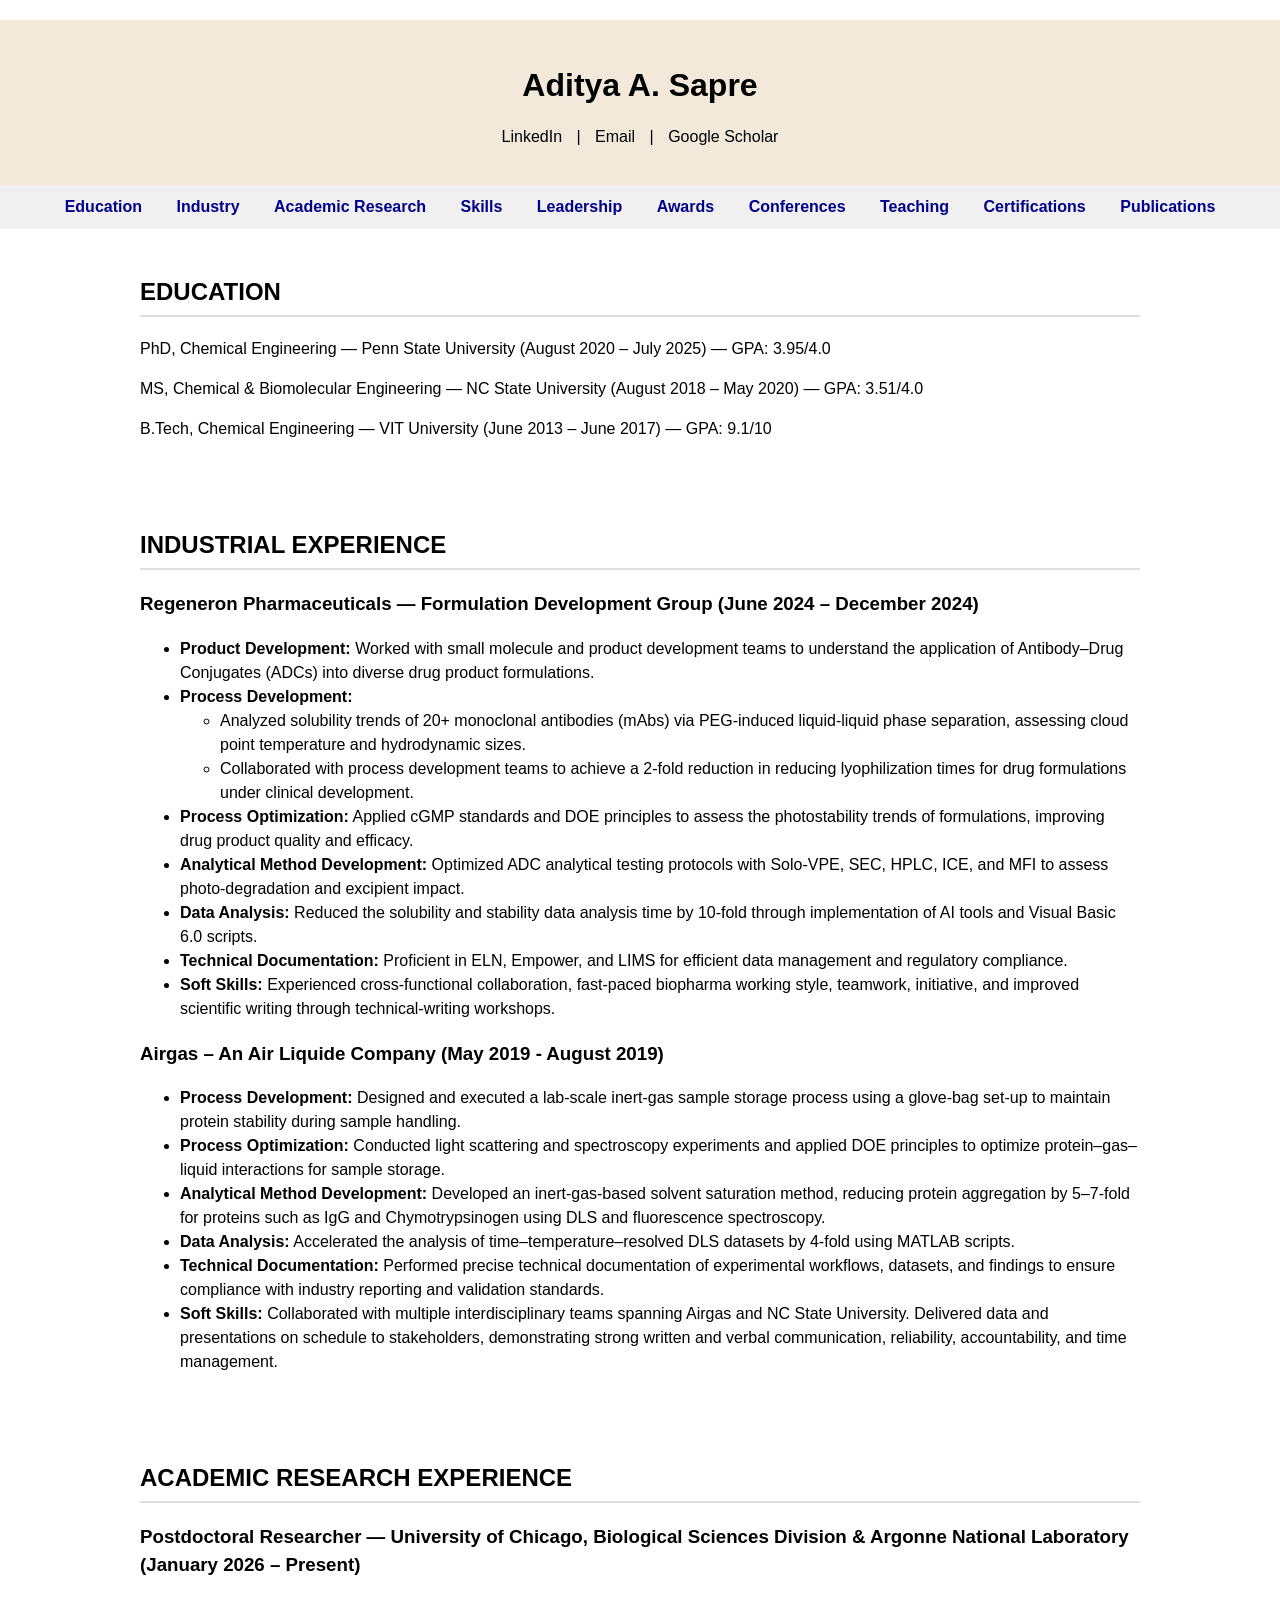
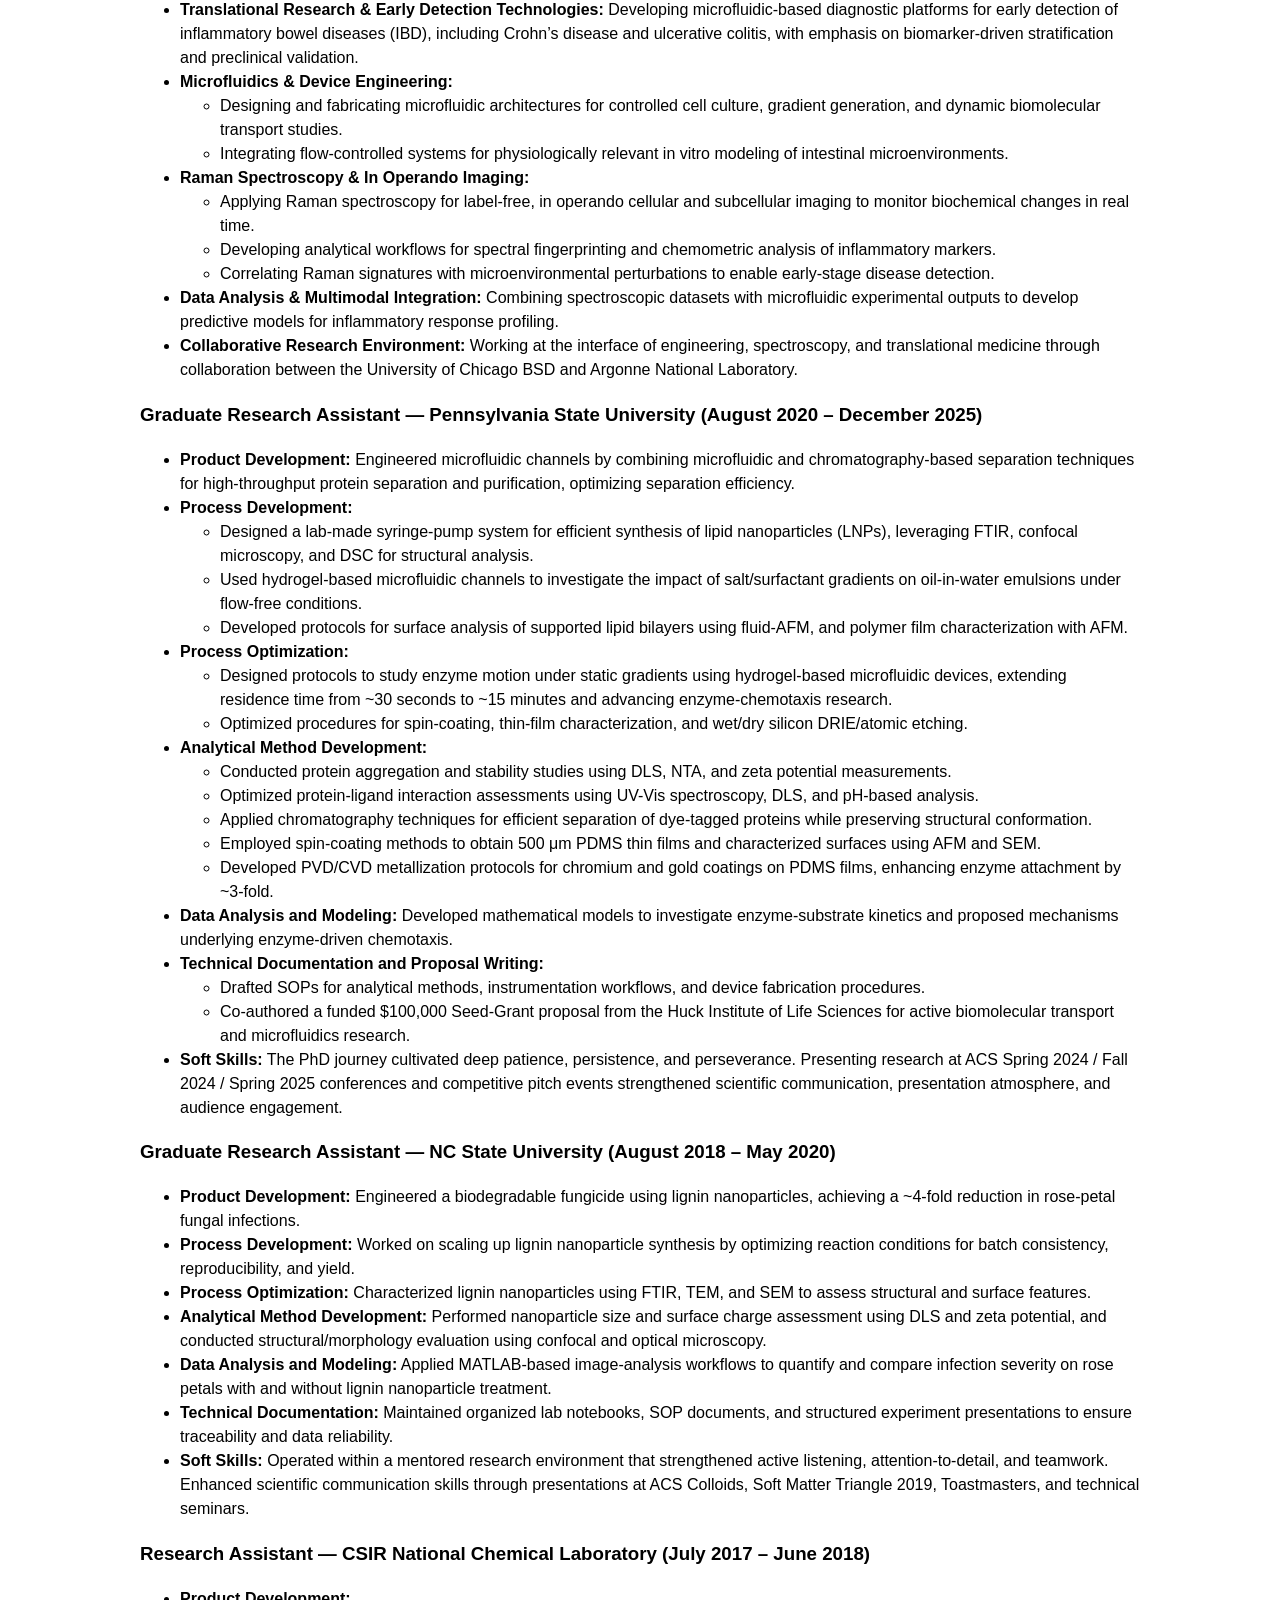
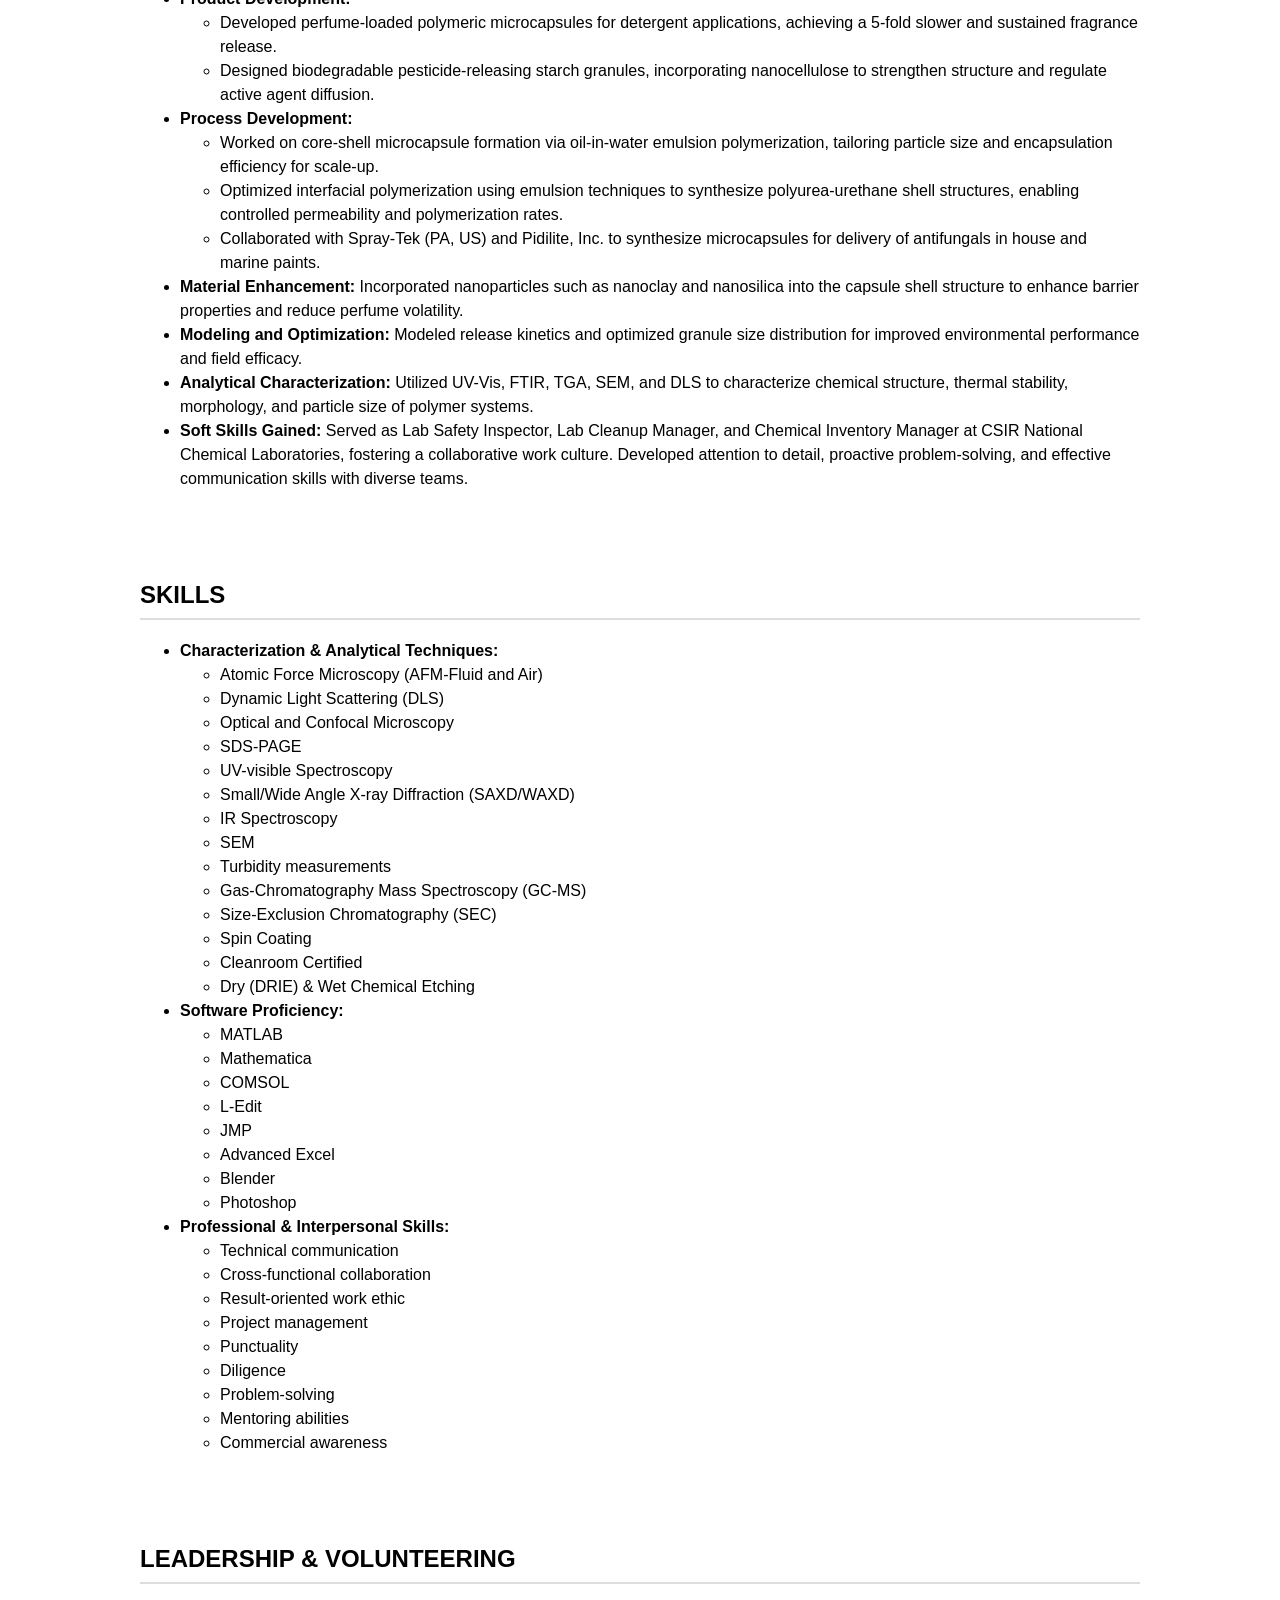
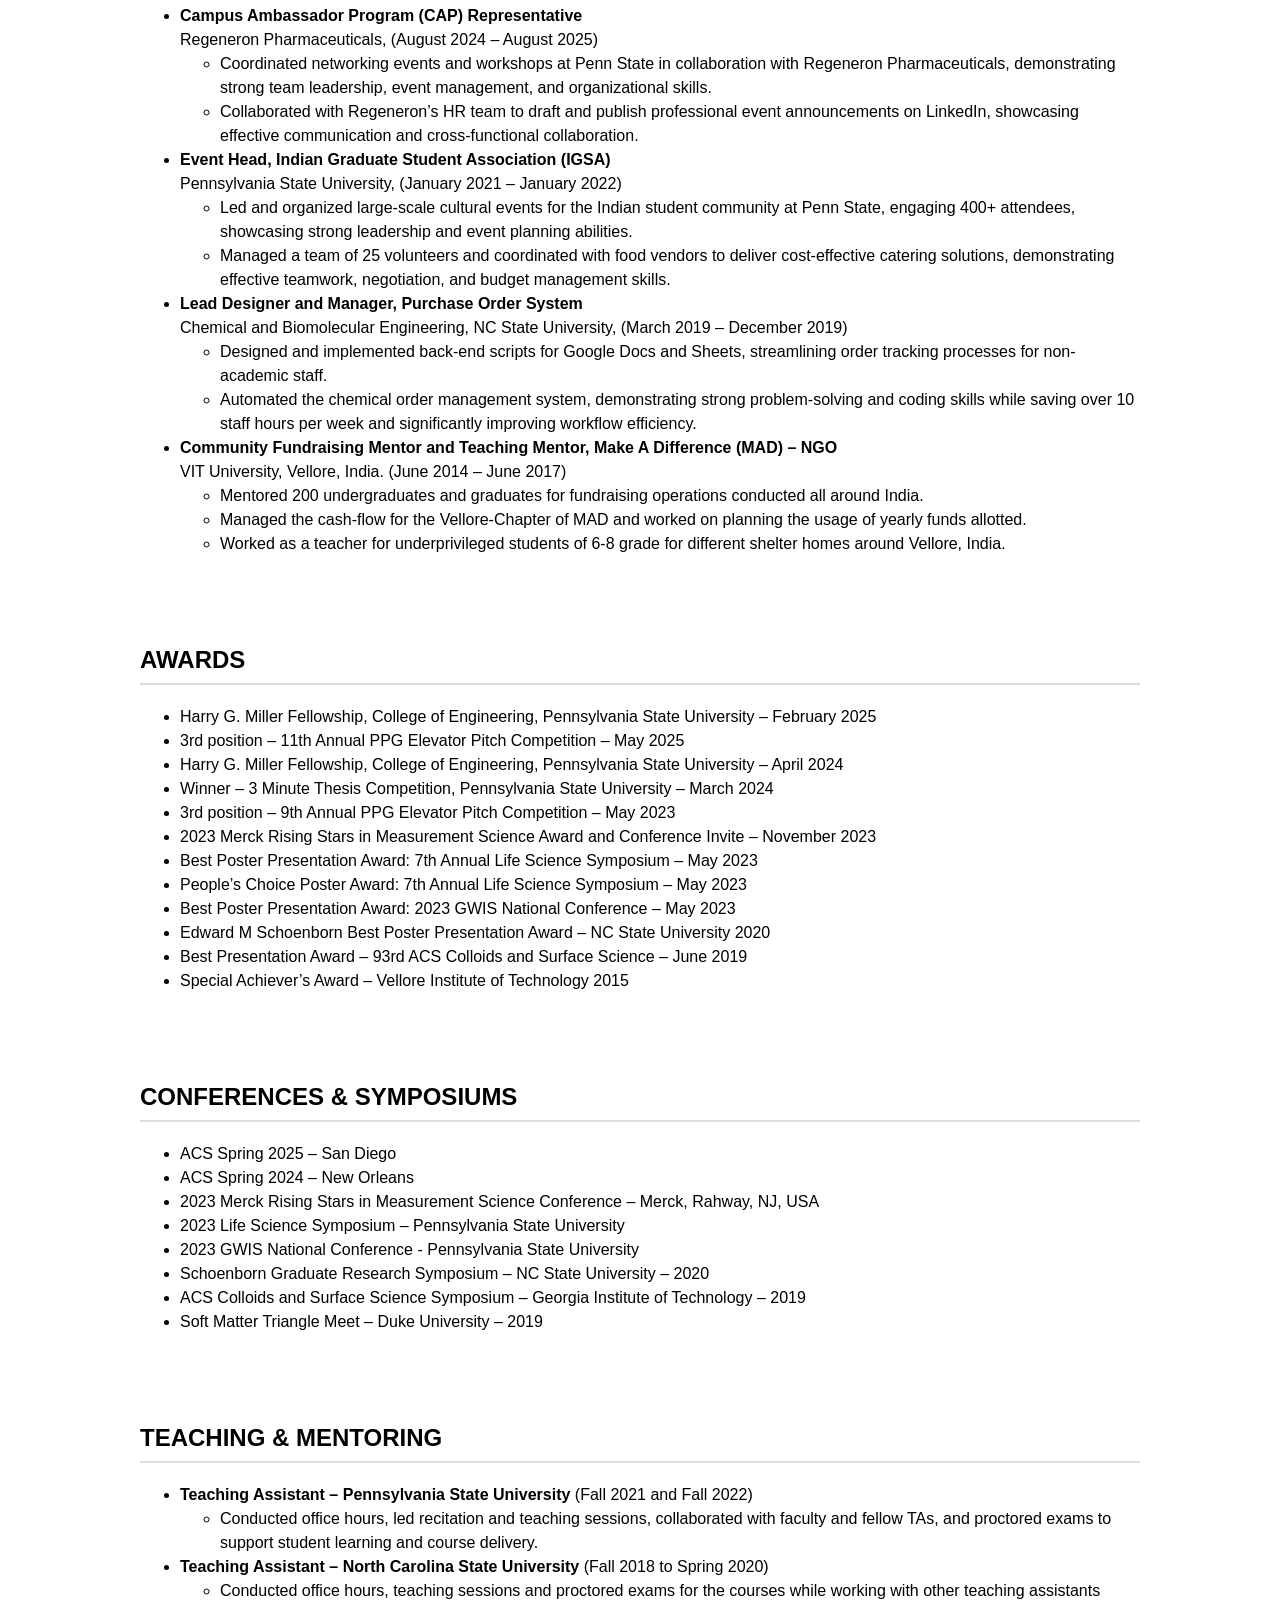
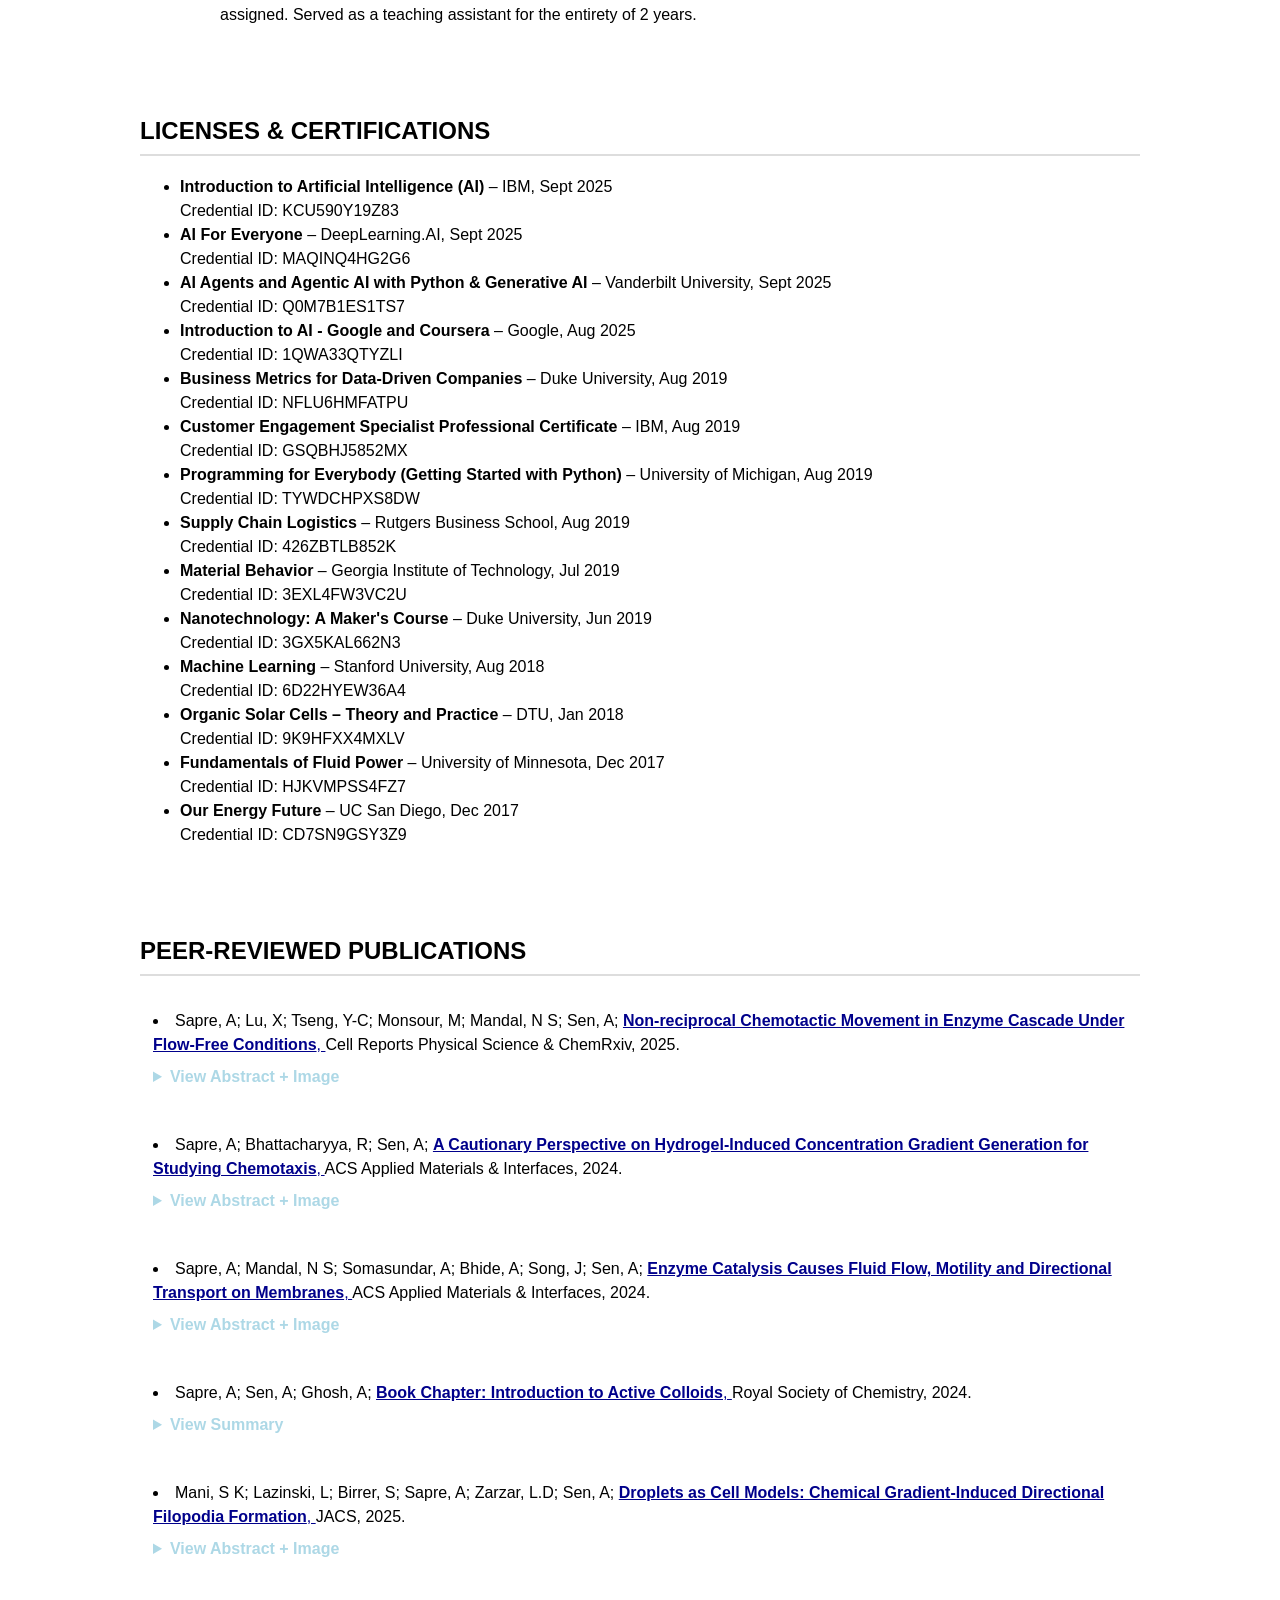
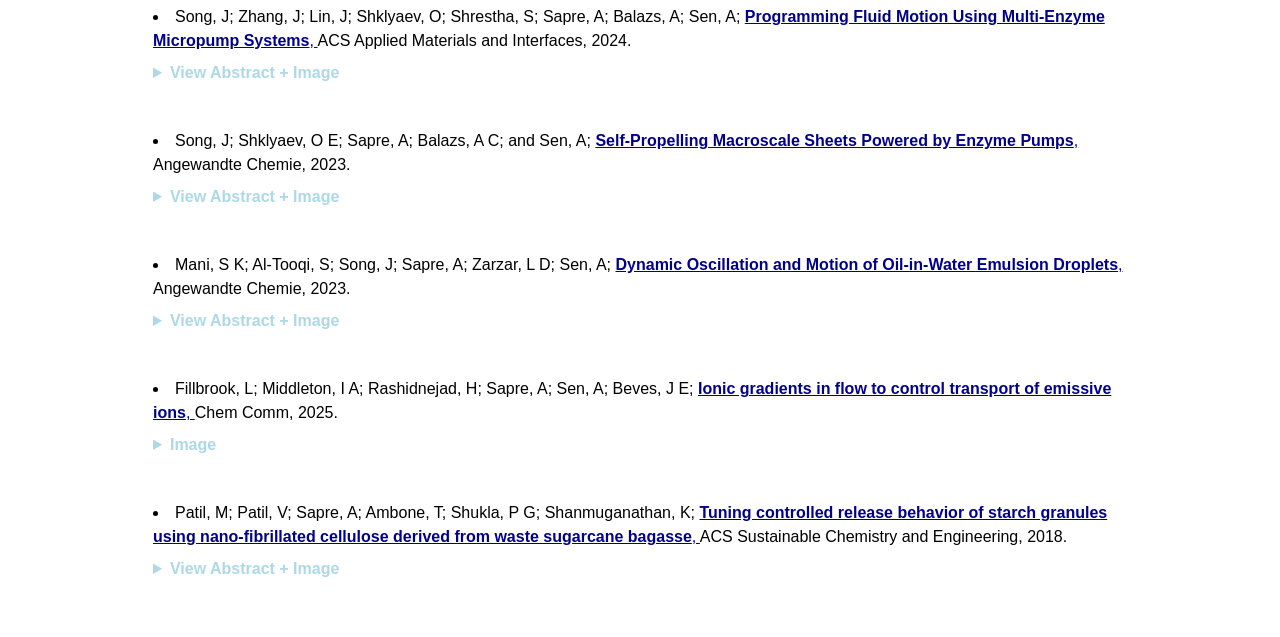
==== index.html @ c484f22e "Update index.html" ====
<!DOCTYPE html>
<html lang="en">
<head>
<meta charset="UTF-8" />
<meta name="viewport" content="width=device-width, initial-scale=1.0" />
<title>Aditya A. Sapre</title>
<style>
body { font-family: Arial, sans-serif; line-height: 1.5; margin: 0; padding: 0; }
header { background: #F3E9DA; color: black; padding: 20px; }
section { padding: 25px; max-width: 1000px; margin: auto; }
h2 { border-bottom: 2px solid #ddd; padding-bottom: 5px; }
a { color: darkblue; }
nav { background: #F0F0F0; padding: 10px; text-align: center; position: sticky; top:0; }
nav a { margin: 15px; text-decoration: none; font-weight: bold; }
</style>
</head>
<body>

<head>
  <style>
    header {
      text-align: center; /* Centers all text inside the header */
      margin-top: 20px; /* Optional: adds space from top */
    }

    header h1 {
      margin-bottom: 5px; /* Optional: spacing between name and links */
    }

    header p a {
      margin: 0 10px; /* Optional: spacing between links */
      text-decoration: none; /* Removes underline */
      color: #000000; /* Adjust link color as needed */
    }
  </style>
</head>
<body>
  <header>
    <h1>Aditya A. Sapre</h1>
    <p>
      <a href="https://www.linkedin.com/in/aditya-sapre-00100/">LinkedIn</a> |
      <a href="aditya.sapre1995@gmail.com">Email</a> |
      <a href="https://scholar.google.com/citations?user=CB2lt_UAAAAJ&hl=en">Google Scholar</a>
    </p>
  </header>
</body>


<nav>
  <a href="#education">Education</a>
  <a href="#industry">Industry</a>
  <a href="#academic">Academic Research</a>
  <a href="#skills">Skills</a>
  <a href="#leadership">Leadership</a>
  <a href="#awards">Awards</a>
  <a href="#conferences">Conferences</a>
  <a href="#teaching">Teaching</a>
  <a href="#certs">Certifications</a>
  <a href="#pubs">Publications</a>
</nav>

<section id="education">
<h2>EDUCATION</h2>
<p>PhD, Chemical Engineering — Penn State University (August 2020 – July 2025) — GPA: 3.95/4.0</p>
<p>MS, Chemical & Biomolecular Engineering — NC State University (August 2018 – May 2020) — GPA: 3.51/4.0</p>
<p>B.Tech, Chemical Engineering — VIT University (June 2013 – June 2017) — GPA: 9.1/10</p>
</section>

<section id="industry">
<h2>INDUSTRIAL EXPERIENCE</h2>
<h3>Regeneron Pharmaceuticals — Formulation Development Group (June 2024 – December 2024)</h3>
<ul>
  <li><strong>Product Development:</strong> Worked with small molecule and product development teams to understand the application of Antibody–Drug Conjugates (ADCs) into diverse drug product formulations.</li>

  <li><strong>Process Development:</strong></li>
  <ul>
    <li>Analyzed solubility trends of 20+ monoclonal antibodies (mAbs) via PEG-induced liquid-liquid phase separation, assessing cloud point temperature and hydrodynamic sizes.</li>
    <li>Collaborated with process development teams to achieve a 2-fold reduction in reducing lyophilization times for drug formulations under clinical development.</li>
  </ul>

  <li><strong>Process Optimization:</strong> Applied cGMP standards and DOE principles to assess the photostability trends of formulations, improving drug product quality and efficacy.</li>

  <li><strong>Analytical Method Development:</strong> Optimized ADC analytical testing protocols with Solo-VPE, SEC, HPLC, ICE, and MFI to assess photo-degradation and excipient impact.</li>

  <li><strong>Data Analysis:</strong> Reduced the solubility and stability data analysis time by 10-fold through implementation of AI tools and Visual Basic 6.0 scripts.</li>

  <li><strong>Technical Documentation:</strong> Proficient in ELN, Empower, and LIMS for efficient data management and regulatory compliance.</li>

  <li><strong>Soft Skills:</strong> Experienced cross-functional collaboration, fast-paced biopharma working style, teamwork, initiative, and improved scientific writing through technical-writing workshops.</li>
</ul>


<h3>Airgas – An Air Liquide Company (May 2019 - August 2019)</h3>
<ul>
  <li><strong>Process Development:</strong> Designed and executed a lab-scale inert-gas sample storage process using a glove-bag set-up to maintain protein stability during sample handling.</li>

  <li><strong>Process Optimization:</strong> Conducted light scattering and spectroscopy experiments and applied DOE principles to optimize protein–gas–liquid interactions for sample storage.</li>

  <li><strong>Analytical Method Development:</strong> Developed an inert-gas-based solvent saturation method, reducing protein aggregation by 5–7-fold for proteins such as IgG and Chymotrypsinogen using DLS and fluorescence spectroscopy.</li>

  <li><strong>Data Analysis:</strong> Accelerated the analysis of time–temperature–resolved DLS datasets by 4-fold using MATLAB scripts.</li>

  <li><strong>Technical Documentation:</strong> Performed precise technical documentation of experimental workflows, datasets, and findings to ensure compliance with industry reporting and validation standards.</li>

  <li><strong>Soft Skills:</strong> Collaborated with multiple interdisciplinary teams spanning Airgas and NC State University. Delivered data and presentations on schedule to stakeholders, demonstrating strong written and verbal communication, reliability, accountability, and time management.</li>
</ul>

</section>

<section id="academic">
<h2>ACADEMIC RESEARCH EXPERIENCE</h2>

  <h3>Postdoctoral Researcher — University of Chicago, Biological Sciences Division & Argonne National Laboratory (January 2026 – Present)</h3>
<ul>
  <li><strong>Translational Research & Early Detection Technologies:</strong> Developing microfluidic-based diagnostic platforms for early detection of inflammatory bowel diseases (IBD), including Crohn’s disease and ulcerative colitis, with emphasis on biomarker-driven stratification and preclinical validation.</li>

  <li><strong>Microfluidics & Device Engineering:</strong>
    <ul>
      <li>Designing and fabricating microfluidic architectures for controlled cell culture, gradient generation, and dynamic biomolecular transport studies.</li>
      <li>Integrating flow-controlled systems for physiologically relevant in vitro modeling of intestinal microenvironments.</li>
    </ul>
  </li>

  <li><strong>Raman Spectroscopy & In Operando Imaging:</strong>
    <ul>
      <li>Applying Raman spectroscopy for label-free, in operando cellular and subcellular imaging to monitor biochemical changes in real time.</li>
      <li>Developing analytical workflows for spectral fingerprinting and chemometric analysis of inflammatory markers.</li>
      <li>Correlating Raman signatures with microenvironmental perturbations to enable early-stage disease detection.</li>
    </ul>
  </li>

  <li><strong>Data Analysis & Multimodal Integration:</strong> Combining spectroscopic datasets with microfluidic experimental outputs to develop predictive models for inflammatory response profiling.</li>

  <li><strong>Collaborative Research Environment:</strong> Working at the interface of engineering, spectroscopy, and translational medicine through collaboration between the University of Chicago BSD and Argonne National Laboratory.</li>
</ul>
  
<h3>Graduate Research Assistant — Pennsylvania State University (August 2020 – December 2025)</h3>
<ul>
  <li><strong>Product Development:</strong> Engineered microfluidic channels by combining microfluidic and chromatography-based separation techniques for high-throughput protein separation and purification, optimizing separation efficiency.</li>

  <li><strong>Process Development:</strong></li>
  <ul>
    <li>Designed a lab-made syringe-pump system for efficient synthesis of lipid nanoparticles (LNPs), leveraging FTIR, confocal microscopy, and DSC for structural analysis.</li>
    <li>Used hydrogel-based microfluidic channels to investigate the impact of salt/surfactant gradients on oil-in-water emulsions under flow-free conditions.</li>
    <li>Developed protocols for surface analysis of supported lipid bilayers using fluid-AFM, and polymer film characterization with AFM.</li>
  </ul>

  <li><strong>Process Optimization:</strong></li>
  <ul>
    <li>Designed protocols to study enzyme motion under static gradients using hydrogel-based microfluidic devices, extending residence time from ~30 seconds to ~15 minutes and advancing enzyme-chemotaxis research.</li>
    <li>Optimized procedures for spin-coating, thin-film characterization, and wet/dry silicon DRIE/atomic etching.</li>
  </ul>

  <li><strong>Analytical Method Development:</strong></li>
  <ul>
    <li>Conducted protein aggregation and stability studies using DLS, NTA, and zeta potential measurements.</li>
    <li>Optimized protein-ligand interaction assessments using UV-Vis spectroscopy, DLS, and pH-based analysis.</li>
    <li>Applied chromatography techniques for efficient separation of dye-tagged proteins while preserving structural conformation.</li>
    <li>Employed spin-coating methods to obtain 500 μm PDMS thin films and characterized surfaces using AFM and SEM.</li>
    <li>Developed PVD/CVD metallization protocols for chromium and gold coatings on PDMS films, enhancing enzyme attachment by ~3-fold.</li>
  </ul>

  <li><strong>Data Analysis and Modeling:</strong> Developed mathematical models to investigate enzyme-substrate kinetics and proposed mechanisms underlying enzyme-driven chemotaxis.</li>

  <li><strong>Technical Documentation and Proposal Writing:</strong></li>
  <ul>
    <li>Drafted SOPs for analytical methods, instrumentation workflows, and device fabrication procedures.</li>
    <li>Co-authored a funded $100,000 Seed-Grant proposal from the Huck Institute of Life Sciences for active biomolecular transport and microfluidics research.</li>
  </ul>

  <li><strong>Soft Skills:</strong> The PhD journey cultivated deep patience, persistence, and perseverance. Presenting research at ACS Spring 2024 / Fall 2024 / Spring 2025 conferences and competitive pitch events strengthened scientific communication, presentation atmosphere, and audience engagement.</li>
</ul>

<h3>Graduate Research Assistant — NC State University (August 2018 – May 2020)</h3>
<ul>
  <li><strong>Product Development:</strong> Engineered a biodegradable fungicide using lignin nanoparticles, achieving a ~4-fold reduction in rose-petal fungal infections.</li>

  <li><strong>Process Development:</strong> Worked on scaling up lignin nanoparticle synthesis by optimizing reaction conditions for batch consistency, reproducibility, and yield.</li>

  <li><strong>Process Optimization:</strong> Characterized lignin nanoparticles using FTIR, TEM, and SEM to assess structural and surface features.</li>

  <li><strong>Analytical Method Development:</strong> Performed nanoparticle size and surface charge assessment using DLS and zeta potential, and conducted structural/morphology evaluation using confocal and optical microscopy.</li>

  <li><strong>Data Analysis and Modeling:</strong> Applied MATLAB-based image-analysis workflows to quantify and compare infection severity on rose petals with and without lignin nanoparticle treatment.</li>

  <li><strong>Technical Documentation:</strong> Maintained organized lab notebooks, SOP documents, and structured experiment presentations to ensure traceability and data reliability.</li>

  <li><strong>Soft Skills:</strong> Operated within a mentored research environment that strengthened active listening, attention-to-detail, and teamwork. Enhanced scientific communication skills through presentations at ACS Colloids, Soft Matter Triangle 2019, Toastmasters, and technical seminars.</li>
</ul>

<h3>Research Assistant — CSIR National Chemical Laboratory (July 2017 – June 2018)</h3>
<ul>
  <li><strong>Product Development:</strong>
    <ul>
      <li>Developed perfume-loaded polymeric microcapsules for detergent applications, achieving a 5-fold slower and sustained fragrance release.</li>
      <li>Designed biodegradable pesticide-releasing starch granules, incorporating nanocellulose to strengthen structure and regulate active agent diffusion.</li>
    </ul>
  </li>

  <li><strong>Process Development:</strong>
    <ul>
      <li>Worked on core-shell microcapsule formation via oil-in-water emulsion polymerization, tailoring particle size and encapsulation efficiency for scale-up.</li>
      <li>Optimized interfacial polymerization using emulsion techniques to synthesize polyurea-urethane shell structures, enabling controlled permeability and polymerization rates.</li>
      <li>Collaborated with Spray-Tek (PA, US) and Pidilite, Inc. to synthesize microcapsules for delivery of antifungals in house and marine paints.</li>
    </ul>
  </li>

  <li><strong>Material Enhancement:</strong> Incorporated nanoparticles such as nanoclay and nanosilica into the capsule shell structure to enhance barrier properties and reduce perfume volatility.</li>

  <li><strong>Modeling and Optimization:</strong> Modeled release kinetics and optimized granule size distribution for improved environmental performance and field efficacy.</li>

  <li><strong>Analytical Characterization:</strong> Utilized UV-Vis, FTIR, TGA, SEM, and DLS to characterize chemical structure, thermal stability, morphology, and particle size of polymer systems.</li>

  <li><strong>Soft Skills Gained:</strong> Served as Lab Safety Inspector, Lab Cleanup Manager, and Chemical Inventory Manager at CSIR National Chemical Laboratories, fostering a collaborative work culture. Developed attention to detail, proactive problem-solving, and effective communication skills with diverse teams.</li>
</ul>

</section>

<section id="skills">
<h2>SKILLS</h2>
<ul>
  <li><strong>Characterization & Analytical Techniques:</strong>
    <ul>
      <li>Atomic Force Microscopy (AFM-Fluid and Air)</li>
      <li>Dynamic Light Scattering (DLS)</li>
      <li>Optical and Confocal Microscopy</li>
      <li>SDS-PAGE</li>
      <li>UV-visible Spectroscopy</li>
      <li>Small/Wide Angle X-ray Diffraction (SAXD/WAXD)</li>
      <li>IR Spectroscopy</li>
      <li>SEM</li>
      <li>Turbidity measurements</li>
      <li>Gas-Chromatography Mass Spectroscopy (GC-MS)</li>
      <li>Size-Exclusion Chromatography (SEC)</li>
      <li>Spin Coating</li>
      <li>Cleanroom Certified</li>
      <li>Dry (DRIE) & Wet Chemical Etching</li>
    </ul>
  </li>

  <li><strong>Software Proficiency:</strong>
    <ul>
      <li>MATLAB</li>
      <li>Mathematica</li>
      <li>COMSOL</li>
      <li>L-Edit</li>
      <li>JMP</li>
      <li>Advanced Excel</li>
      <li>Blender</li>
      <li>Photoshop</li>
    </ul>
  </li>

  <li><strong>Professional & Interpersonal Skills:</strong>
    <ul>
      <li>Technical communication</li>
      <li>Cross-functional collaboration</li>
      <li>Result-oriented work ethic</li>
      <li>Project management</li>
      <li>Punctuality</li>
      <li>Diligence</li>
      <li>Problem-solving</li>
      <li>Mentoring abilities</li>
      <li>Commercial awareness</li>
    </ul>
  </li>
</ul>

</section>

<section id="leadership">
<h2>LEADERSHIP & VOLUNTEERING</h2>
<ul>
  <li><strong>Campus Ambassador Program (CAP) Representative</strong><br>
      Regeneron Pharmaceuticals, (August 2024 – August 2025)
    <ul>
      <li>Coordinated networking events and workshops at Penn State in collaboration with Regeneron Pharmaceuticals, demonstrating strong team leadership, event management, and organizational skills.</li>
      <li>Collaborated with Regeneron’s HR team to draft and publish professional event announcements on LinkedIn, showcasing effective communication and cross-functional collaboration.</li>
    </ul>
  </li>

  <li><strong>Event Head, Indian Graduate Student Association (IGSA)</strong><br>
      Pennsylvania State University, (January 2021 – January 2022)
    <ul>
      <li>Led and organized large-scale cultural events for the Indian student community at Penn State, engaging 400+ attendees, showcasing strong leadership and event planning abilities.</li>
      <li>Managed a team of 25 volunteers and coordinated with food vendors to deliver cost-effective catering solutions, demonstrating effective teamwork, negotiation, and budget management skills.</li>
    </ul>
  </li>

  <li><strong>Lead Designer and Manager, Purchase Order System</strong><br>
      Chemical and Biomolecular Engineering, NC State University, (March 2019 – December 2019)
    <ul>
      <li>Designed and implemented back-end scripts for Google Docs and Sheets, streamlining order tracking processes for non-academic staff.</li>
      <li>Automated the chemical order management system, demonstrating strong problem-solving and coding skills while saving over 10 staff hours per week and significantly improving workflow efficiency.</li>
    </ul>
  </li>

  <li><strong>Community Fundraising Mentor and Teaching Mentor, Make A Difference (MAD) – NGO</strong><br>
      VIT University, Vellore, India. (June 2014 – June 2017)
    <ul>
      <li>Mentored 200 undergraduates and graduates for fundraising operations conducted all around India.</li>
      <li>Managed the cash-flow for the Vellore-Chapter of MAD and worked on planning the usage of yearly funds allotted.</li>
      <li>Worked as a teacher for underprivileged students of 6-8 grade for different shelter homes around Vellore, India.</li>
    </ul>
  </li>
</ul>

</section>

<section id="awards">
<h2>AWARDS</h2>
<ul>
  <li>Harry G. Miller Fellowship, College of Engineering, Pennsylvania State University – February 2025</li>
  <li>3rd position – 11th Annual PPG Elevator Pitch Competition – May 2025</li>
  <li>Harry G. Miller Fellowship, College of Engineering, Pennsylvania State University – April 2024</li>
  <li>Winner – 3 Minute Thesis Competition, Pennsylvania State University – March 2024</li>
  <li>3rd position – 9th Annual PPG Elevator Pitch Competition – May 2023</li>
  <li>2023 Merck Rising Stars in Measurement Science Award and Conference Invite – November 2023</li>
  <li>Best Poster Presentation Award: 7th Annual Life Science Symposium – May 2023</li>
  <li>People’s Choice Poster Award: 7th Annual Life Science Symposium – May 2023</li>
  <li>Best Poster Presentation Award: 2023 GWIS National Conference – May 2023</li>
  <li>Edward M Schoenborn Best Poster Presentation Award – NC State University 2020</li>
  <li>Best Presentation Award – 93rd ACS Colloids and Surface Science – June 2019</li>
  <li>Special Achiever’s Award – Vellore Institute of Technology 2015</li>
</ul>
</section>

<section id="conferences">
<h2>CONFERENCES & SYMPOSIUMS</h2>
<ul>
  <li>ACS Spring 2025 – San Diego</li>
  <li>ACS Spring 2024 – New Orleans</li>
  <li>2023 Merck Rising Stars in Measurement Science Conference – Merck, Rahway, NJ, USA</li>
  <li>2023 Life Science Symposium – Pennsylvania State University</li>
  <li>2023 GWIS National Conference - Pennsylvania State University</li>
  <li>Schoenborn Graduate Research Symposium – NC State University – 2020</li>
  <li>ACS Colloids and Surface Science Symposium – Georgia Institute of Technology – 2019</li>
  <li>Soft Matter Triangle Meet – Duke University – 2019</li>
</ul>
</section>

<section id="teaching">
<h2>TEACHING & MENTORING</h2>
<ul>
  <li><strong>Teaching Assistant – Pennsylvania State University</strong> (Fall 2021 and Fall 2022)
    <ul>
      <li>Conducted office hours, led recitation and teaching sessions, collaborated with faculty and fellow TAs, and proctored exams to support student learning and course delivery.</li>
    </ul>
  </li>
  <li><strong>Teaching Assistant – North Carolina State University</strong> (Fall 2018 to Spring 2020)
    <ul>
      <li>Conducted office hours, teaching sessions and proctored exams for the courses while working with other teaching assistants assigned. Served as a teaching assistant for the entirety of 2 years.</li>
    </ul>
  </li>
</ul>
</section>

<section id="certs">
<h2>LICENSES & CERTIFICATIONS</h2>
<ul>

  <li>
    <b>Introduction to Artificial Intelligence (AI)</b> – IBM, Sept 2025<br>
    <span class="cred-id">Credential ID: KCU590Y19Z83</span>
  </li>

  <li>
    <b>AI For Everyone</b> – DeepLearning.AI, Sept 2025<br>
    <span class="cred-id">Credential ID: MAQINQ4HG2G6</span>
  </li>

  <li>
    <b>AI Agents and Agentic AI with Python & Generative AI</b> – Vanderbilt University, Sept 2025<br>
    <span class="cred-id">Credential ID: Q0M7B1ES1TS7</span>
  </li>

  <li>
    <b>Introduction to AI - Google and Coursera</b> – Google, Aug 2025<br>
    <span class="cred-id">Credential ID: 1QWA33QTYZLI</span>
  </li>

  <li>
    <b>Business Metrics for Data-Driven Companies</b> – Duke University, Aug 2019<br>
    <span class="cred-id">Credential ID: NFLU6HMFATPU</span>
  </li>

  <li>
    <b>Customer Engagement Specialist Professional Certificate</b> – IBM, Aug 2019<br>
    <span class="cred-id">Credential ID: GSQBHJ5852MX</span>
  </li>

  <li>
    <b>Programming for Everybody (Getting Started with Python)</b> – University of Michigan, Aug 2019<br>
    <span class="cred-id">Credential ID: TYWDCHPXS8DW</span>
  </li>

  <li>
    <b>Supply Chain Logistics</b> – Rutgers Business School, Aug 2019<br>
    <span class="cred-id">Credential ID: 426ZBTLB852K</span>
  </li>

  <li>
    <b>Material Behavior</b> – Georgia Institute of Technology, Jul 2019<br>
    <span class="cred-id">Credential ID: 3EXL4FW3VC2U</span>
  </li>

  <li>
    <b>Nanotechnology: A Maker's Course</b> – Duke University, Jun 2019<br>
    <span class="cred-id">Credential ID: 3GX5KAL662N3</span>
  </li>

  <li>
    <b>Machine Learning</b> – Stanford University, Aug 2018<br>
    <span class="cred-id">Credential ID: 6D22HYEW36A4</span>
  </li>

  <li>
    <b>Organic Solar Cells – Theory and Practice</b> – DTU, Jan 2018<br>
    <span class="cred-id">Credential ID: 9K9HFXX4MXLV</span>
  </li>

  <li>
    <b>Fundamentals of Fluid Power</b> – University of Minnesota, Dec 2017<br>
    <span class="cred-id">Credential ID: HJKVMPSS4FZ7</span>
  </li>

  <li>
    <b>Our Energy Future</b> – UC San Diego, Dec 2017<br>
    <span class="cred-id">Credential ID: CD7SN9GSY3Z9</span>
  </li>

</ul>
</section>


<section id="pubs">
<h2>PEER-REVIEWED PUBLICATIONS</h2>

<style>
  .pub-box {
    margin-bottom: 18px;
    padding: 12px;
    background: rgba(255,255,255,0.05);
    border-radius: 8px;
    border: 1px solid rgba(255,255,255,0.1);
  }
  details {
    margin-top: 8px;
  }
  summary {
    cursor: pointer;
    font-weight: bold;
    color: #ADD8E6; /* light blue */
  }
  .pub-image {
    max-width: 100%;
    margin-top: 10px;
    border-radius: 8px;
  }
</style>

<div class="pub-box">
  <li>
    Sapre, A; Lu, X; Tseng, Y-C; Monsour, M; Mandal, N S; Sen, A;
    <a href="https://www.cell.com/cell-reports-physical-science/fulltext/S2666-3864(25)00265-6" target="_blank">
    <b>Non-reciprocal Chemotactic Movement in Enzyme Cascade Under Flow-Free Conditions</b>, 
    </a>
    Cell Reports Physical Science & ChemRxiv, 2025.
  </li>
  <details>
    <summary>View Abstract + Image</summary>
    <p><b>Abstract</b>: Chemotactic guiding by chemical gradients is important because of possible applications in targeted delivery. In addition, the experimental demonstration of microscale non-reciprocal interactions in active systems is fundamentally important. 
      We developed a microchannel architecture that allows reactive particles to be exposed to imposed chemical gradients for a long time under flow-free conditions. Using this setup, we show that particles functionalized with different enzymes show positive 
      chemotactic mobility in response to their respective substrate gradients. Most significantly, when combined, both acid phosphatase- and glucose oxidase-functionalized particles exhibit chemotaxis in response to a gradient of glucose-6-phosphate, which 
      acid phosphatase converts to glucose, the substrate for glucose oxidase. These findings underscore the significance of chemical gradients in directing particle movement, offering insights crucial for understanding swarming and signaling in living systems. 
      The work also constitutes the first step in designing populations of particles with distinct functions that coordinate their behavior.</p>
    <img src="Image1_p1.jpg" 
     alt="Figure for Publication 1" 
     class="pub-image"
     style="max-width: 300px; height: auto;">
  </details>
</div>

<div class="pub-box">
  <li>
    Sapre, A; Bhattacharyya, R; Sen, A;
     <a href="https://pubs.acs.org/doi/10.1021/acsami.4c04930" target="_blank">
    <b>A Cautionary Perspective on Hydrogel-Induced Concentration Gradient Generation for Studying Chemotaxis</b>, 
     </a>  
    ACS Applied Materials & Interfaces, 2024.
  </li>
  <details>
    <summary>View Abstract + Image</summary>
    <p><b>Abstract</b>: The achievement of consistent and static chemical gradients is critically important in the study of diffusion and chemotaxis at the micro- and nanoscales. In this context, a number of groups have reported on hydrogel-based systems 
      for generating concentration gradients. Here, we analyze the behavior of agarose and gelatin-based hydrogels in hybridization chambers of different heights. Our focus is on the issues that are caused by the presence of robust bulk fluid flows in such 
      systems due to the solutes present in the hydrogel and/or the surrounding fluid. We describe the key insights derived from these experiments, offering practical guidelines for establishing gradients using hydrogel-based systems and make the community 
      aware of different variables that can make the experiments nonreproducible and prone to misinterpretations.</p>
    <img src="image2_p2.jpeg" 
     alt="Figure for Publication 1" 
     class="pub-image"
     style="max-width: 300px; height: auto;">
  </details>
</div>

<div class="pub-box">
  <li>
    Sapre, A; Mandal, N S; Somasundar, A; Bhide, A; Song, J; Sen, A;
    <a href="https://pubs.acs.org/doi/10.1021/acsami.3c15383" target="_blank">
    <b>Enzyme Catalysis Causes Fluid Flow, Motility and Directional Transport on Membranes</b>,
    </a> 
    ACS Applied Materials & Interfaces, 2024.
  </li>
  <details>
    <summary>View Abstract + Image</summary>
    <p><b>Abstract</b>: The dynamic interplay between the composition of lipid membranes and the behavior of membrane-bound enzymes is critical to the understanding of cellular function and viability, and the design of membrane-based biosensing platforms. 
      While there is a significant body of knowledge about how lipid composition and dynamics affect membrane-bound enzymes, little is known about how enzyme catalysis influences the motility and lateral transport on lipid membranes. Using enzyme-attached lipids 
      in supported bilayers (SLBs), we provide direct evidence of catalysis-induced fluid flow that underlies the observed motility on SLBs. Additionally, by using active enzyme patches, we demonstrate the directional transport of tracer particles on SLBs. 
      As expected, enhancing the membrane viscosity by incorporating cholesterol into the bilayer suppresses the overall movement. These are the first steps in understanding diffusion and transport on lipid membranes due to active, out-of-equilibrium processes 
      that are the hallmark of living systems. In general, our study demonstrates how active enzymes can be used to control diffusion and transport in confined 2-D environments.</p>
    <img src="Image3_p3.jpeg" 
     alt="Figure for Publication 1" 
     class="pub-image"
     style="max-width: 300px; height: auto;">
  </details>
</div>

<div class="pub-box">
  <li>
    Sapre, A; Sen, A; Ghosh, A; 
    <a href="https://books.rsc.org/books/edited-volume/2254/chapter-abstract/8270992/Introduction-to-Active-Colloids?redirectedFrom=fulltext" target="_blank">
    <b>Book Chapter: Introduction to Active Colloids</b>,
    </a>
    Royal Society of Chemistry, 2024.
  </li>
  <details>
    <summary>View Summary</summary>
    <p><b>Summary</b>: This chapter provides an overview of the entire research field of active colloids ranging from molecules to microparticles, spanning their types, propulsion mechanisms, collective behavior, applications, 
      and key research frontiers. The goal is to give readers a general understanding of this research field and its important concepts.</p>
  </details>
</div>

<div class="pub-box">
  <li>
    Mani, S K; Lazinski, L; Birrer, S; Sapre, A; Zarzar, L.D; Sen, A;
    <a href="https://pubs.acs.org/doi/10.1021/jacs.5c11719" target="_blank">
    <b>Droplets as Cell Models: Chemical Gradient-Induced Directional Filopodia Formation</b>,
    </a>
    JACS, 2025.
  </li>
  <details>
    <summary>View Abstract + Image</summary>
    <p><b>Abstract</b>: Cells are complex chemical systems capable of sensing and responding to environmental cues by dynamically reshaping themselves, e.g., by forming arm-like protrusions such as filopodia. 
      Recapitulating cellular behavior in artificial systems is a long-standing goal in understanding the matter-to-life transition and designing responsive soft materials. Here, we use oil-in-water emulsions that mimic cellular 
      environmental sensing and form directional arm-like filopodia in response to external chemical cues. Our work analyzes the step-by-step process involved in the formation of artificial filopodia, and we engineer ways to direct 
      filopodia growth through different chemical gradients. The process is driven by asymmetric surfactant partitioning across the oil–water interface, followed by ordering at the interface to form lamellar structures, which are 
      projected out as filopodia. We observe filopodia growing away from the source of kosmotropic anions and toward the source of chaotropic anions from the Hofmeister series. Significantly, these systems also respond to amino acid gradients, 
      similar to cells: tryptophan gradients favor growth toward the source, while lysine and arginine gradients cause growth away from the amino acid source. Our findings open new avenues for fabricating life-like materials that sense and grow 
      in response to external signals.</p>
    <img src="Image4_p4.jpeg" 
     alt="Figure for Publication 1" 
     class="pub-image"
     style="max-width: 300px; height: auto;">
  </details>
</div>  

<div class="pub-box">
  <li>
    Song, J; Zhang, J; Lin, J; Shklyaev, O; Shrestha, S; Sapre, A; Balazs, A; Sen, A;
    <a href="https://pubs.acs.org/doi/10.1021/acsami.4c07865" target="_blank">
    <b>Programming Fluid Motion Using Multi-Enzyme Micropump Systems</b>,
    </a>
    ACS Applied Materials and Interfaces, 2024.
  </li>
  <details>
    <summary>View Abstract + Image</summary>
    <p><b>Abstract</b>: In the presence of appropriate substrates, surface-anchored enzymes can act as pumps and propel fluid through microchambers. Understanding the dynamic interplay between catalytic reactions and fluid flow is vital to enhancing 
      the accuracy and utility of flow technology. Through a combination of experimental observations and numerical modeling, we show that coupled enzyme pumps can exhibit flow enhancement, flow suppression, and changes in the directionality (reversal) 
      of the fluid motion. The pumps’ ability to regulate the flow path is due to the reaction selectivity of the enzymes; the resultant fluid motion is only triggered by the presence of certain reactants. Hence, the reactants and the sequence in which 
      they are present in the solution and the layout of the enzyme-attached patches form an “instruction set” that guides the flowing solution to specific sites in the system. Such systems can operate as sensors that indicate concentrations of reactants 
      through measurement of the trajectory along which the flow demonstrates a maximal speed. The performed simulations suggest that the solutal buoyancy mechanism causes fluid motion and is responsible for all of the observed effects. More broadly, our 
      studies provide a new route for forming self-organizing flow systems that can yield fundamental insight into nonequilibrium, dynamical systems.</p>
    <img src="Image5_p5.jpeg" 
     alt="Figure for Publication 1" 
     class="pub-image"
     style="max-width: 300px; height: auto;">
  </details>
</div>   

<div class="pub-box">
  <li>
    Song, J; Shklyaev, O E; Sapre, A; Balazs, A C; and Sen, A;  
    <a href="https://onlinelibrary.wiley.com/doi/full/10.1002/anie.202311556" target="_blank">
    <b>Self-Propelling Macroscale Sheets Powered by Enzyme Pumps</b>,
    </a>  
    Angewandte Chemie, 2023.
  </li>
  <details>
    <summary>View Abstract + Image</summary>
    <p><b>Abstract</b>: Nanoscale enzymes anchored to surfaces act as chemical pumps by converting chemical energy released from enzymatic reactions into spontaneous fluid flow that propels entrained nano- and microparticles. Enzymatic pumps are biocompatible, 
      highly selective, and display unique substrate specificity. Utilizing these pumps to trigger self-propelled motion on the macroscale has, however, constituted a significant challenge and thus prevented their adaptation in macroscopic fluidic devices and 
      soft robotics. Using experiments and simulations, we herein show that enzymatic pumps can drive centimeter-scale polymer sheets along directed linear paths and rotational trajectories. In these studies, the sheets are confined to the air/water interface. 
      With the addition of appropriate substrate, the asymmetric enzymatic coating on the sheets induces chemically driven, buoyancy flows that controllably propel the sheet's motion on the air/water interface. The directionality and speed of the motion can be 
      tailored by changing the pattern of the enzymatic coating, type of enzyme, and nature and concentration of the substrate. This work highlights the utility of biocompatible enzymes for generating motion in macroscale fluidic devices and robotics and indicates 
      their potential utility for in vivo applications.</p>
    <img src="Image6_p6.jpg" 
     alt="Figure for Publication 1" 
     class="pub-image"
     style="max-width: 300px; height: auto;">
  </details>
</div>

<div class="pub-box">
  <li>
    Mani, S K; Al-Tooqi, S; Song, J; Sapre, A; Zarzar, L D; Sen, A;
    <a href="https://onlinelibrary.wiley.com/doi/abs/10.1002/anie.202316242" target="_blank">
    <b>Dynamic Oscillation and Motion of Oil-in-Water Emulsion Droplets</b>,
    </a>  
    Angewandte Chemie, 2023.
  </li>
  <details>
    <summary>View Abstract + Image</summary>
    <p><b>Abstract</b>: The interplay of interfacial tensions on droplets results in a range of self-powered motions that mimic those of living systems and serve as a tunable model to understand their complex non-equilibrium behavior. Spontaneous shape deformations 
      and oscillations are crucial features observed in nature but difficult to incorporate in synthetic artificial systems. Here, we report sessile oil-in-water emulsions that exhibit rapid oscillating behavior. The oscillations depend on the nature and concentration 
      of the surfactant, the chemical composition of the oil, and the wettability of the solid substrate. The rapid changes in the contact angle per oscillation are observed using side-view optical microscopy. We propose that the changes in the interfacial tension 
      of the oil droplets is due to the partitioning of the surfactant into the oil phase and the movement of self-emulsified oil out of the parent droplets giving rise to the rhythmic variation in droplet contact-line. The ability to control and understand droplet 
      oscillation can help model similar oscillations in out-of-equilibrium systems in nature and reproduce biomimetic behavior in artificial systems for various applications, such as microfluidic lab-on-a-chip and adaptive materials.</p>
    <img src="Image7_p7.jpg" 
     alt="Figure for Publication 1" 
     class="pub-image"
     style="max-width: 300px; height: auto;">
  </details>
</div>

<div class="pub-box">
  <li>
   Fillbrook, L; Middleton, I A; Rashidnejad, H; Sapre, A; Sen, A; Beves, J E;
    <a href="https://pubs.rsc.org/en/content/articlelanding/2025/cc/d4cc06182a" target="_blank">
    <b>Ionic gradients in flow to control transport of emissive ions</b>,
    </a>  
    Chem Comm, 2025.
  </li>
  <details>
    <summary>Image</summary>
    <img src="Image8_p8.jpg" 
     alt="Figure for Publication 1" 
     class="pub-image"
     style="max-width: 300px; height: auto;">
  </details>
</div>

<div class="pub-box">
  <li>
   Patil, M; Patil, V; Sapre, A; Ambone, T; Shukla, P G; Shanmuganathan, K;
    <a href="https://pubs.acs.org/doi/10.1021/acssuschemeng.8b01545" target="_blank">
    <b>Tuning controlled release behavior of starch granules using nano-fibrillated cellulose derived from waste sugarcane bagasse</b>,
    </a>  
   ACS Sustainable Chemistry and Engineering, 2018.
  </li>
  <details>
    <summary>View Abstract + Image</summary>
    <p><b>Abstract</b>: Controlled release formulations help to encapsulate agrochemicals and deliver at a sustained rate. Growing environmental challenges have increased the need for controlled release systems based on sustainable feed-stocks. 
      To this end, we report here the preparation and properties of a monolith-type controlled release granular formulation based on two ubiquitous biopolymers, starch and cellulose. Cellulose nanofibers (CNFs) derived from waste sugarcane bagasse 
      were mixed with gelatinized maize starch and urea formaldehyde to yield nanocomposite granular formulation. Dimethyl phthalate (DMP) was used as model encapsulant. The morphology of CNFs and CNF-reinforced starch granules was characterized by 
      transmission electron microscopy, scanning electron microscopy, BET porosimetry, and X-ray tomography. Incorporation of only 2–4 wt % CNFs led to a significant reduction in porosity as compared to that for neat starch granules, while the water 
      uptake was enhanced by 20–30%. Reinforcing starch with CNFs led to a significant reduction in initial release rate and yet higher overall release of DMP, thereby allowing effective utilization of entrapped chemicals. This interesting release behavior 
      could be attributed to two competing factors, water uptake-induced diffusion and barrier effects rendered by nanocellulose network.</p>
    <img src="Image9_p9.jpeg" 
     alt="Figure for Publication 1" 
     class="pub-image"
     style="max-width: 300px; height: auto;">
  </details>
</div>
  
  
  
</section>

</body>
</html>
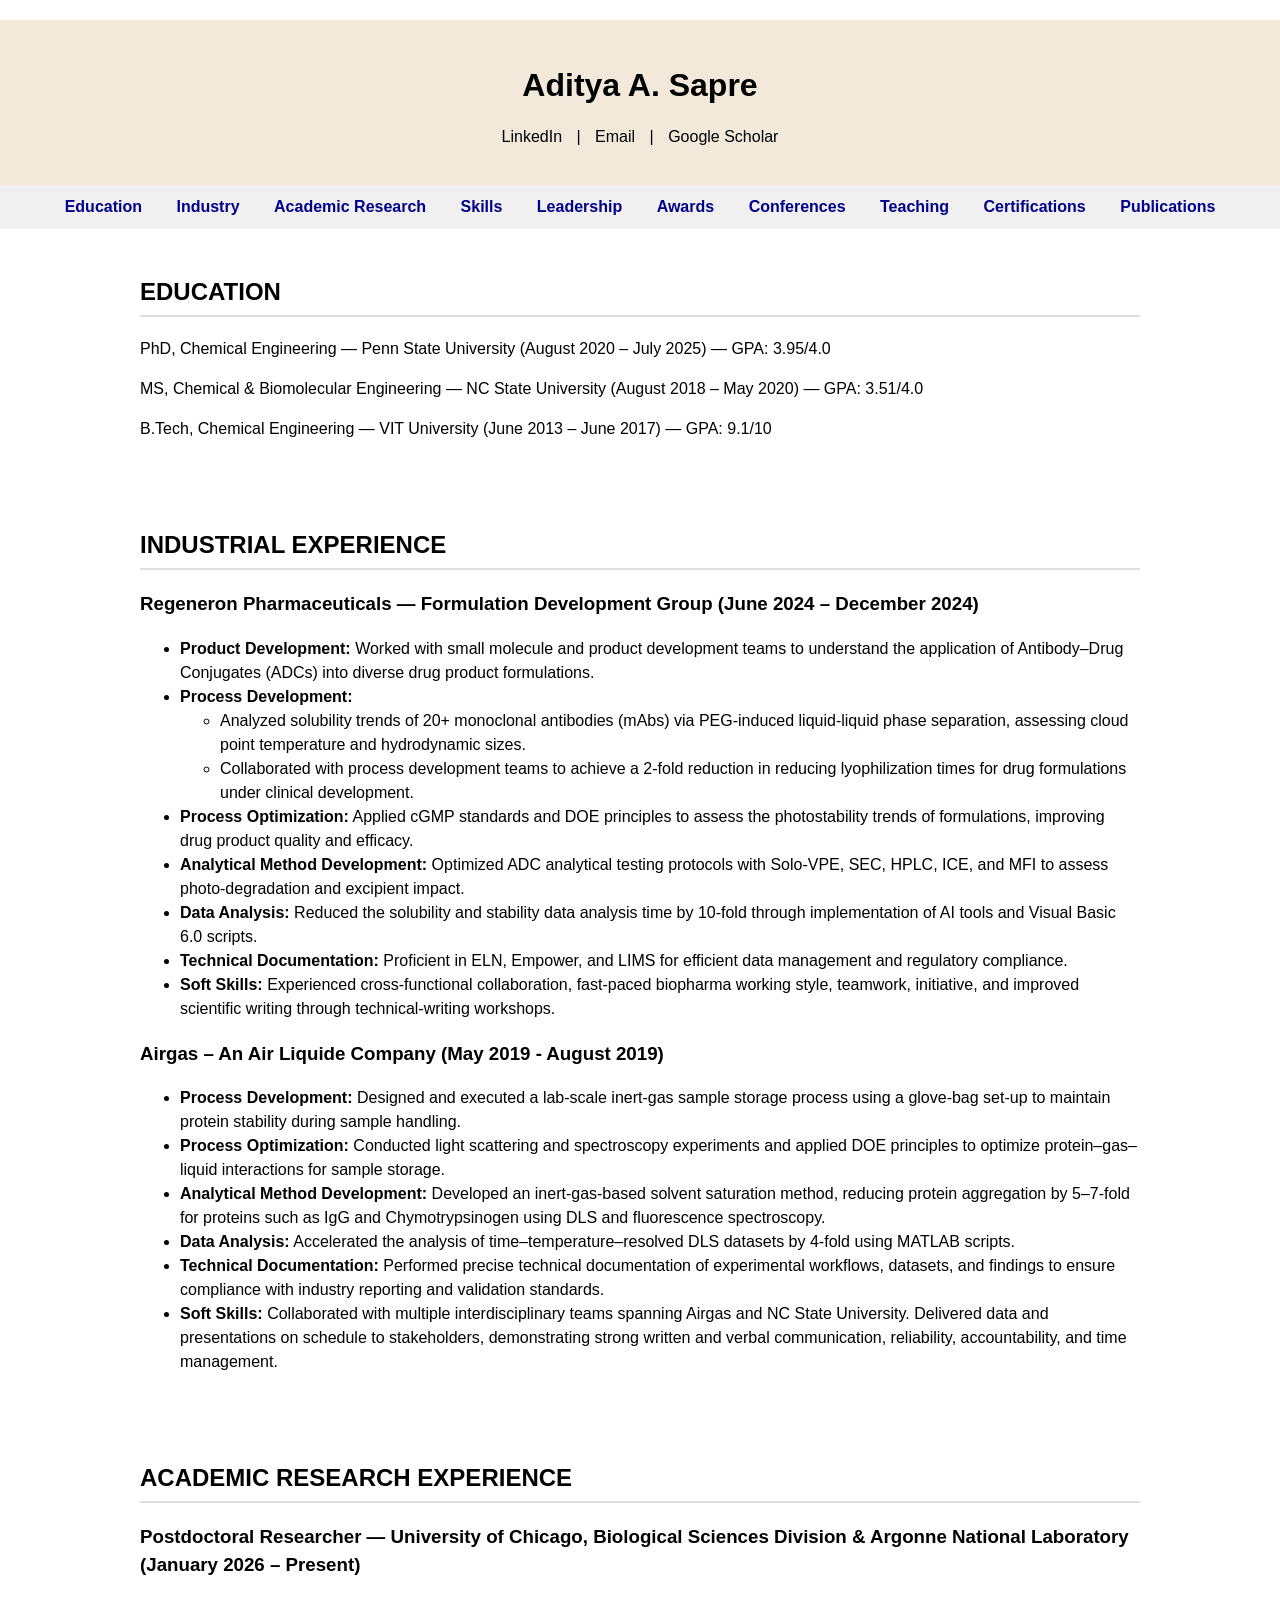
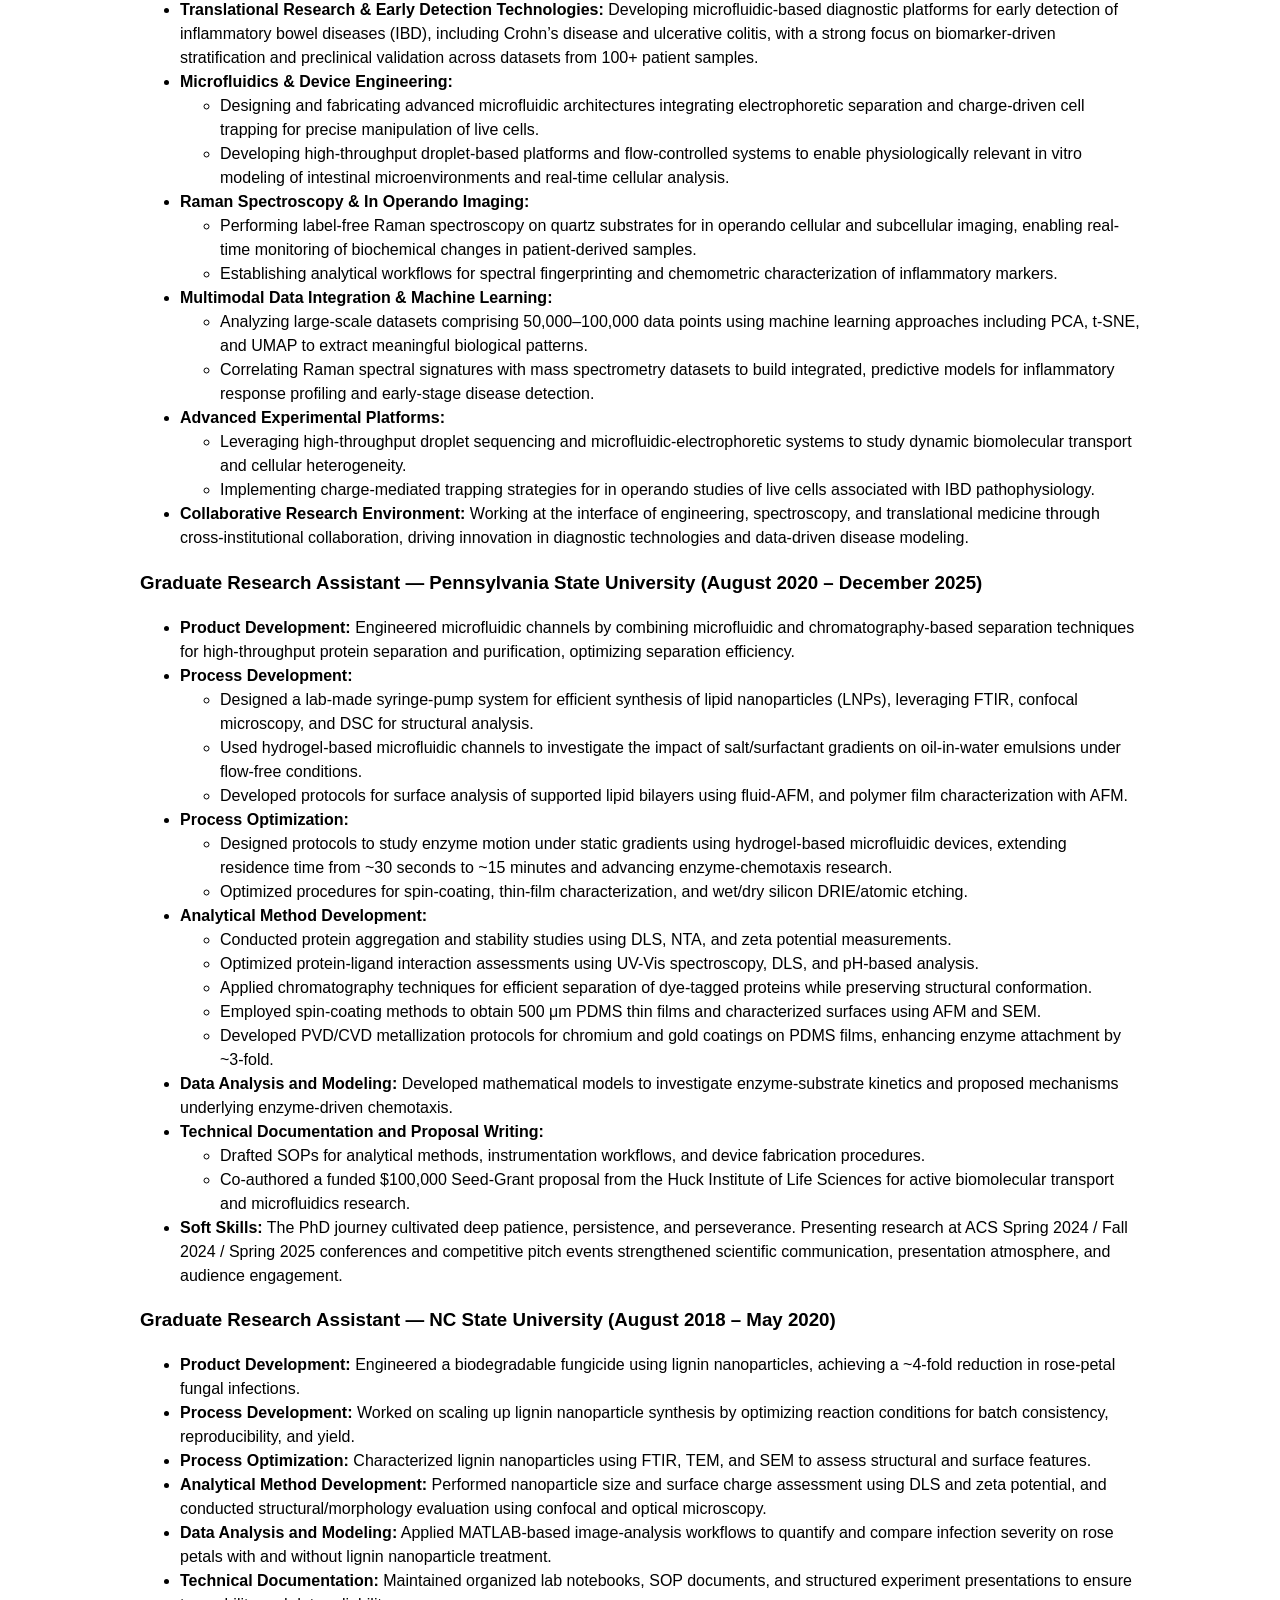
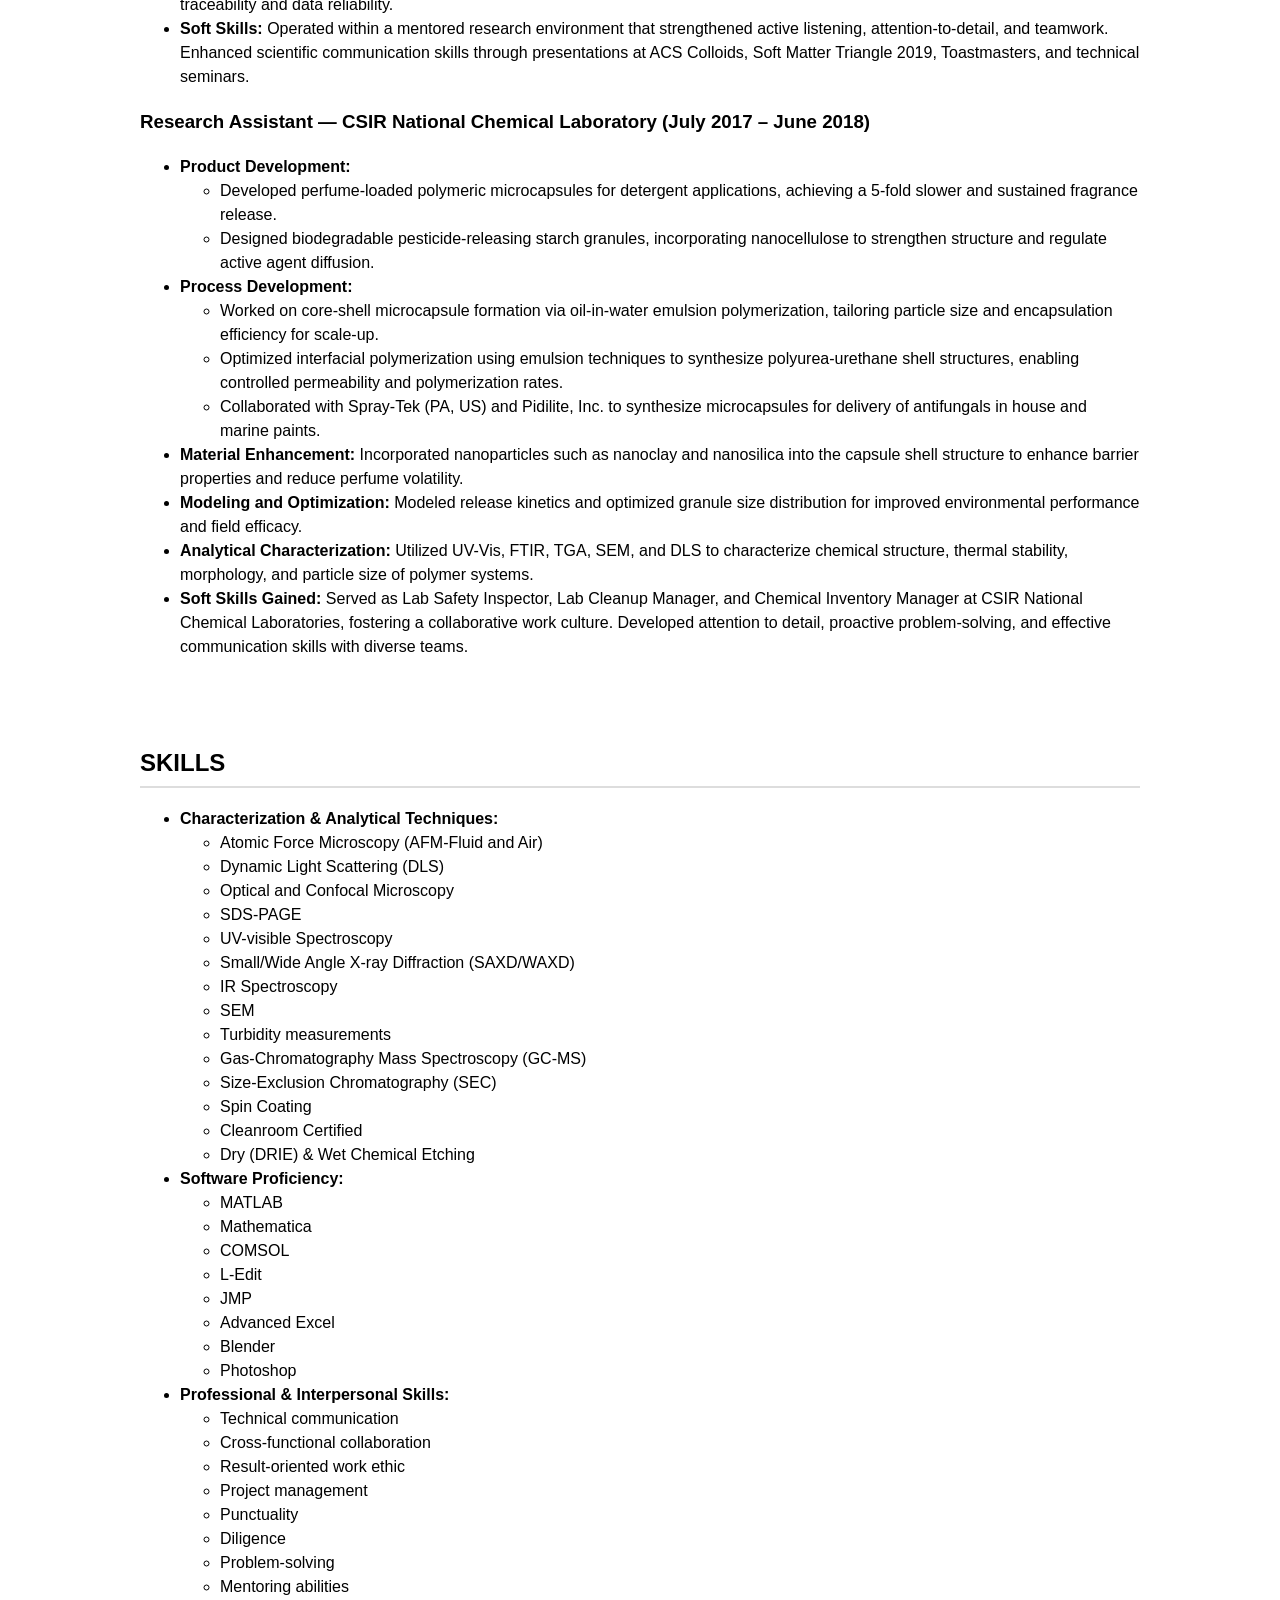
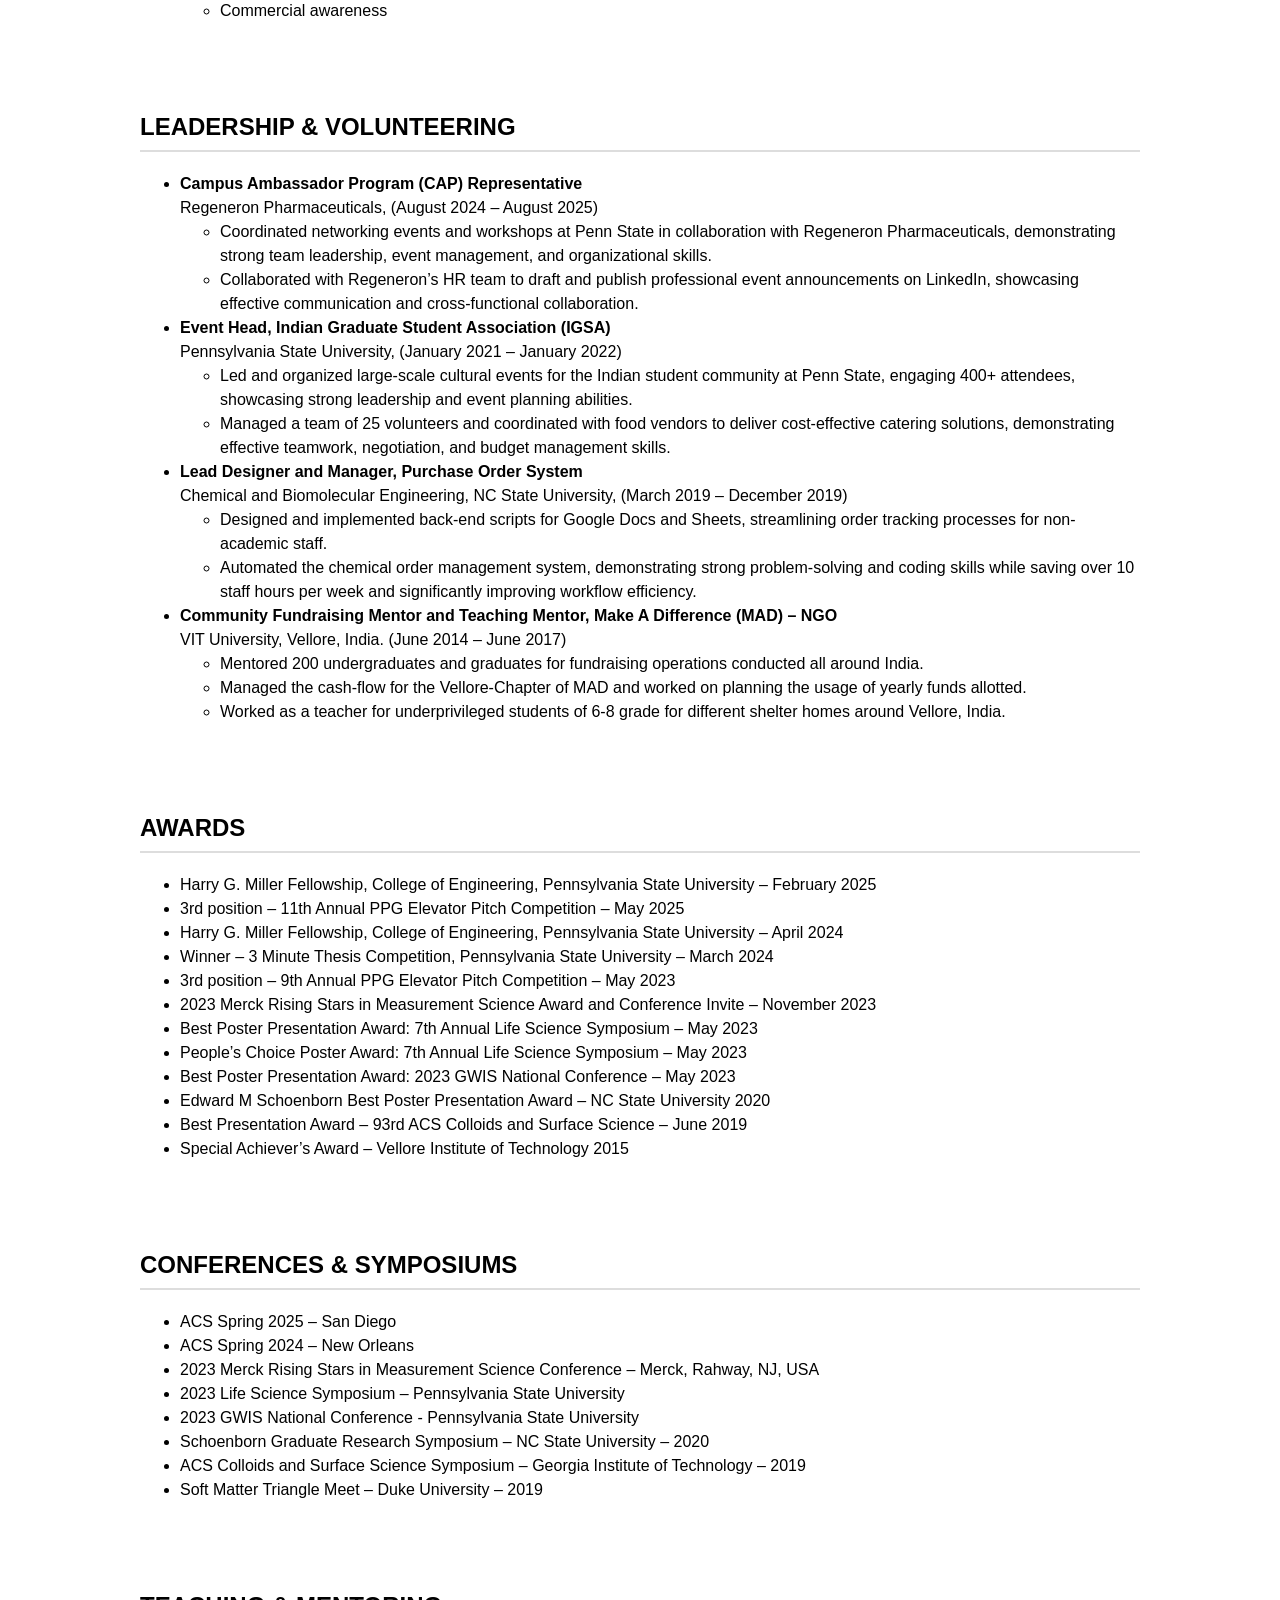
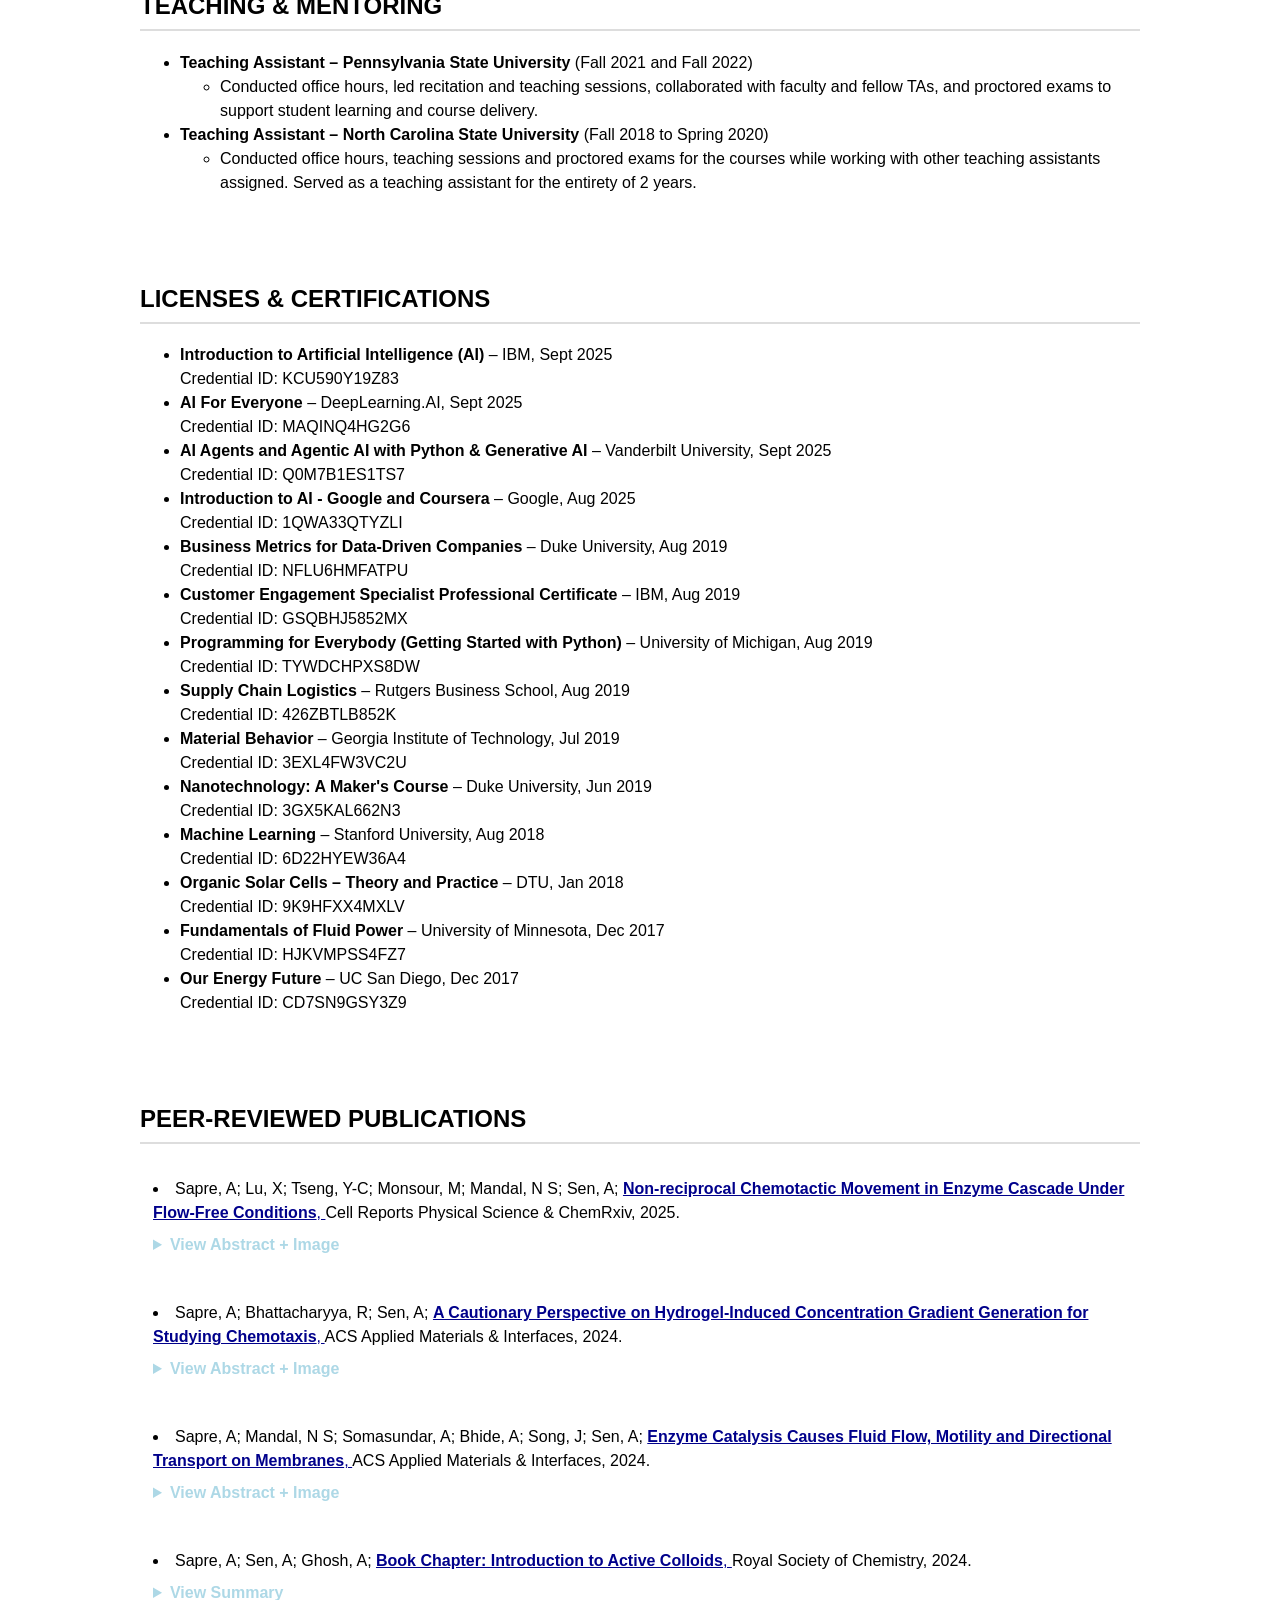
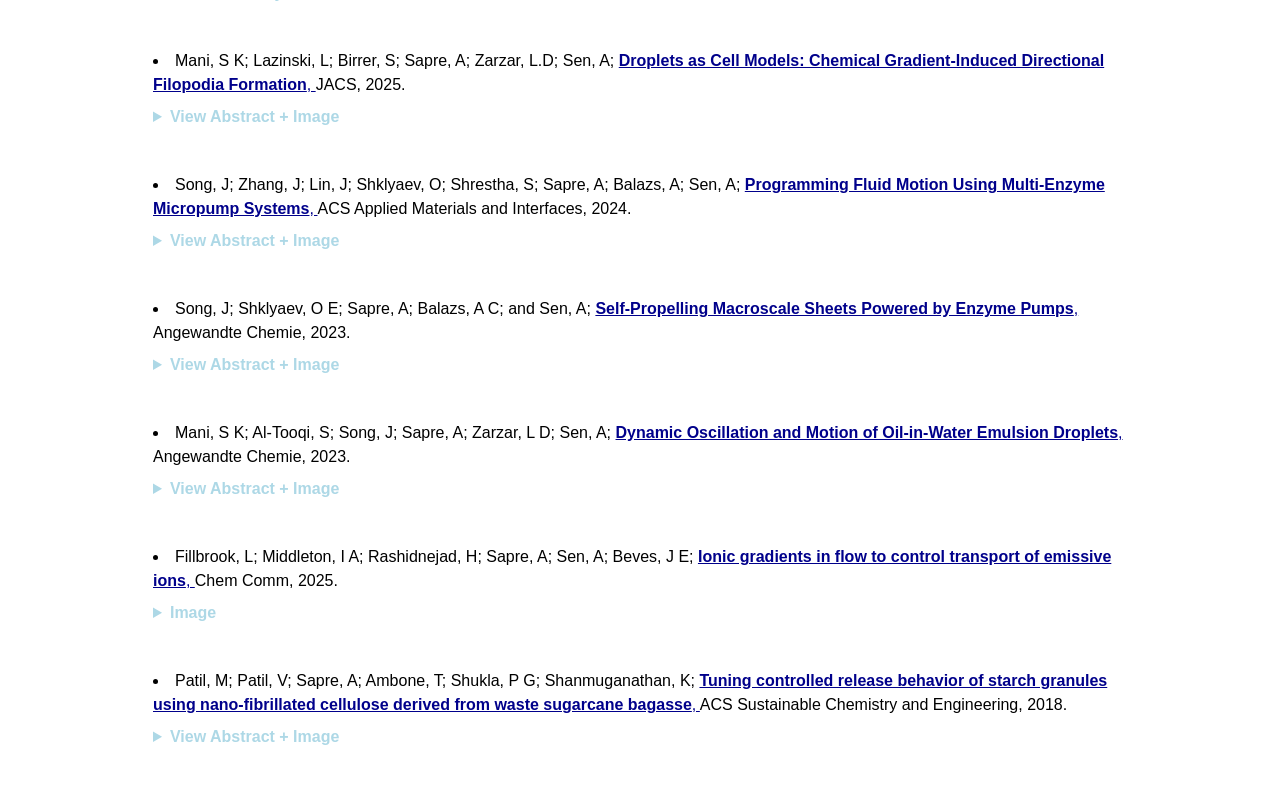
==== commit 16557ee8: "Update index.html" ====
--- a/index.html
+++ b/index.html
@@ -110,28 +110,39 @@
 <section id="academic">
 <h2>ACADEMIC RESEARCH EXPERIENCE</h2>
 
-  <h3>Postdoctoral Researcher — University of Chicago, Biological Sciences Division & Argonne National Laboratory (January 2026 – Present)</h3>
-<ul>
-  <li><strong>Translational Research & Early Detection Technologies:</strong> Developing microfluidic-based diagnostic platforms for early detection of inflammatory bowel diseases (IBD), including Crohn’s disease and ulcerative colitis, with emphasis on biomarker-driven stratification and preclinical validation.</li>
+<h3>Postdoctoral Researcher — University of Chicago, Biological Sciences Division & Argonne National Laboratory (January 2026 – Present)</h3>
+<ul>
+  <li><strong>Translational Research & Early Detection Technologies:</strong> Developing microfluidic-based diagnostic platforms for early detection of inflammatory bowel diseases (IBD), including Crohn’s disease and ulcerative colitis, with a strong focus on biomarker-driven stratification and preclinical validation across datasets from 100+ patient samples.</li>
 
   <li><strong>Microfluidics & Device Engineering:</strong>
     <ul>
-      <li>Designing and fabricating microfluidic architectures for controlled cell culture, gradient generation, and dynamic biomolecular transport studies.</li>
-      <li>Integrating flow-controlled systems for physiologically relevant in vitro modeling of intestinal microenvironments.</li>
+      <li>Designing and fabricating advanced microfluidic architectures integrating electrophoretic separation and charge-driven cell trapping for precise manipulation of live cells.</li>
+      <li>Developing high-throughput droplet-based platforms and flow-controlled systems to enable physiologically relevant in vitro modeling of intestinal microenvironments and real-time cellular analysis.</li>
     </ul>
   </li>
 
   <li><strong>Raman Spectroscopy & In Operando Imaging:</strong>
     <ul>
-      <li>Applying Raman spectroscopy for label-free, in operando cellular and subcellular imaging to monitor biochemical changes in real time.</li>
-      <li>Developing analytical workflows for spectral fingerprinting and chemometric analysis of inflammatory markers.</li>
-      <li>Correlating Raman signatures with microenvironmental perturbations to enable early-stage disease detection.</li>
-    </ul>
-  </li>
-
-  <li><strong>Data Analysis & Multimodal Integration:</strong> Combining spectroscopic datasets with microfluidic experimental outputs to develop predictive models for inflammatory response profiling.</li>
-
-  <li><strong>Collaborative Research Environment:</strong> Working at the interface of engineering, spectroscopy, and translational medicine through collaboration between the University of Chicago BSD and Argonne National Laboratory.</li>
+      <li>Performing label-free Raman spectroscopy on quartz substrates for in operando cellular and subcellular imaging, enabling real-time monitoring of biochemical changes in patient-derived samples.</li>
+      <li>Establishing analytical workflows for spectral fingerprinting and chemometric characterization of inflammatory markers.</li>
+    </ul>
+  </li>
+
+  <li><strong>Multimodal Data Integration & Machine Learning:</strong>
+    <ul>
+      <li>Analyzing large-scale datasets comprising 50,000–100,000 data points using machine learning approaches including PCA, t-SNE, and UMAP to extract meaningful biological patterns.</li>
+      <li>Correlating Raman spectral signatures with mass spectrometry datasets to build integrated, predictive models for inflammatory response profiling and early-stage disease detection.</li>
+    </ul>
+  </li>
+
+  <li><strong>Advanced Experimental Platforms:</strong>
+    <ul>
+      <li>Leveraging high-throughput droplet sequencing and microfluidic-electrophoretic systems to study dynamic biomolecular transport and cellular heterogeneity.</li>
+      <li>Implementing charge-mediated trapping strategies for in operando studies of live cells associated with IBD pathophysiology.</li>
+    </ul>
+  </li>
+
+  <li><strong>Collaborative Research Environment:</strong> Working at the interface of engineering, spectroscopy, and translational medicine through cross-institutional collaboration, driving innovation in diagnostic technologies and data-driven disease modeling.</li>
 </ul>
   
 <h3>Graduate Research Assistant — Pennsylvania State University (August 2020 – December 2025)</h3>
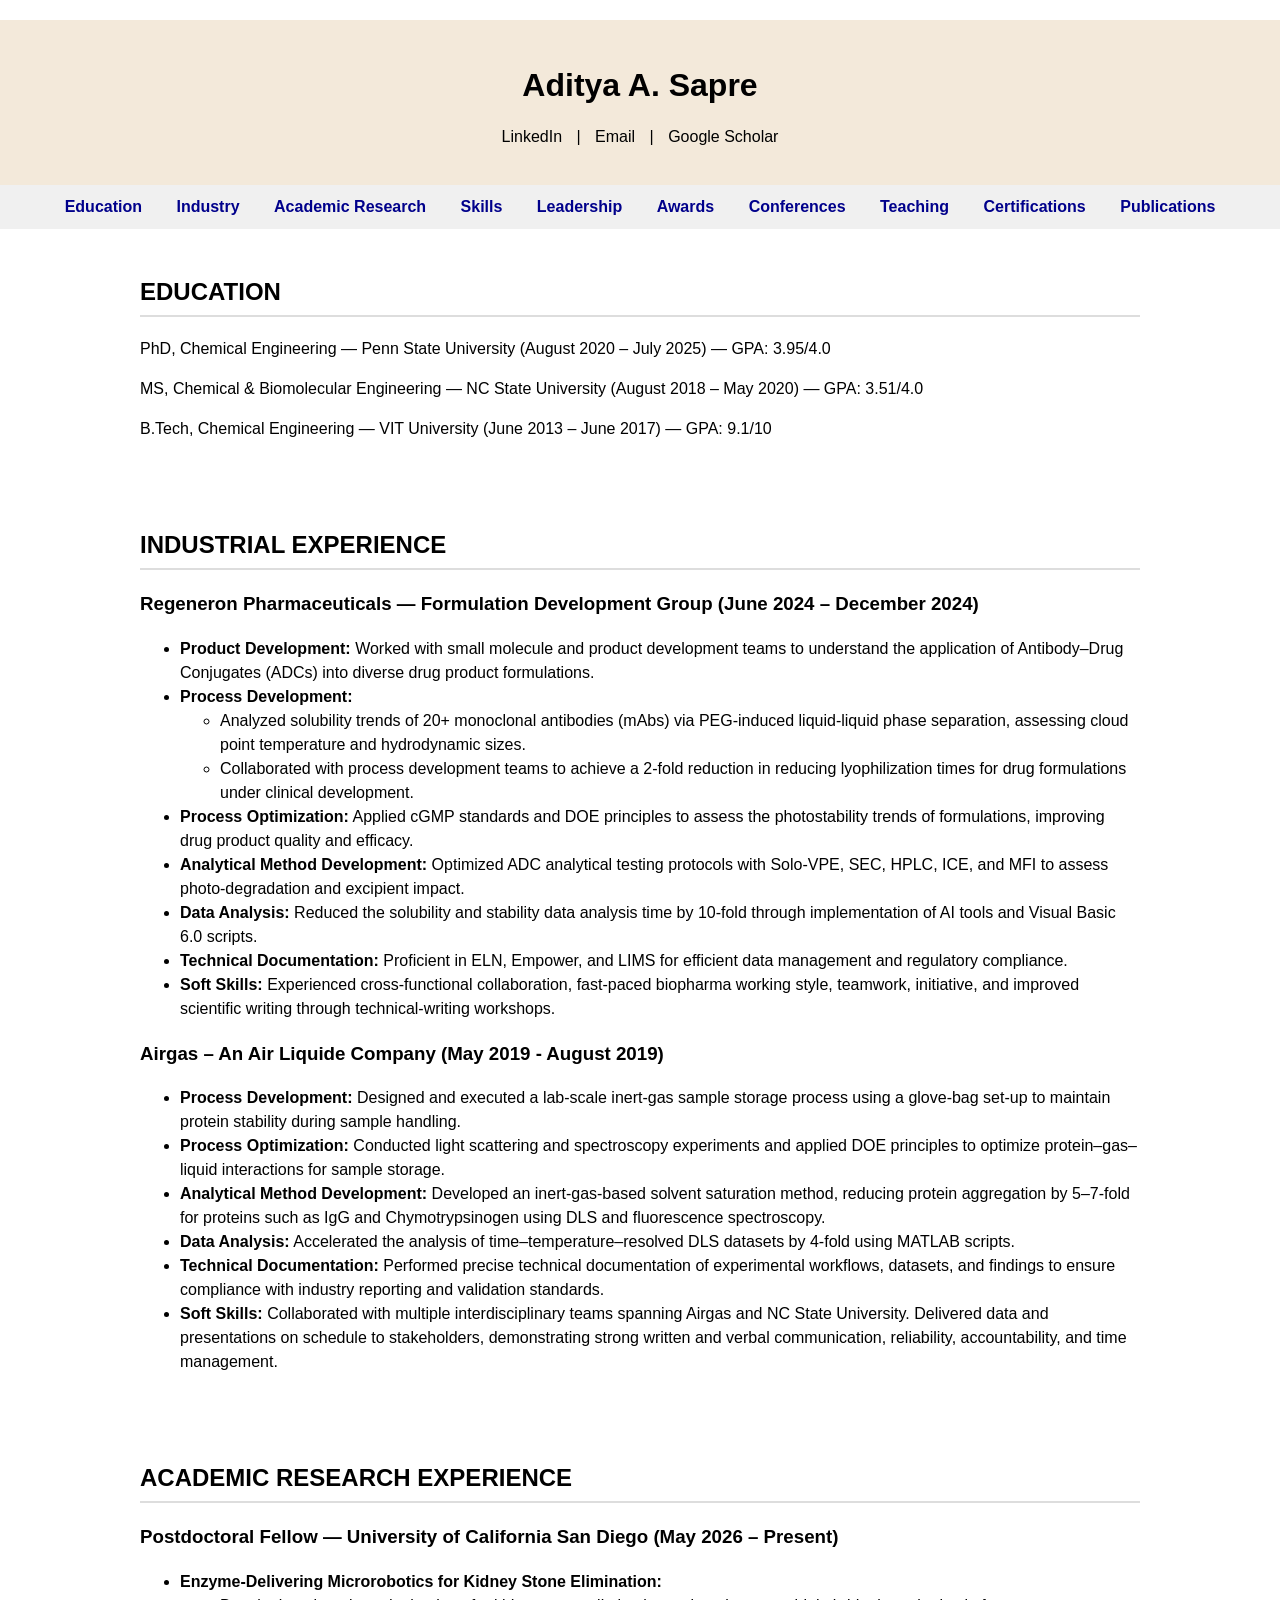
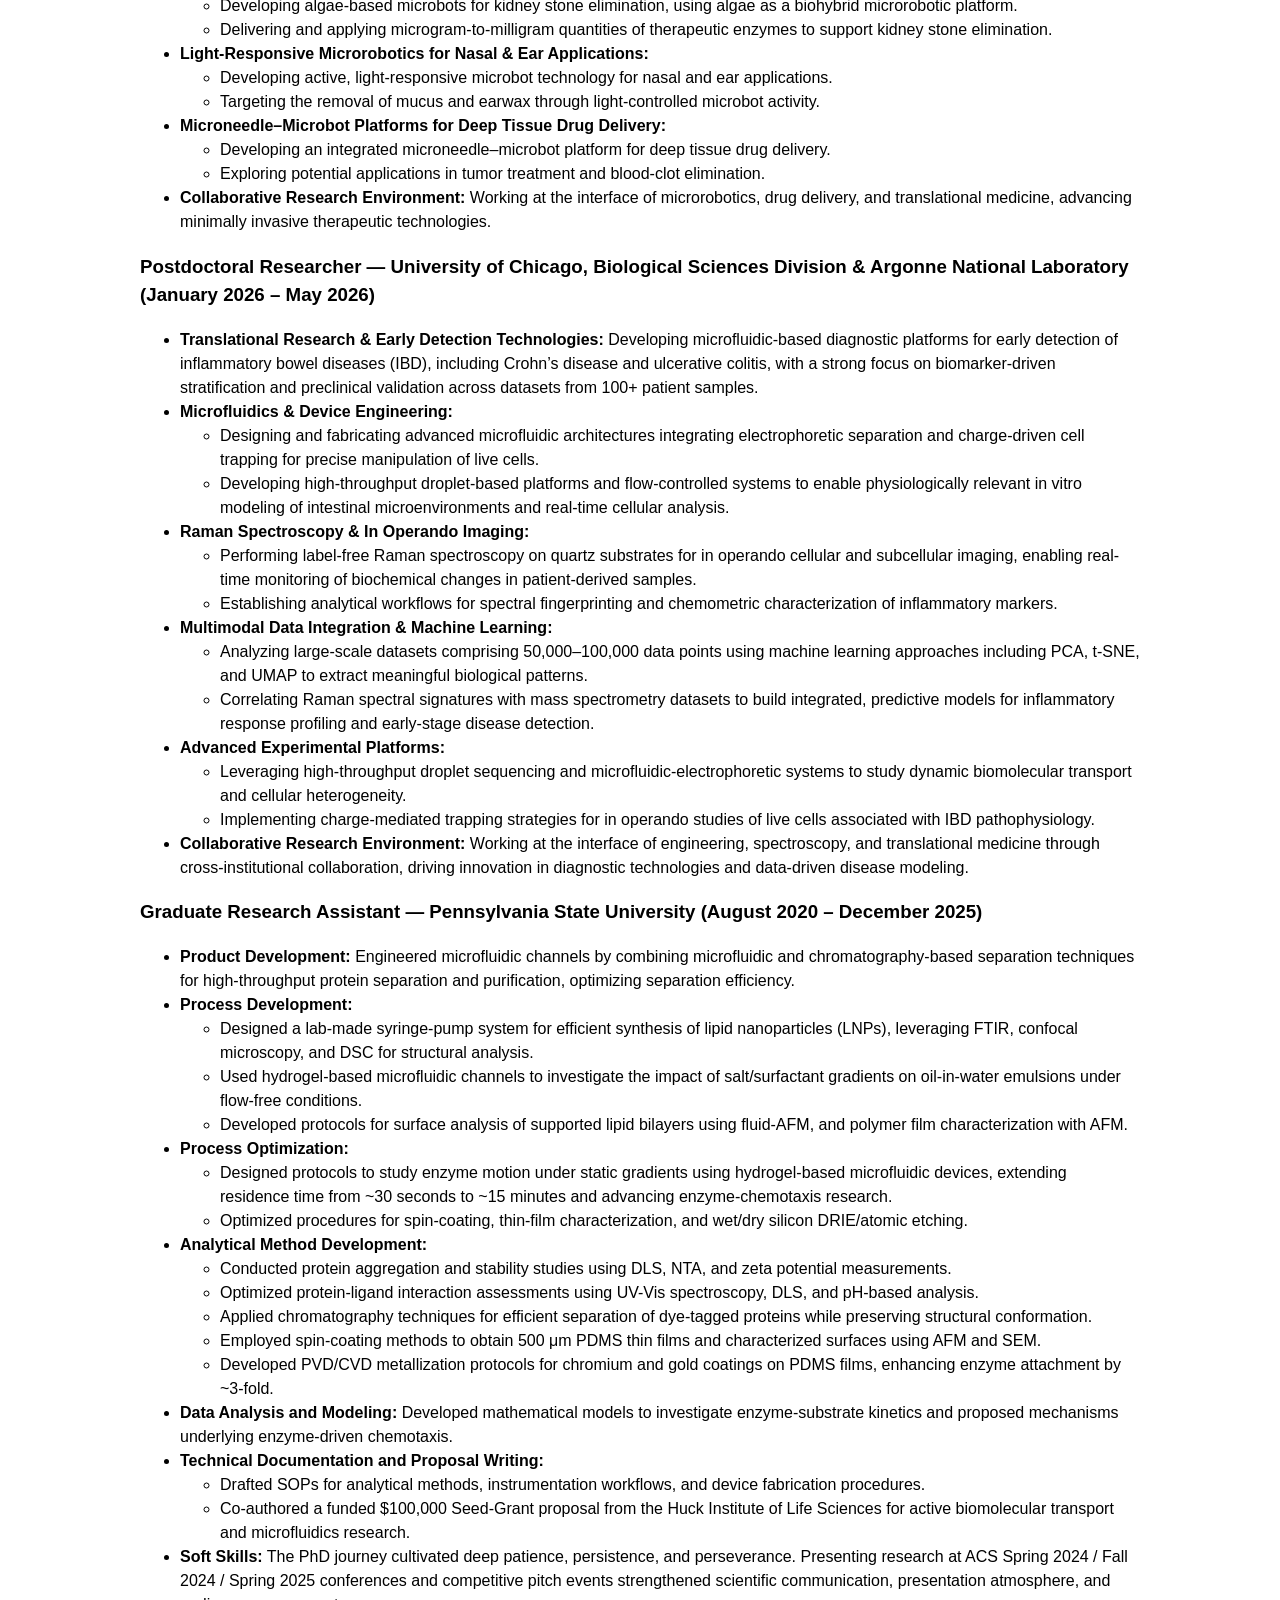
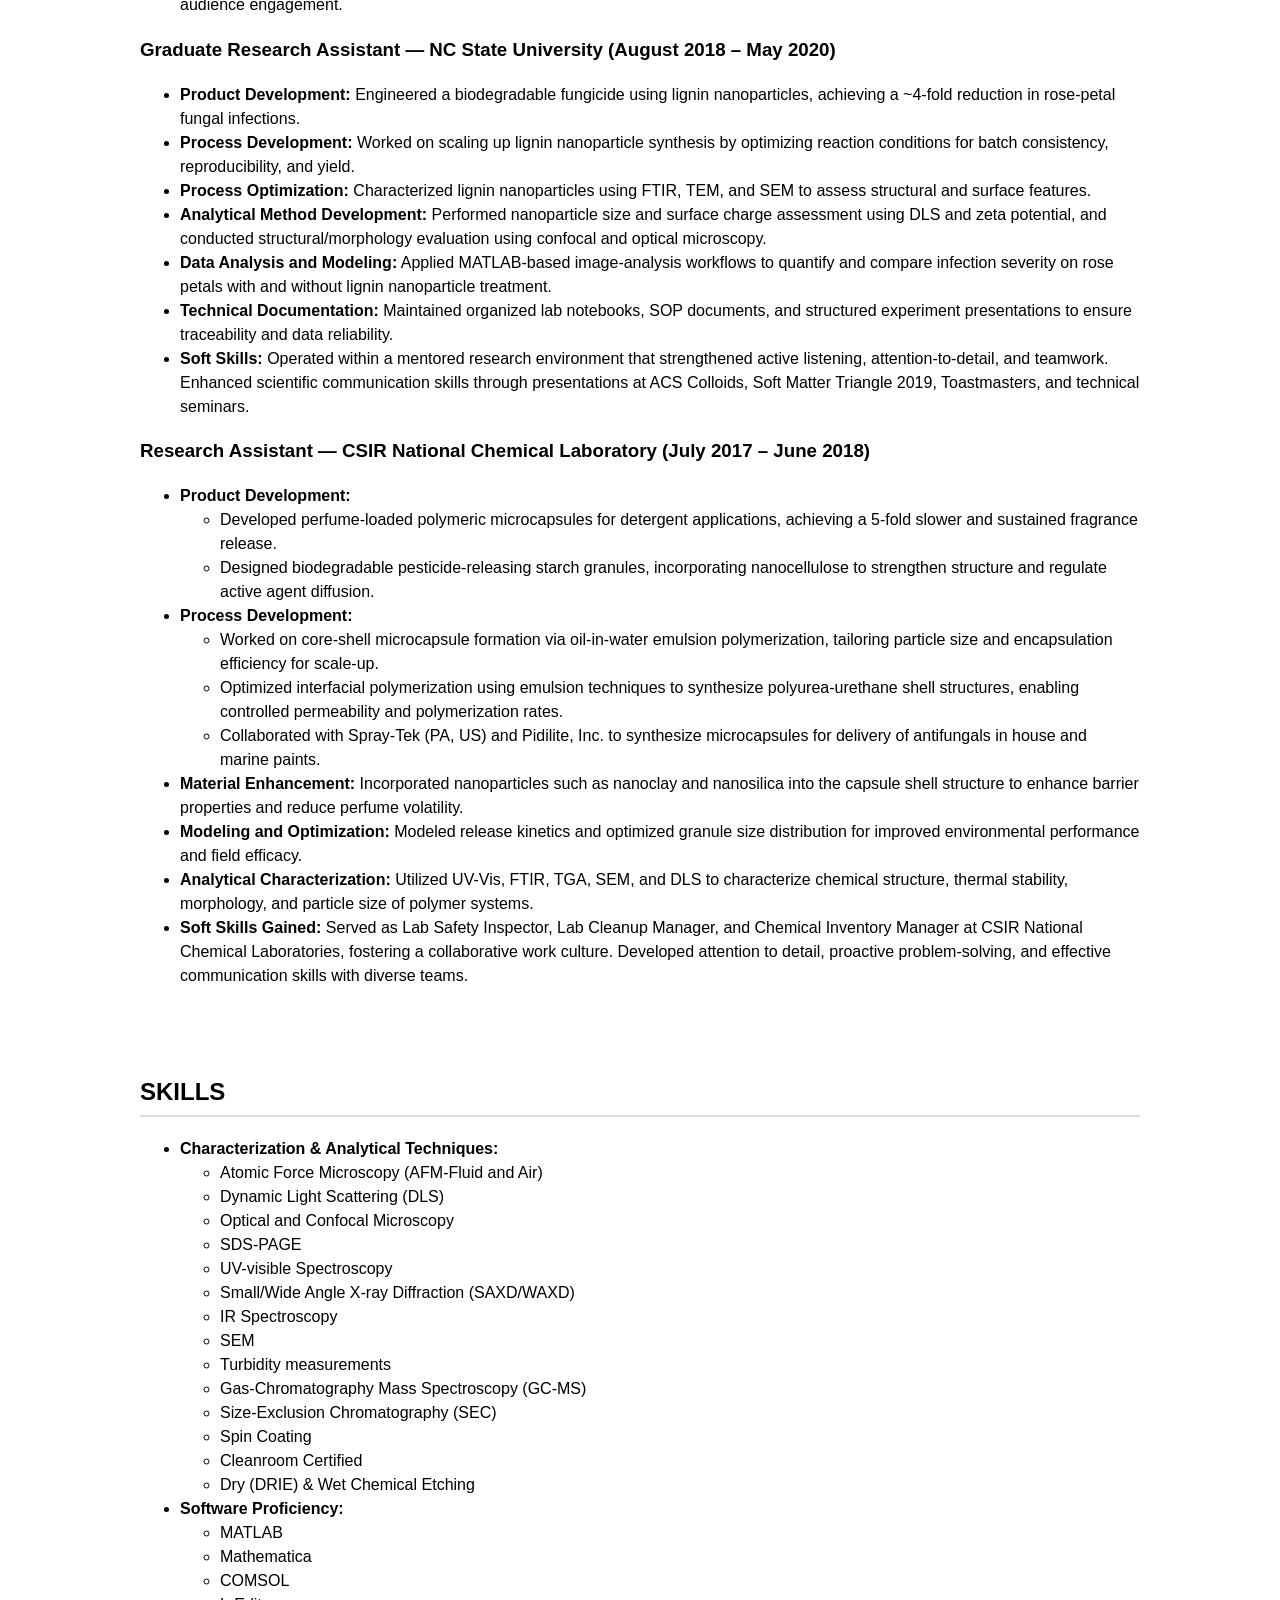
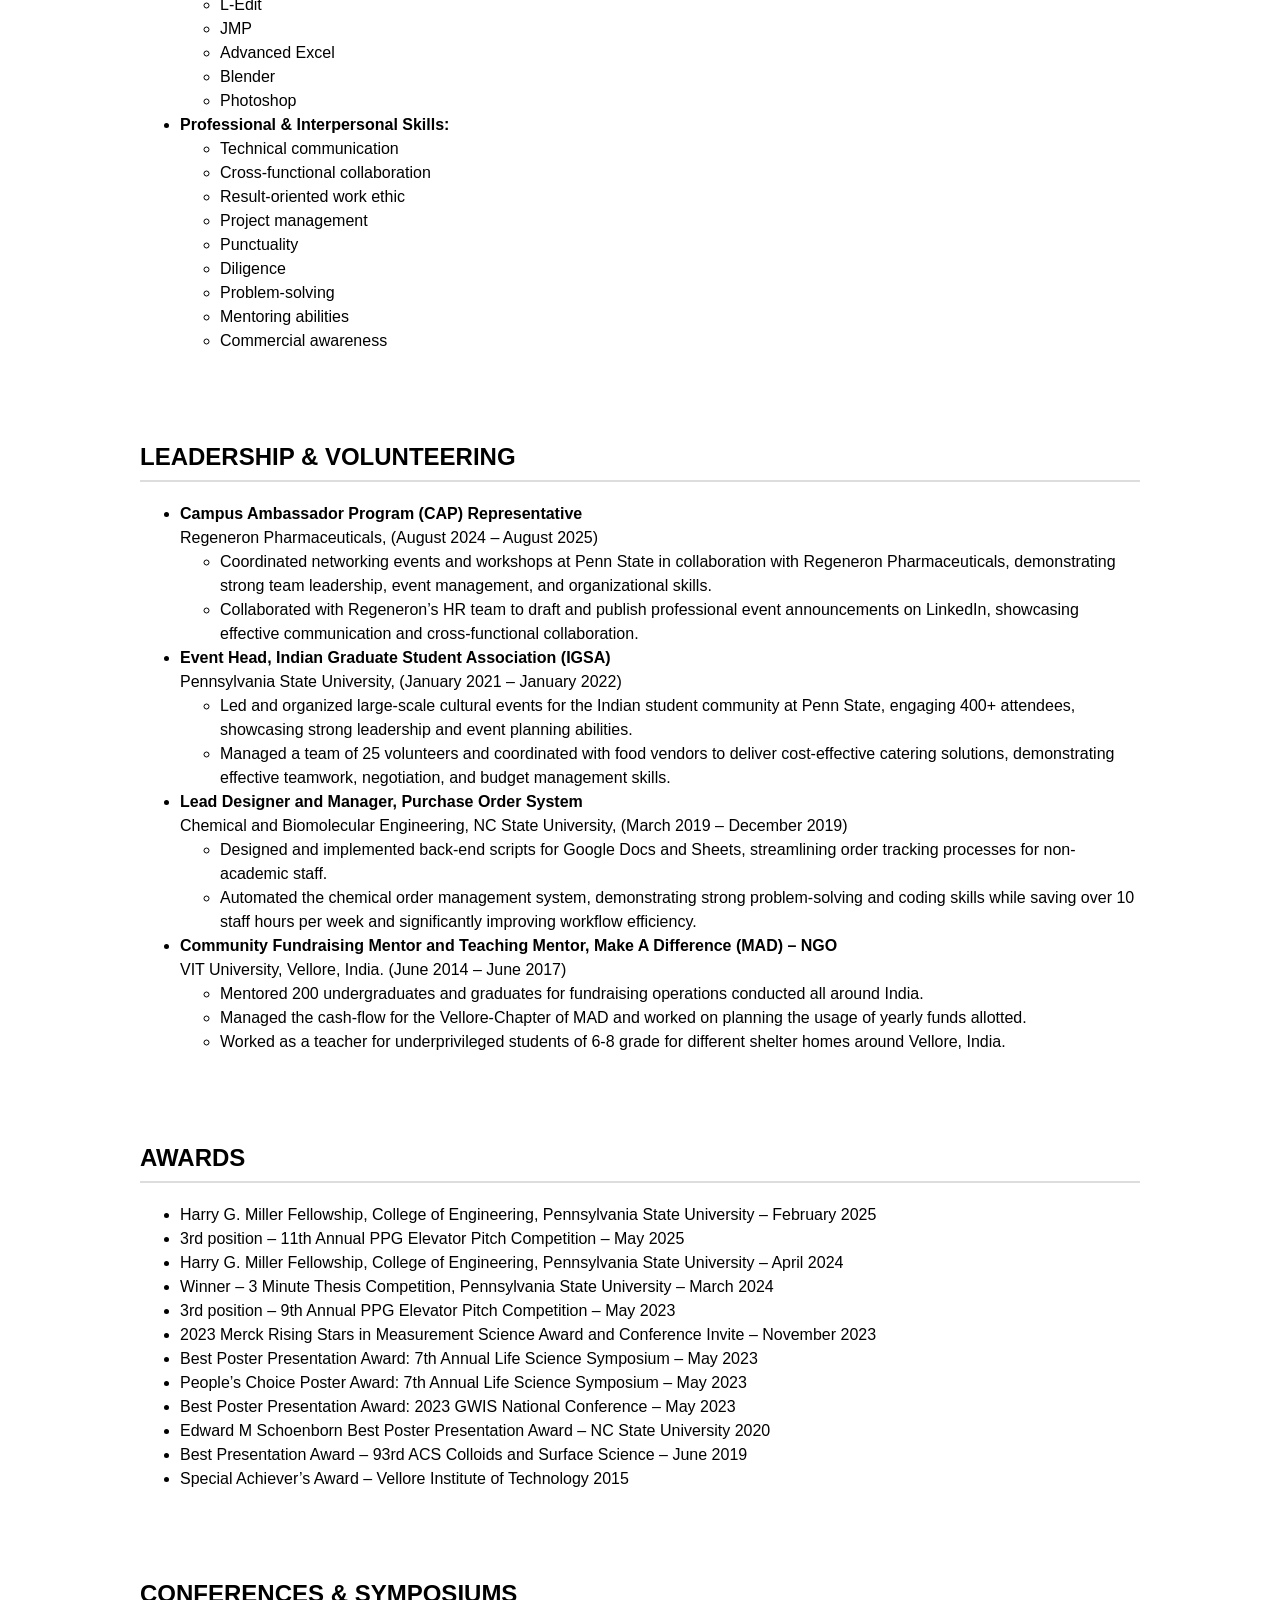
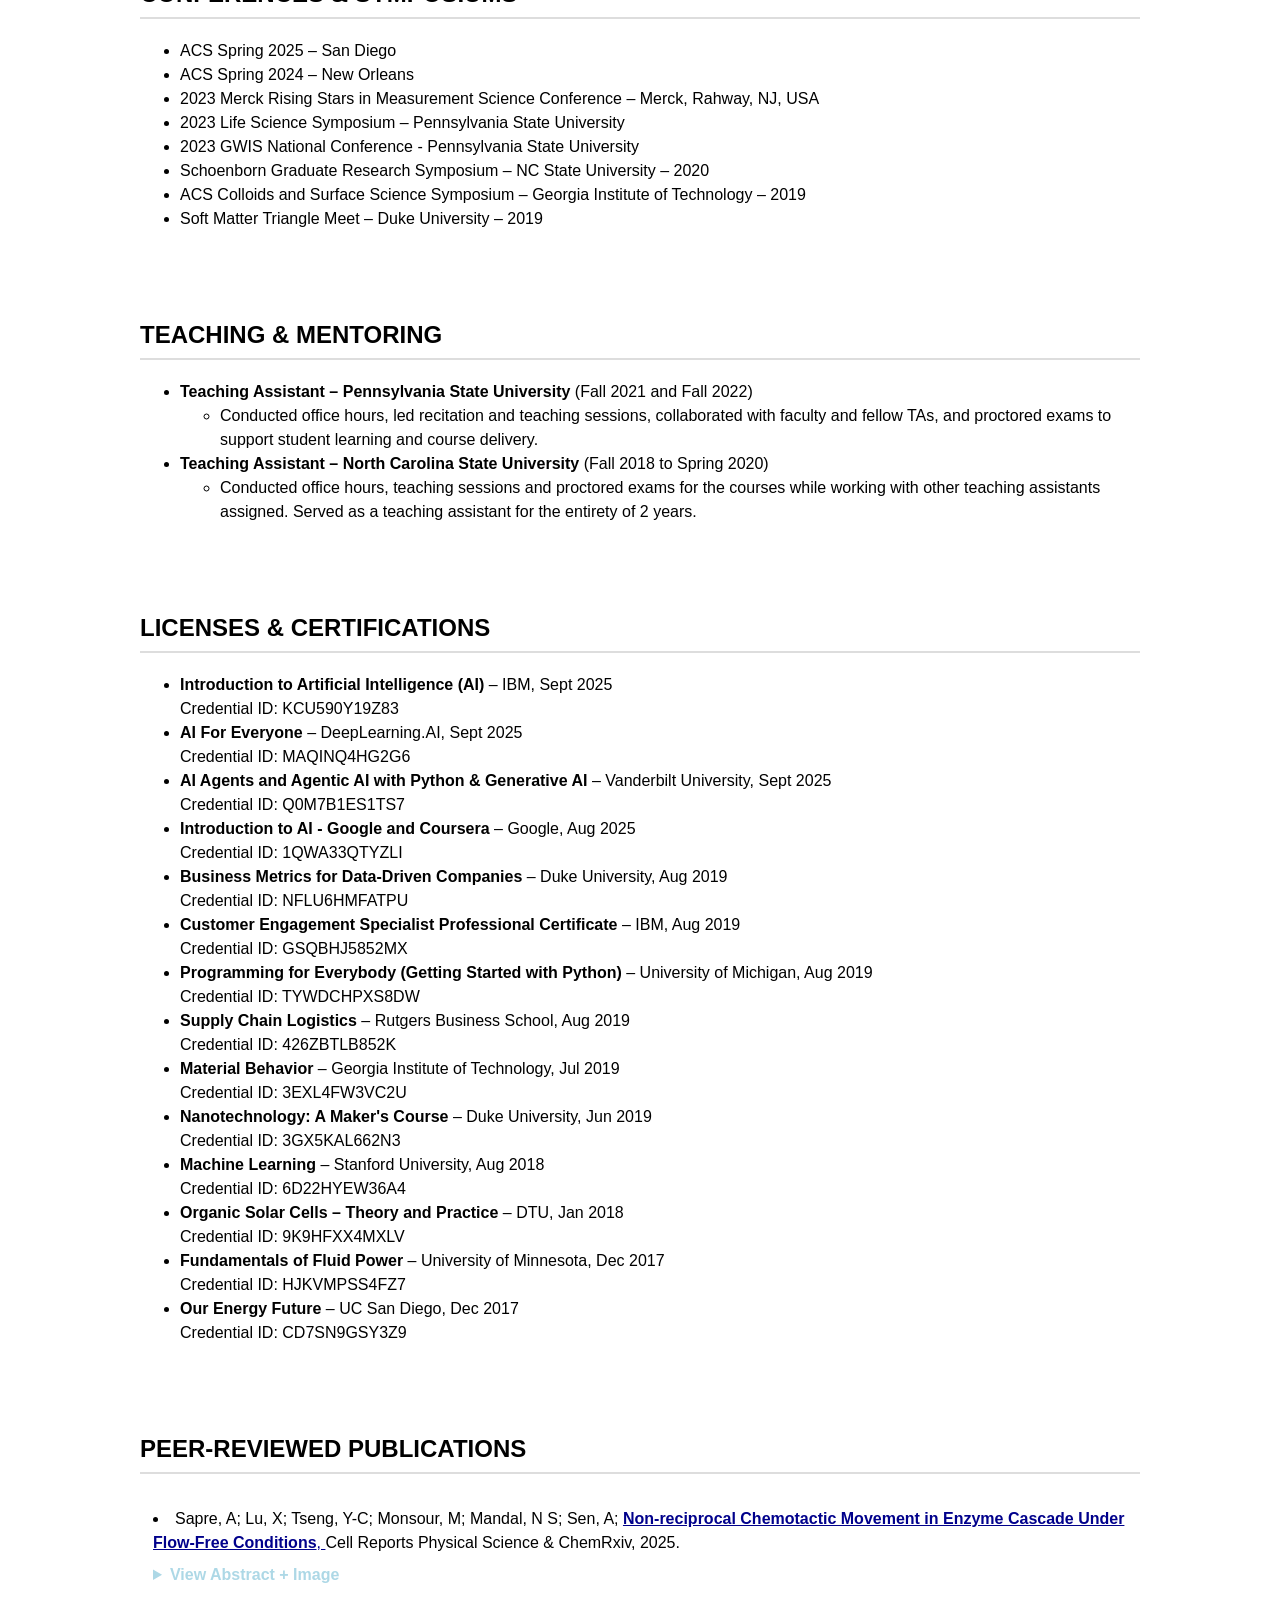
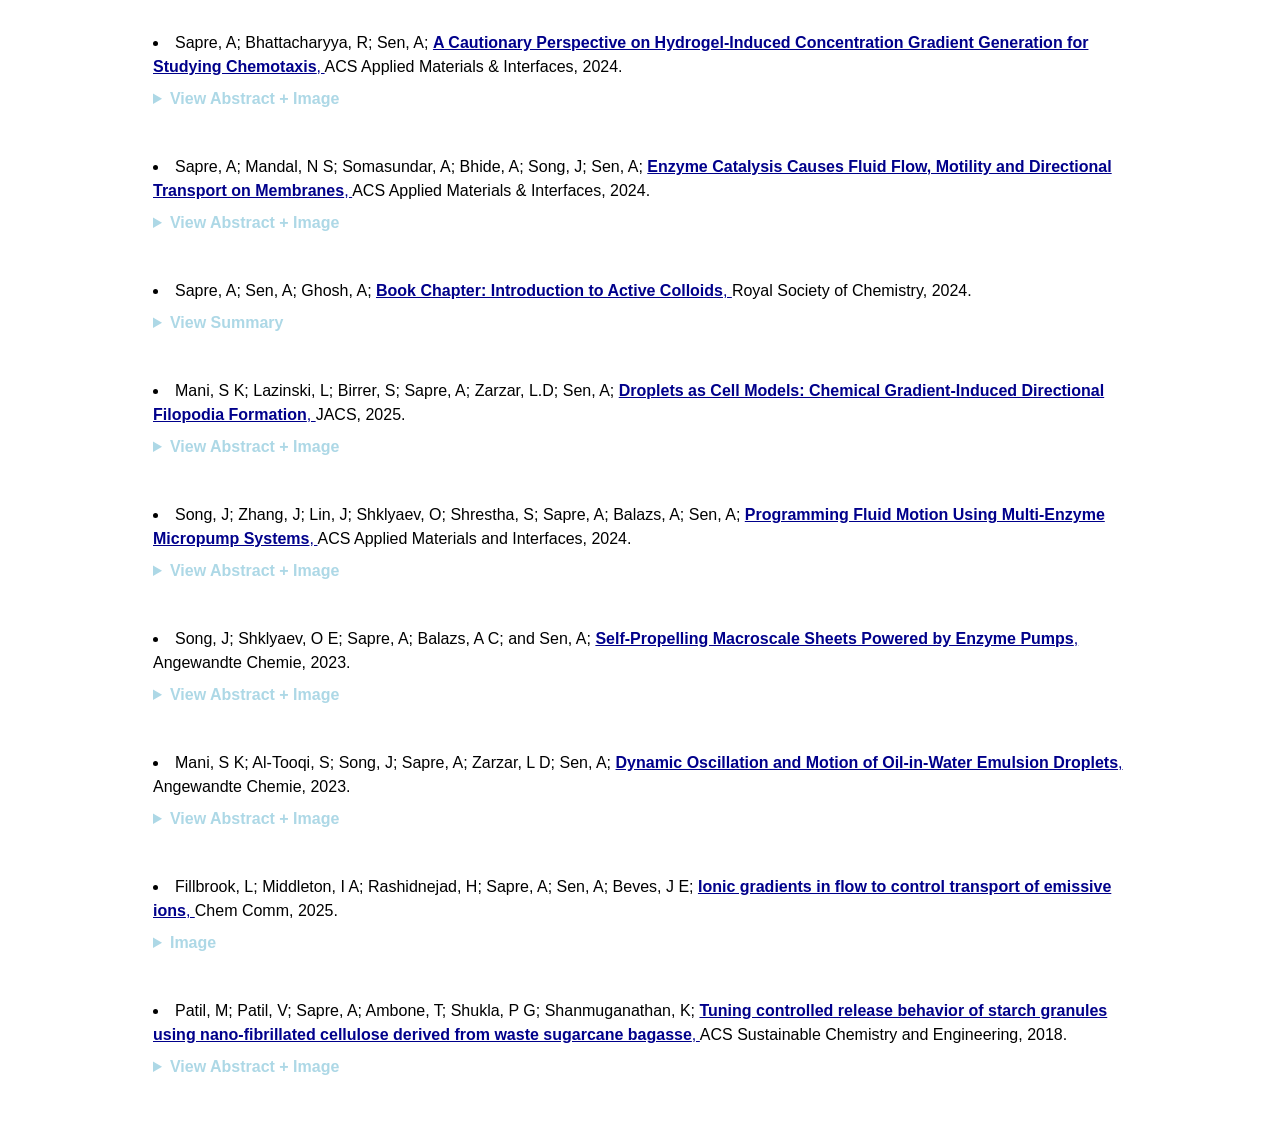
==== commit dfd982e4: "Update index.html" ====
--- a/index.html
+++ b/index.html
@@ -109,8 +109,33 @@
 
 <section id="academic">
 <h2>ACADEMIC RESEARCH EXPERIENCE</h2>
-
-<h3>Postdoctoral Researcher — University of Chicago, Biological Sciences Division & Argonne National Laboratory (January 2026 – Present)</h3>
+<h3>Postdoctoral Fellow — University of California San Diego (May 2026 – Present)</h3>
+<ul>
+  <li><strong>Enzyme-Delivering Microrobotics for Kidney Stone Elimination:</strong>
+    <ul>
+      <li>Developing algae-based microbots for kidney stone elimination, using algae as a biohybrid microrobotic platform.</li>
+      <li>Delivering and applying microgram-to-milligram quantities of therapeutic enzymes to support kidney stone elimination.</li>
+    </ul>
+  </li>
+
+  <li><strong>Light-Responsive Microrobotics for Nasal & Ear Applications:</strong>
+    <ul>
+      <li>Developing active, light-responsive microbot technology for nasal and ear applications.</li>
+      <li>Targeting the removal of mucus and earwax through light-controlled microbot activity.</li>
+    </ul>
+  </li>
+
+  <li><strong>Microneedle–Microbot Platforms for Deep Tissue Drug Delivery:</strong>
+    <ul>
+      <li>Developing an integrated microneedle–microbot platform for deep tissue drug delivery.</li>
+      <li>Exploring potential applications in tumor treatment and blood-clot elimination.</li>
+    </ul>
+  </li>
+
+  <li><strong>Collaborative Research Environment:</strong> Working at the interface of microrobotics, drug delivery, and translational medicine, advancing minimally invasive therapeutic technologies.</li>
+</ul>
+  
+<h3>Postdoctoral Researcher — University of Chicago, Biological Sciences Division & Argonne National Laboratory (January 2026 – May 2026)</h3>
 <ul>
   <li><strong>Translational Research & Early Detection Technologies:</strong> Developing microfluidic-based diagnostic platforms for early detection of inflammatory bowel diseases (IBD), including Crohn’s disease and ulcerative colitis, with a strong focus on biomarker-driven stratification and preclinical validation across datasets from 100+ patient samples.</li>
 
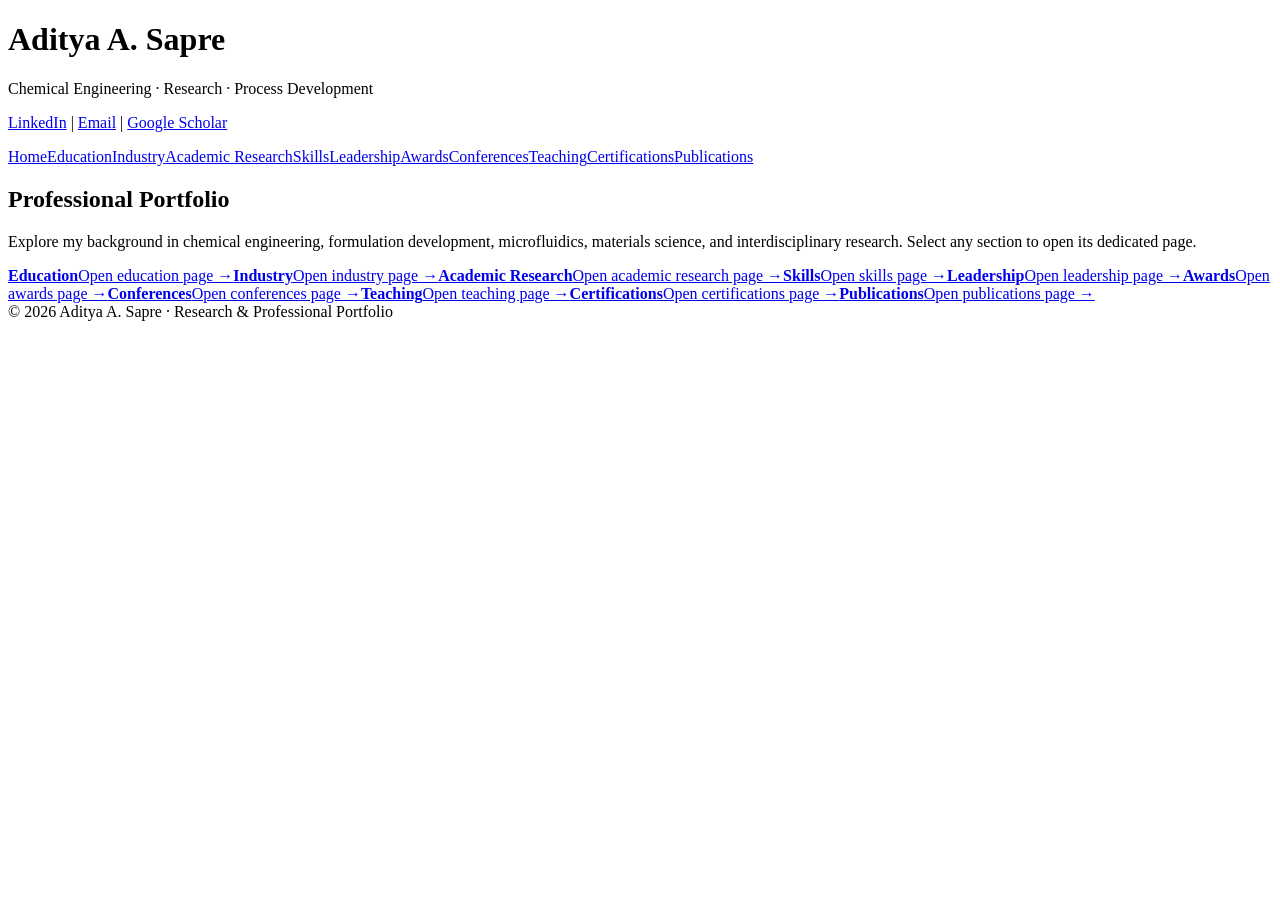
==== commit 13684bf1: "Add files via upload" ====
--- a/index.html
+++ b/index.html
@@ -1,715 +1 @@
-<!DOCTYPE html>
-<html lang="en">
-<head>
-<meta charset="UTF-8" />
-<meta name="viewport" content="width=device-width, initial-scale=1.0" />
-<title>Aditya A. Sapre</title>
-<style>
-body { font-family: Arial, sans-serif; line-height: 1.5; margin: 0; padding: 0; }
-header { background: #F3E9DA; color: black; padding: 20px; }
-section { padding: 25px; max-width: 1000px; margin: auto; }
-h2 { border-bottom: 2px solid #ddd; padding-bottom: 5px; }
-a { color: darkblue; }
-nav { background: #F0F0F0; padding: 10px; text-align: center; position: sticky; top:0; }
-nav a { margin: 15px; text-decoration: none; font-weight: bold; }
-</style>
-</head>
-<body>
-
-<head>
-  <style>
-    header {
-      text-align: center; /* Centers all text inside the header */
-      margin-top: 20px; /* Optional: adds space from top */
-    }
-
-    header h1 {
-      margin-bottom: 5px; /* Optional: spacing between name and links */
-    }
-
-    header p a {
-      margin: 0 10px; /* Optional: spacing between links */
-      text-decoration: none; /* Removes underline */
-      color: #000000; /* Adjust link color as needed */
-    }
-  </style>
-</head>
-<body>
-  <header>
-    <h1>Aditya A. Sapre</h1>
-    <p>
-      <a href="https://www.linkedin.com/in/aditya-sapre-00100/">LinkedIn</a> |
-      <a href="aditya.sapre1995@gmail.com">Email</a> |
-      <a href="https://scholar.google.com/citations?user=CB2lt_UAAAAJ&hl=en">Google Scholar</a>
-    </p>
-  </header>
-</body>
-
-
-<nav>
-  <a href="#education">Education</a>
-  <a href="#industry">Industry</a>
-  <a href="#academic">Academic Research</a>
-  <a href="#skills">Skills</a>
-  <a href="#leadership">Leadership</a>
-  <a href="#awards">Awards</a>
-  <a href="#conferences">Conferences</a>
-  <a href="#teaching">Teaching</a>
-  <a href="#certs">Certifications</a>
-  <a href="#pubs">Publications</a>
-</nav>
-
-<section id="education">
-<h2>EDUCATION</h2>
-<p>PhD, Chemical Engineering — Penn State University (August 2020 – July 2025) — GPA: 3.95/4.0</p>
-<p>MS, Chemical & Biomolecular Engineering — NC State University (August 2018 – May 2020) — GPA: 3.51/4.0</p>
-<p>B.Tech, Chemical Engineering — VIT University (June 2013 – June 2017) — GPA: 9.1/10</p>
-</section>
-
-<section id="industry">
-<h2>INDUSTRIAL EXPERIENCE</h2>
-<h3>Regeneron Pharmaceuticals — Formulation Development Group (June 2024 – December 2024)</h3>
-<ul>
-  <li><strong>Product Development:</strong> Worked with small molecule and product development teams to understand the application of Antibody–Drug Conjugates (ADCs) into diverse drug product formulations.</li>
-
-  <li><strong>Process Development:</strong></li>
-  <ul>
-    <li>Analyzed solubility trends of 20+ monoclonal antibodies (mAbs) via PEG-induced liquid-liquid phase separation, assessing cloud point temperature and hydrodynamic sizes.</li>
-    <li>Collaborated with process development teams to achieve a 2-fold reduction in reducing lyophilization times for drug formulations under clinical development.</li>
-  </ul>
-
-  <li><strong>Process Optimization:</strong> Applied cGMP standards and DOE principles to assess the photostability trends of formulations, improving drug product quality and efficacy.</li>
-
-  <li><strong>Analytical Method Development:</strong> Optimized ADC analytical testing protocols with Solo-VPE, SEC, HPLC, ICE, and MFI to assess photo-degradation and excipient impact.</li>
-
-  <li><strong>Data Analysis:</strong> Reduced the solubility and stability data analysis time by 10-fold through implementation of AI tools and Visual Basic 6.0 scripts.</li>
-
-  <li><strong>Technical Documentation:</strong> Proficient in ELN, Empower, and LIMS for efficient data management and regulatory compliance.</li>
-
-  <li><strong>Soft Skills:</strong> Experienced cross-functional collaboration, fast-paced biopharma working style, teamwork, initiative, and improved scientific writing through technical-writing workshops.</li>
-</ul>
-
-
-<h3>Airgas – An Air Liquide Company (May 2019 - August 2019)</h3>
-<ul>
-  <li><strong>Process Development:</strong> Designed and executed a lab-scale inert-gas sample storage process using a glove-bag set-up to maintain protein stability during sample handling.</li>
-
-  <li><strong>Process Optimization:</strong> Conducted light scattering and spectroscopy experiments and applied DOE principles to optimize protein–gas–liquid interactions for sample storage.</li>
-
-  <li><strong>Analytical Method Development:</strong> Developed an inert-gas-based solvent saturation method, reducing protein aggregation by 5–7-fold for proteins such as IgG and Chymotrypsinogen using DLS and fluorescence spectroscopy.</li>
-
-  <li><strong>Data Analysis:</strong> Accelerated the analysis of time–temperature–resolved DLS datasets by 4-fold using MATLAB scripts.</li>
-
-  <li><strong>Technical Documentation:</strong> Performed precise technical documentation of experimental workflows, datasets, and findings to ensure compliance with industry reporting and validation standards.</li>
-
-  <li><strong>Soft Skills:</strong> Collaborated with multiple interdisciplinary teams spanning Airgas and NC State University. Delivered data and presentations on schedule to stakeholders, demonstrating strong written and verbal communication, reliability, accountability, and time management.</li>
-</ul>
-
-</section>
-
-<section id="academic">
-<h2>ACADEMIC RESEARCH EXPERIENCE</h2>
-<h3>Postdoctoral Fellow — University of California San Diego (May 2026 – Present)</h3>
-<ul>
-  <li><strong>Enzyme-Delivering Microrobotics for Kidney Stone Elimination:</strong>
-    <ul>
-      <li>Developing algae-based microbots for kidney stone elimination, using algae as a biohybrid microrobotic platform.</li>
-      <li>Delivering and applying microgram-to-milligram quantities of therapeutic enzymes to support kidney stone elimination.</li>
-    </ul>
-  </li>
-
-  <li><strong>Light-Responsive Microrobotics for Nasal & Ear Applications:</strong>
-    <ul>
-      <li>Developing active, light-responsive microbot technology for nasal and ear applications.</li>
-      <li>Targeting the removal of mucus and earwax through light-controlled microbot activity.</li>
-    </ul>
-  </li>
-
-  <li><strong>Microneedle–Microbot Platforms for Deep Tissue Drug Delivery:</strong>
-    <ul>
-      <li>Developing an integrated microneedle–microbot platform for deep tissue drug delivery.</li>
-      <li>Exploring potential applications in tumor treatment and blood-clot elimination.</li>
-    </ul>
-  </li>
-
-  <li><strong>Collaborative Research Environment:</strong> Working at the interface of microrobotics, drug delivery, and translational medicine, advancing minimally invasive therapeutic technologies.</li>
-</ul>
-  
-<h3>Postdoctoral Researcher — University of Chicago, Biological Sciences Division & Argonne National Laboratory (January 2026 – May 2026)</h3>
-<ul>
-  <li><strong>Translational Research & Early Detection Technologies:</strong> Developing microfluidic-based diagnostic platforms for early detection of inflammatory bowel diseases (IBD), including Crohn’s disease and ulcerative colitis, with a strong focus on biomarker-driven stratification and preclinical validation across datasets from 100+ patient samples.</li>
-
-  <li><strong>Microfluidics & Device Engineering:</strong>
-    <ul>
-      <li>Designing and fabricating advanced microfluidic architectures integrating electrophoretic separation and charge-driven cell trapping for precise manipulation of live cells.</li>
-      <li>Developing high-throughput droplet-based platforms and flow-controlled systems to enable physiologically relevant in vitro modeling of intestinal microenvironments and real-time cellular analysis.</li>
-    </ul>
-  </li>
-
-  <li><strong>Raman Spectroscopy & In Operando Imaging:</strong>
-    <ul>
-      <li>Performing label-free Raman spectroscopy on quartz substrates for in operando cellular and subcellular imaging, enabling real-time monitoring of biochemical changes in patient-derived samples.</li>
-      <li>Establishing analytical workflows for spectral fingerprinting and chemometric characterization of inflammatory markers.</li>
-    </ul>
-  </li>
-
-  <li><strong>Multimodal Data Integration & Machine Learning:</strong>
-    <ul>
-      <li>Analyzing large-scale datasets comprising 50,000–100,000 data points using machine learning approaches including PCA, t-SNE, and UMAP to extract meaningful biological patterns.</li>
-      <li>Correlating Raman spectral signatures with mass spectrometry datasets to build integrated, predictive models for inflammatory response profiling and early-stage disease detection.</li>
-    </ul>
-  </li>
-
-  <li><strong>Advanced Experimental Platforms:</strong>
-    <ul>
-      <li>Leveraging high-throughput droplet sequencing and microfluidic-electrophoretic systems to study dynamic biomolecular transport and cellular heterogeneity.</li>
-      <li>Implementing charge-mediated trapping strategies for in operando studies of live cells associated with IBD pathophysiology.</li>
-    </ul>
-  </li>
-
-  <li><strong>Collaborative Research Environment:</strong> Working at the interface of engineering, spectroscopy, and translational medicine through cross-institutional collaboration, driving innovation in diagnostic technologies and data-driven disease modeling.</li>
-</ul>
-  
-<h3>Graduate Research Assistant — Pennsylvania State University (August 2020 – December 2025)</h3>
-<ul>
-  <li><strong>Product Development:</strong> Engineered microfluidic channels by combining microfluidic and chromatography-based separation techniques for high-throughput protein separation and purification, optimizing separation efficiency.</li>
-
-  <li><strong>Process Development:</strong></li>
-  <ul>
-    <li>Designed a lab-made syringe-pump system for efficient synthesis of lipid nanoparticles (LNPs), leveraging FTIR, confocal microscopy, and DSC for structural analysis.</li>
-    <li>Used hydrogel-based microfluidic channels to investigate the impact of salt/surfactant gradients on oil-in-water emulsions under flow-free conditions.</li>
-    <li>Developed protocols for surface analysis of supported lipid bilayers using fluid-AFM, and polymer film characterization with AFM.</li>
-  </ul>
-
-  <li><strong>Process Optimization:</strong></li>
-  <ul>
-    <li>Designed protocols to study enzyme motion under static gradients using hydrogel-based microfluidic devices, extending residence time from ~30 seconds to ~15 minutes and advancing enzyme-chemotaxis research.</li>
-    <li>Optimized procedures for spin-coating, thin-film characterization, and wet/dry silicon DRIE/atomic etching.</li>
-  </ul>
-
-  <li><strong>Analytical Method Development:</strong></li>
-  <ul>
-    <li>Conducted protein aggregation and stability studies using DLS, NTA, and zeta potential measurements.</li>
-    <li>Optimized protein-ligand interaction assessments using UV-Vis spectroscopy, DLS, and pH-based analysis.</li>
-    <li>Applied chromatography techniques for efficient separation of dye-tagged proteins while preserving structural conformation.</li>
-    <li>Employed spin-coating methods to obtain 500 μm PDMS thin films and characterized surfaces using AFM and SEM.</li>
-    <li>Developed PVD/CVD metallization protocols for chromium and gold coatings on PDMS films, enhancing enzyme attachment by ~3-fold.</li>
-  </ul>
-
-  <li><strong>Data Analysis and Modeling:</strong> Developed mathematical models to investigate enzyme-substrate kinetics and proposed mechanisms underlying enzyme-driven chemotaxis.</li>
-
-  <li><strong>Technical Documentation and Proposal Writing:</strong></li>
-  <ul>
-    <li>Drafted SOPs for analytical methods, instrumentation workflows, and device fabrication procedures.</li>
-    <li>Co-authored a funded $100,000 Seed-Grant proposal from the Huck Institute of Life Sciences for active biomolecular transport and microfluidics research.</li>
-  </ul>
-
-  <li><strong>Soft Skills:</strong> The PhD journey cultivated deep patience, persistence, and perseverance. Presenting research at ACS Spring 2024 / Fall 2024 / Spring 2025 conferences and competitive pitch events strengthened scientific communication, presentation atmosphere, and audience engagement.</li>
-</ul>
-
-<h3>Graduate Research Assistant — NC State University (August 2018 – May 2020)</h3>
-<ul>
-  <li><strong>Product Development:</strong> Engineered a biodegradable fungicide using lignin nanoparticles, achieving a ~4-fold reduction in rose-petal fungal infections.</li>
-
-  <li><strong>Process Development:</strong> Worked on scaling up lignin nanoparticle synthesis by optimizing reaction conditions for batch consistency, reproducibility, and yield.</li>
-
-  <li><strong>Process Optimization:</strong> Characterized lignin nanoparticles using FTIR, TEM, and SEM to assess structural and surface features.</li>
-
-  <li><strong>Analytical Method Development:</strong> Performed nanoparticle size and surface charge assessment using DLS and zeta potential, and conducted structural/morphology evaluation using confocal and optical microscopy.</li>
-
-  <li><strong>Data Analysis and Modeling:</strong> Applied MATLAB-based image-analysis workflows to quantify and compare infection severity on rose petals with and without lignin nanoparticle treatment.</li>
-
-  <li><strong>Technical Documentation:</strong> Maintained organized lab notebooks, SOP documents, and structured experiment presentations to ensure traceability and data reliability.</li>
-
-  <li><strong>Soft Skills:</strong> Operated within a mentored research environment that strengthened active listening, attention-to-detail, and teamwork. Enhanced scientific communication skills through presentations at ACS Colloids, Soft Matter Triangle 2019, Toastmasters, and technical seminars.</li>
-</ul>
-
-<h3>Research Assistant — CSIR National Chemical Laboratory (July 2017 – June 2018)</h3>
-<ul>
-  <li><strong>Product Development:</strong>
-    <ul>
-      <li>Developed perfume-loaded polymeric microcapsules for detergent applications, achieving a 5-fold slower and sustained fragrance release.</li>
-      <li>Designed biodegradable pesticide-releasing starch granules, incorporating nanocellulose to strengthen structure and regulate active agent diffusion.</li>
-    </ul>
-  </li>
-
-  <li><strong>Process Development:</strong>
-    <ul>
-      <li>Worked on core-shell microcapsule formation via oil-in-water emulsion polymerization, tailoring particle size and encapsulation efficiency for scale-up.</li>
-      <li>Optimized interfacial polymerization using emulsion techniques to synthesize polyurea-urethane shell structures, enabling controlled permeability and polymerization rates.</li>
-      <li>Collaborated with Spray-Tek (PA, US) and Pidilite, Inc. to synthesize microcapsules for delivery of antifungals in house and marine paints.</li>
-    </ul>
-  </li>
-
-  <li><strong>Material Enhancement:</strong> Incorporated nanoparticles such as nanoclay and nanosilica into the capsule shell structure to enhance barrier properties and reduce perfume volatility.</li>
-
-  <li><strong>Modeling and Optimization:</strong> Modeled release kinetics and optimized granule size distribution for improved environmental performance and field efficacy.</li>
-
-  <li><strong>Analytical Characterization:</strong> Utilized UV-Vis, FTIR, TGA, SEM, and DLS to characterize chemical structure, thermal stability, morphology, and particle size of polymer systems.</li>
-
-  <li><strong>Soft Skills Gained:</strong> Served as Lab Safety Inspector, Lab Cleanup Manager, and Chemical Inventory Manager at CSIR National Chemical Laboratories, fostering a collaborative work culture. Developed attention to detail, proactive problem-solving, and effective communication skills with diverse teams.</li>
-</ul>
-
-</section>
-
-<section id="skills">
-<h2>SKILLS</h2>
-<ul>
-  <li><strong>Characterization & Analytical Techniques:</strong>
-    <ul>
-      <li>Atomic Force Microscopy (AFM-Fluid and Air)</li>
-      <li>Dynamic Light Scattering (DLS)</li>
-      <li>Optical and Confocal Microscopy</li>
-      <li>SDS-PAGE</li>
-      <li>UV-visible Spectroscopy</li>
-      <li>Small/Wide Angle X-ray Diffraction (SAXD/WAXD)</li>
-      <li>IR Spectroscopy</li>
-      <li>SEM</li>
-      <li>Turbidity measurements</li>
-      <li>Gas-Chromatography Mass Spectroscopy (GC-MS)</li>
-      <li>Size-Exclusion Chromatography (SEC)</li>
-      <li>Spin Coating</li>
-      <li>Cleanroom Certified</li>
-      <li>Dry (DRIE) & Wet Chemical Etching</li>
-    </ul>
-  </li>
-
-  <li><strong>Software Proficiency:</strong>
-    <ul>
-      <li>MATLAB</li>
-      <li>Mathematica</li>
-      <li>COMSOL</li>
-      <li>L-Edit</li>
-      <li>JMP</li>
-      <li>Advanced Excel</li>
-      <li>Blender</li>
-      <li>Photoshop</li>
-    </ul>
-  </li>
-
-  <li><strong>Professional & Interpersonal Skills:</strong>
-    <ul>
-      <li>Technical communication</li>
-      <li>Cross-functional collaboration</li>
-      <li>Result-oriented work ethic</li>
-      <li>Project management</li>
-      <li>Punctuality</li>
-      <li>Diligence</li>
-      <li>Problem-solving</li>
-      <li>Mentoring abilities</li>
-      <li>Commercial awareness</li>
-    </ul>
-  </li>
-</ul>
-
-</section>
-
-<section id="leadership">
-<h2>LEADERSHIP & VOLUNTEERING</h2>
-<ul>
-  <li><strong>Campus Ambassador Program (CAP) Representative</strong><br>
-      Regeneron Pharmaceuticals, (August 2024 – August 2025)
-    <ul>
-      <li>Coordinated networking events and workshops at Penn State in collaboration with Regeneron Pharmaceuticals, demonstrating strong team leadership, event management, and organizational skills.</li>
-      <li>Collaborated with Regeneron’s HR team to draft and publish professional event announcements on LinkedIn, showcasing effective communication and cross-functional collaboration.</li>
-    </ul>
-  </li>
-
-  <li><strong>Event Head, Indian Graduate Student Association (IGSA)</strong><br>
-      Pennsylvania State University, (January 2021 – January 2022)
-    <ul>
-      <li>Led and organized large-scale cultural events for the Indian student community at Penn State, engaging 400+ attendees, showcasing strong leadership and event planning abilities.</li>
-      <li>Managed a team of 25 volunteers and coordinated with food vendors to deliver cost-effective catering solutions, demonstrating effective teamwork, negotiation, and budget management skills.</li>
-    </ul>
-  </li>
-
-  <li><strong>Lead Designer and Manager, Purchase Order System</strong><br>
-      Chemical and Biomolecular Engineering, NC State University, (March 2019 – December 2019)
-    <ul>
-      <li>Designed and implemented back-end scripts for Google Docs and Sheets, streamlining order tracking processes for non-academic staff.</li>
-      <li>Automated the chemical order management system, demonstrating strong problem-solving and coding skills while saving over 10 staff hours per week and significantly improving workflow efficiency.</li>
-    </ul>
-  </li>
-
-  <li><strong>Community Fundraising Mentor and Teaching Mentor, Make A Difference (MAD) – NGO</strong><br>
-      VIT University, Vellore, India. (June 2014 – June 2017)
-    <ul>
-      <li>Mentored 200 undergraduates and graduates for fundraising operations conducted all around India.</li>
-      <li>Managed the cash-flow for the Vellore-Chapter of MAD and worked on planning the usage of yearly funds allotted.</li>
-      <li>Worked as a teacher for underprivileged students of 6-8 grade for different shelter homes around Vellore, India.</li>
-    </ul>
-  </li>
-</ul>
-
-</section>
-
-<section id="awards">
-<h2>AWARDS</h2>
-<ul>
-  <li>Harry G. Miller Fellowship, College of Engineering, Pennsylvania State University – February 2025</li>
-  <li>3rd position – 11th Annual PPG Elevator Pitch Competition – May 2025</li>
-  <li>Harry G. Miller Fellowship, College of Engineering, Pennsylvania State University – April 2024</li>
-  <li>Winner – 3 Minute Thesis Competition, Pennsylvania State University – March 2024</li>
-  <li>3rd position – 9th Annual PPG Elevator Pitch Competition – May 2023</li>
-  <li>2023 Merck Rising Stars in Measurement Science Award and Conference Invite – November 2023</li>
-  <li>Best Poster Presentation Award: 7th Annual Life Science Symposium – May 2023</li>
-  <li>People’s Choice Poster Award: 7th Annual Life Science Symposium – May 2023</li>
-  <li>Best Poster Presentation Award: 2023 GWIS National Conference – May 2023</li>
-  <li>Edward M Schoenborn Best Poster Presentation Award – NC State University 2020</li>
-  <li>Best Presentation Award – 93rd ACS Colloids and Surface Science – June 2019</li>
-  <li>Special Achiever’s Award – Vellore Institute of Technology 2015</li>
-</ul>
-</section>
-
-<section id="conferences">
-<h2>CONFERENCES & SYMPOSIUMS</h2>
-<ul>
-  <li>ACS Spring 2025 – San Diego</li>
-  <li>ACS Spring 2024 – New Orleans</li>
-  <li>2023 Merck Rising Stars in Measurement Science Conference – Merck, Rahway, NJ, USA</li>
-  <li>2023 Life Science Symposium – Pennsylvania State University</li>
-  <li>2023 GWIS National Conference - Pennsylvania State University</li>
-  <li>Schoenborn Graduate Research Symposium – NC State University – 2020</li>
-  <li>ACS Colloids and Surface Science Symposium – Georgia Institute of Technology – 2019</li>
-  <li>Soft Matter Triangle Meet – Duke University – 2019</li>
-</ul>
-</section>
-
-<section id="teaching">
-<h2>TEACHING & MENTORING</h2>
-<ul>
-  <li><strong>Teaching Assistant – Pennsylvania State University</strong> (Fall 2021 and Fall 2022)
-    <ul>
-      <li>Conducted office hours, led recitation and teaching sessions, collaborated with faculty and fellow TAs, and proctored exams to support student learning and course delivery.</li>
-    </ul>
-  </li>
-  <li><strong>Teaching Assistant – North Carolina State University</strong> (Fall 2018 to Spring 2020)
-    <ul>
-      <li>Conducted office hours, teaching sessions and proctored exams for the courses while working with other teaching assistants assigned. Served as a teaching assistant for the entirety of 2 years.</li>
-    </ul>
-  </li>
-</ul>
-</section>
-
-<section id="certs">
-<h2>LICENSES & CERTIFICATIONS</h2>
-<ul>
-
-  <li>
-    <b>Introduction to Artificial Intelligence (AI)</b> – IBM, Sept 2025<br>
-    <span class="cred-id">Credential ID: KCU590Y19Z83</span>
-  </li>
-
-  <li>
-    <b>AI For Everyone</b> – DeepLearning.AI, Sept 2025<br>
-    <span class="cred-id">Credential ID: MAQINQ4HG2G6</span>
-  </li>
-
-  <li>
-    <b>AI Agents and Agentic AI with Python & Generative AI</b> – Vanderbilt University, Sept 2025<br>
-    <span class="cred-id">Credential ID: Q0M7B1ES1TS7</span>
-  </li>
-
-  <li>
-    <b>Introduction to AI - Google and Coursera</b> – Google, Aug 2025<br>
-    <span class="cred-id">Credential ID: 1QWA33QTYZLI</span>
-  </li>
-
-  <li>
-    <b>Business Metrics for Data-Driven Companies</b> – Duke University, Aug 2019<br>
-    <span class="cred-id">Credential ID: NFLU6HMFATPU</span>
-  </li>
-
-  <li>
-    <b>Customer Engagement Specialist Professional Certificate</b> – IBM, Aug 2019<br>
-    <span class="cred-id">Credential ID: GSQBHJ5852MX</span>
-  </li>
-
-  <li>
-    <b>Programming for Everybody (Getting Started with Python)</b> – University of Michigan, Aug 2019<br>
-    <span class="cred-id">Credential ID: TYWDCHPXS8DW</span>
-  </li>
-
-  <li>
-    <b>Supply Chain Logistics</b> – Rutgers Business School, Aug 2019<br>
-    <span class="cred-id">Credential ID: 426ZBTLB852K</span>
-  </li>
-
-  <li>
-    <b>Material Behavior</b> – Georgia Institute of Technology, Jul 2019<br>
-    <span class="cred-id">Credential ID: 3EXL4FW3VC2U</span>
-  </li>
-
-  <li>
-    <b>Nanotechnology: A Maker's Course</b> – Duke University, Jun 2019<br>
-    <span class="cred-id">Credential ID: 3GX5KAL662N3</span>
-  </li>
-
-  <li>
-    <b>Machine Learning</b> – Stanford University, Aug 2018<br>
-    <span class="cred-id">Credential ID: 6D22HYEW36A4</span>
-  </li>
-
-  <li>
-    <b>Organic Solar Cells – Theory and Practice</b> – DTU, Jan 2018<br>
-    <span class="cred-id">Credential ID: 9K9HFXX4MXLV</span>
-  </li>
-
-  <li>
-    <b>Fundamentals of Fluid Power</b> – University of Minnesota, Dec 2017<br>
-    <span class="cred-id">Credential ID: HJKVMPSS4FZ7</span>
-  </li>
-
-  <li>
-    <b>Our Energy Future</b> – UC San Diego, Dec 2017<br>
-    <span class="cred-id">Credential ID: CD7SN9GSY3Z9</span>
-  </li>
-
-</ul>
-</section>
-
-
-<section id="pubs">
-<h2>PEER-REVIEWED PUBLICATIONS</h2>
-
-<style>
-  .pub-box {
-    margin-bottom: 18px;
-    padding: 12px;
-    background: rgba(255,255,255,0.05);
-    border-radius: 8px;
-    border: 1px solid rgba(255,255,255,0.1);
-  }
-  details {
-    margin-top: 8px;
-  }
-  summary {
-    cursor: pointer;
-    font-weight: bold;
-    color: #ADD8E6; /* light blue */
-  }
-  .pub-image {
-    max-width: 100%;
-    margin-top: 10px;
-    border-radius: 8px;
-  }
-</style>
-
-<div class="pub-box">
-  <li>
-    Sapre, A; Lu, X; Tseng, Y-C; Monsour, M; Mandal, N S; Sen, A;
-    <a href="https://www.cell.com/cell-reports-physical-science/fulltext/S2666-3864(25)00265-6" target="_blank">
-    <b>Non-reciprocal Chemotactic Movement in Enzyme Cascade Under Flow-Free Conditions</b>, 
-    </a>
-    Cell Reports Physical Science & ChemRxiv, 2025.
-  </li>
-  <details>
-    <summary>View Abstract + Image</summary>
-    <p><b>Abstract</b>: Chemotactic guiding by chemical gradients is important because of possible applications in targeted delivery. In addition, the experimental demonstration of microscale non-reciprocal interactions in active systems is fundamentally important. 
-      We developed a microchannel architecture that allows reactive particles to be exposed to imposed chemical gradients for a long time under flow-free conditions. Using this setup, we show that particles functionalized with different enzymes show positive 
-      chemotactic mobility in response to their respective substrate gradients. Most significantly, when combined, both acid phosphatase- and glucose oxidase-functionalized particles exhibit chemotaxis in response to a gradient of glucose-6-phosphate, which 
-      acid phosphatase converts to glucose, the substrate for glucose oxidase. These findings underscore the significance of chemical gradients in directing particle movement, offering insights crucial for understanding swarming and signaling in living systems. 
-      The work also constitutes the first step in designing populations of particles with distinct functions that coordinate their behavior.</p>
-    <img src="Image1_p1.jpg" 
-     alt="Figure for Publication 1" 
-     class="pub-image"
-     style="max-width: 300px; height: auto;">
-  </details>
-</div>
-
-<div class="pub-box">
-  <li>
-    Sapre, A; Bhattacharyya, R; Sen, A;
-     <a href="https://pubs.acs.org/doi/10.1021/acsami.4c04930" target="_blank">
-    <b>A Cautionary Perspective on Hydrogel-Induced Concentration Gradient Generation for Studying Chemotaxis</b>, 
-     </a>  
-    ACS Applied Materials & Interfaces, 2024.
-  </li>
-  <details>
-    <summary>View Abstract + Image</summary>
-    <p><b>Abstract</b>: The achievement of consistent and static chemical gradients is critically important in the study of diffusion and chemotaxis at the micro- and nanoscales. In this context, a number of groups have reported on hydrogel-based systems 
-      for generating concentration gradients. Here, we analyze the behavior of agarose and gelatin-based hydrogels in hybridization chambers of different heights. Our focus is on the issues that are caused by the presence of robust bulk fluid flows in such 
-      systems due to the solutes present in the hydrogel and/or the surrounding fluid. We describe the key insights derived from these experiments, offering practical guidelines for establishing gradients using hydrogel-based systems and make the community 
-      aware of different variables that can make the experiments nonreproducible and prone to misinterpretations.</p>
-    <img src="image2_p2.jpeg" 
-     alt="Figure for Publication 1" 
-     class="pub-image"
-     style="max-width: 300px; height: auto;">
-  </details>
-</div>
-
-<div class="pub-box">
-  <li>
-    Sapre, A; Mandal, N S; Somasundar, A; Bhide, A; Song, J; Sen, A;
-    <a href="https://pubs.acs.org/doi/10.1021/acsami.3c15383" target="_blank">
-    <b>Enzyme Catalysis Causes Fluid Flow, Motility and Directional Transport on Membranes</b>,
-    </a> 
-    ACS Applied Materials & Interfaces, 2024.
-  </li>
-  <details>
-    <summary>View Abstract + Image</summary>
-    <p><b>Abstract</b>: The dynamic interplay between the composition of lipid membranes and the behavior of membrane-bound enzymes is critical to the understanding of cellular function and viability, and the design of membrane-based biosensing platforms. 
-      While there is a significant body of knowledge about how lipid composition and dynamics affect membrane-bound enzymes, little is known about how enzyme catalysis influences the motility and lateral transport on lipid membranes. Using enzyme-attached lipids 
-      in supported bilayers (SLBs), we provide direct evidence of catalysis-induced fluid flow that underlies the observed motility on SLBs. Additionally, by using active enzyme patches, we demonstrate the directional transport of tracer particles on SLBs. 
-      As expected, enhancing the membrane viscosity by incorporating cholesterol into the bilayer suppresses the overall movement. These are the first steps in understanding diffusion and transport on lipid membranes due to active, out-of-equilibrium processes 
-      that are the hallmark of living systems. In general, our study demonstrates how active enzymes can be used to control diffusion and transport in confined 2-D environments.</p>
-    <img src="Image3_p3.jpeg" 
-     alt="Figure for Publication 1" 
-     class="pub-image"
-     style="max-width: 300px; height: auto;">
-  </details>
-</div>
-
-<div class="pub-box">
-  <li>
-    Sapre, A; Sen, A; Ghosh, A; 
-    <a href="https://books.rsc.org/books/edited-volume/2254/chapter-abstract/8270992/Introduction-to-Active-Colloids?redirectedFrom=fulltext" target="_blank">
-    <b>Book Chapter: Introduction to Active Colloids</b>,
-    </a>
-    Royal Society of Chemistry, 2024.
-  </li>
-  <details>
-    <summary>View Summary</summary>
-    <p><b>Summary</b>: This chapter provides an overview of the entire research field of active colloids ranging from molecules to microparticles, spanning their types, propulsion mechanisms, collective behavior, applications, 
-      and key research frontiers. The goal is to give readers a general understanding of this research field and its important concepts.</p>
-  </details>
-</div>
-
-<div class="pub-box">
-  <li>
-    Mani, S K; Lazinski, L; Birrer, S; Sapre, A; Zarzar, L.D; Sen, A;
-    <a href="https://pubs.acs.org/doi/10.1021/jacs.5c11719" target="_blank">
-    <b>Droplets as Cell Models: Chemical Gradient-Induced Directional Filopodia Formation</b>,
-    </a>
-    JACS, 2025.
-  </li>
-  <details>
-    <summary>View Abstract + Image</summary>
-    <p><b>Abstract</b>: Cells are complex chemical systems capable of sensing and responding to environmental cues by dynamically reshaping themselves, e.g., by forming arm-like protrusions such as filopodia. 
-      Recapitulating cellular behavior in artificial systems is a long-standing goal in understanding the matter-to-life transition and designing responsive soft materials. Here, we use oil-in-water emulsions that mimic cellular 
-      environmental sensing and form directional arm-like filopodia in response to external chemical cues. Our work analyzes the step-by-step process involved in the formation of artificial filopodia, and we engineer ways to direct 
-      filopodia growth through different chemical gradients. The process is driven by asymmetric surfactant partitioning across the oil–water interface, followed by ordering at the interface to form lamellar structures, which are 
-      projected out as filopodia. We observe filopodia growing away from the source of kosmotropic anions and toward the source of chaotropic anions from the Hofmeister series. Significantly, these systems also respond to amino acid gradients, 
-      similar to cells: tryptophan gradients favor growth toward the source, while lysine and arginine gradients cause growth away from the amino acid source. Our findings open new avenues for fabricating life-like materials that sense and grow 
-      in response to external signals.</p>
-    <img src="Image4_p4.jpeg" 
-     alt="Figure for Publication 1" 
-     class="pub-image"
-     style="max-width: 300px; height: auto;">
-  </details>
-</div>  
-
-<div class="pub-box">
-  <li>
-    Song, J; Zhang, J; Lin, J; Shklyaev, O; Shrestha, S; Sapre, A; Balazs, A; Sen, A;
-    <a href="https://pubs.acs.org/doi/10.1021/acsami.4c07865" target="_blank">
-    <b>Programming Fluid Motion Using Multi-Enzyme Micropump Systems</b>,
-    </a>
-    ACS Applied Materials and Interfaces, 2024.
-  </li>
-  <details>
-    <summary>View Abstract + Image</summary>
-    <p><b>Abstract</b>: In the presence of appropriate substrates, surface-anchored enzymes can act as pumps and propel fluid through microchambers. Understanding the dynamic interplay between catalytic reactions and fluid flow is vital to enhancing 
-      the accuracy and utility of flow technology. Through a combination of experimental observations and numerical modeling, we show that coupled enzyme pumps can exhibit flow enhancement, flow suppression, and changes in the directionality (reversal) 
-      of the fluid motion. The pumps’ ability to regulate the flow path is due to the reaction selectivity of the enzymes; the resultant fluid motion is only triggered by the presence of certain reactants. Hence, the reactants and the sequence in which 
-      they are present in the solution and the layout of the enzyme-attached patches form an “instruction set” that guides the flowing solution to specific sites in the system. Such systems can operate as sensors that indicate concentrations of reactants 
-      through measurement of the trajectory along which the flow demonstrates a maximal speed. The performed simulations suggest that the solutal buoyancy mechanism causes fluid motion and is responsible for all of the observed effects. More broadly, our 
-      studies provide a new route for forming self-organizing flow systems that can yield fundamental insight into nonequilibrium, dynamical systems.</p>
-    <img src="Image5_p5.jpeg" 
-     alt="Figure for Publication 1" 
-     class="pub-image"
-     style="max-width: 300px; height: auto;">
-  </details>
-</div>   
-
-<div class="pub-box">
-  <li>
-    Song, J; Shklyaev, O E; Sapre, A; Balazs, A C; and Sen, A;  
-    <a href="https://onlinelibrary.wiley.com/doi/full/10.1002/anie.202311556" target="_blank">
-    <b>Self-Propelling Macroscale Sheets Powered by Enzyme Pumps</b>,
-    </a>  
-    Angewandte Chemie, 2023.
-  </li>
-  <details>
-    <summary>View Abstract + Image</summary>
-    <p><b>Abstract</b>: Nanoscale enzymes anchored to surfaces act as chemical pumps by converting chemical energy released from enzymatic reactions into spontaneous fluid flow that propels entrained nano- and microparticles. Enzymatic pumps are biocompatible, 
-      highly selective, and display unique substrate specificity. Utilizing these pumps to trigger self-propelled motion on the macroscale has, however, constituted a significant challenge and thus prevented their adaptation in macroscopic fluidic devices and 
-      soft robotics. Using experiments and simulations, we herein show that enzymatic pumps can drive centimeter-scale polymer sheets along directed linear paths and rotational trajectories. In these studies, the sheets are confined to the air/water interface. 
-      With the addition of appropriate substrate, the asymmetric enzymatic coating on the sheets induces chemically driven, buoyancy flows that controllably propel the sheet's motion on the air/water interface. The directionality and speed of the motion can be 
-      tailored by changing the pattern of the enzymatic coating, type of enzyme, and nature and concentration of the substrate. This work highlights the utility of biocompatible enzymes for generating motion in macroscale fluidic devices and robotics and indicates 
-      their potential utility for in vivo applications.</p>
-    <img src="Image6_p6.jpg" 
-     alt="Figure for Publication 1" 
-     class="pub-image"
-     style="max-width: 300px; height: auto;">
-  </details>
-</div>
-
-<div class="pub-box">
-  <li>
-    Mani, S K; Al-Tooqi, S; Song, J; Sapre, A; Zarzar, L D; Sen, A;
-    <a href="https://onlinelibrary.wiley.com/doi/abs/10.1002/anie.202316242" target="_blank">
-    <b>Dynamic Oscillation and Motion of Oil-in-Water Emulsion Droplets</b>,
-    </a>  
-    Angewandte Chemie, 2023.
-  </li>
-  <details>
-    <summary>View Abstract + Image</summary>
-    <p><b>Abstract</b>: The interplay of interfacial tensions on droplets results in a range of self-powered motions that mimic those of living systems and serve as a tunable model to understand their complex non-equilibrium behavior. Spontaneous shape deformations 
-      and oscillations are crucial features observed in nature but difficult to incorporate in synthetic artificial systems. Here, we report sessile oil-in-water emulsions that exhibit rapid oscillating behavior. The oscillations depend on the nature and concentration 
-      of the surfactant, the chemical composition of the oil, and the wettability of the solid substrate. The rapid changes in the contact angle per oscillation are observed using side-view optical microscopy. We propose that the changes in the interfacial tension 
-      of the oil droplets is due to the partitioning of the surfactant into the oil phase and the movement of self-emulsified oil out of the parent droplets giving rise to the rhythmic variation in droplet contact-line. The ability to control and understand droplet 
-      oscillation can help model similar oscillations in out-of-equilibrium systems in nature and reproduce biomimetic behavior in artificial systems for various applications, such as microfluidic lab-on-a-chip and adaptive materials.</p>
-    <img src="Image7_p7.jpg" 
-     alt="Figure for Publication 1" 
-     class="pub-image"
-     style="max-width: 300px; height: auto;">
-  </details>
-</div>
-
-<div class="pub-box">
-  <li>
-   Fillbrook, L; Middleton, I A; Rashidnejad, H; Sapre, A; Sen, A; Beves, J E;
-    <a href="https://pubs.rsc.org/en/content/articlelanding/2025/cc/d4cc06182a" target="_blank">
-    <b>Ionic gradients in flow to control transport of emissive ions</b>,
-    </a>  
-    Chem Comm, 2025.
-  </li>
-  <details>
-    <summary>Image</summary>
-    <img src="Image8_p8.jpg" 
-     alt="Figure for Publication 1" 
-     class="pub-image"
-     style="max-width: 300px; height: auto;">
-  </details>
-</div>
-
-<div class="pub-box">
-  <li>
-   Patil, M; Patil, V; Sapre, A; Ambone, T; Shukla, P G; Shanmuganathan, K;
-    <a href="https://pubs.acs.org/doi/10.1021/acssuschemeng.8b01545" target="_blank">
-    <b>Tuning controlled release behavior of starch granules using nano-fibrillated cellulose derived from waste sugarcane bagasse</b>,
-    </a>  
-   ACS Sustainable Chemistry and Engineering, 2018.
-  </li>
-  <details>
-    <summary>View Abstract + Image</summary>
-    <p><b>Abstract</b>: Controlled release formulations help to encapsulate agrochemicals and deliver at a sustained rate. Growing environmental challenges have increased the need for controlled release systems based on sustainable feed-stocks. 
-      To this end, we report here the preparation and properties of a monolith-type controlled release granular formulation based on two ubiquitous biopolymers, starch and cellulose. Cellulose nanofibers (CNFs) derived from waste sugarcane bagasse 
-      were mixed with gelatinized maize starch and urea formaldehyde to yield nanocomposite granular formulation. Dimethyl phthalate (DMP) was used as model encapsulant. The morphology of CNFs and CNF-reinforced starch granules was characterized by 
-      transmission electron microscopy, scanning electron microscopy, BET porosimetry, and X-ray tomography. Incorporation of only 2–4 wt % CNFs led to a significant reduction in porosity as compared to that for neat starch granules, while the water 
-      uptake was enhanced by 20–30%. Reinforcing starch with CNFs led to a significant reduction in initial release rate and yet higher overall release of DMP, thereby allowing effective utilization of entrapped chemicals. This interesting release behavior 
-      could be attributed to two competing factors, water uptake-induced diffusion and barrier effects rendered by nanocellulose network.</p>
-    <img src="Image9_p9.jpeg" 
-     alt="Figure for Publication 1" 
-     class="pub-image"
-     style="max-width: 300px; height: auto;">
-  </details>
-</div>
-  
-  
-  
-</section>
-
-</body>
-</html>
+<!DOCTYPE html><html lang="en"><head><meta charset="utf-8"><meta name="viewport" content="width=device-width,initial-scale=1"><meta name="description" content="Research, education, industry experience and publications of Aditya A. Sapre"><title>Home | Aditya A. Sapre</title><link rel="stylesheet" href="styles.css"></head><body><header><h1>Aditya A. Sapre</h1><p class="subtitle">Chemical Engineering · Research · Process Development</p><p class="social"><a href="https://www.linkedin.com/in/aditya-sapre-00100/" target="_blank" rel="noopener noreferrer">LinkedIn</a> | <a href="mailto:aditya.sapre1995@gmail.com">Email</a> | <a href="https://scholar.google.com/citations?user=CB2lt_UAAAAJ&amp;hl=en" target="_blank" rel="noopener noreferrer">Google Scholar</a></p></header><nav aria-label="Main navigation"><a href="index.html" class="active">Home</a><a href="education.html" class="">Education</a><a href="industry.html" class="">Industry</a><a href="academic.html" class="">Academic Research</a><a href="skills.html" class="">Skills</a><a href="leadership.html" class="">Leadership</a><a href="awards.html" class="">Awards</a><a href="conferences.html" class="">Conferences</a><a href="teaching.html" class="">Teaching</a><a href="certs.html" class="">Certifications</a><a href="pubs.html" class="">Publications</a></nav><main><div class="section-card"><h2>Professional Portfolio</h2><p class="intro">Explore my background in chemical engineering, formulation development, microfluidics, materials science, and interdisciplinary research. Select any section to open its dedicated page.</p><div class="homegrid"><a class="tile" href="education.html"><b>Education</b><span>Open education page →</span></a><a class="tile" href="industry.html"><b>Industry</b><span>Open industry page →</span></a><a class="tile" href="academic.html"><b>Academic Research</b><span>Open academic research page →</span></a><a class="tile" href="skills.html"><b>Skills</b><span>Open skills page →</span></a><a class="tile" href="leadership.html"><b>Leadership</b><span>Open leadership page →</span></a><a class="tile" href="awards.html"><b>Awards</b><span>Open awards page →</span></a><a class="tile" href="conferences.html"><b>Conferences</b><span>Open conferences page →</span></a><a class="tile" href="teaching.html"><b>Teaching</b><span>Open teaching page →</span></a><a class="tile" href="certs.html"><b>Certifications</b><span>Open certifications page →</span></a><a class="tile" href="pubs.html"><b>Publications</b><span>Open publications page →</span></a></div></div></main><footer>© 2026 Aditya A. Sapre · Research &amp; Professional Portfolio</footer></body></html>
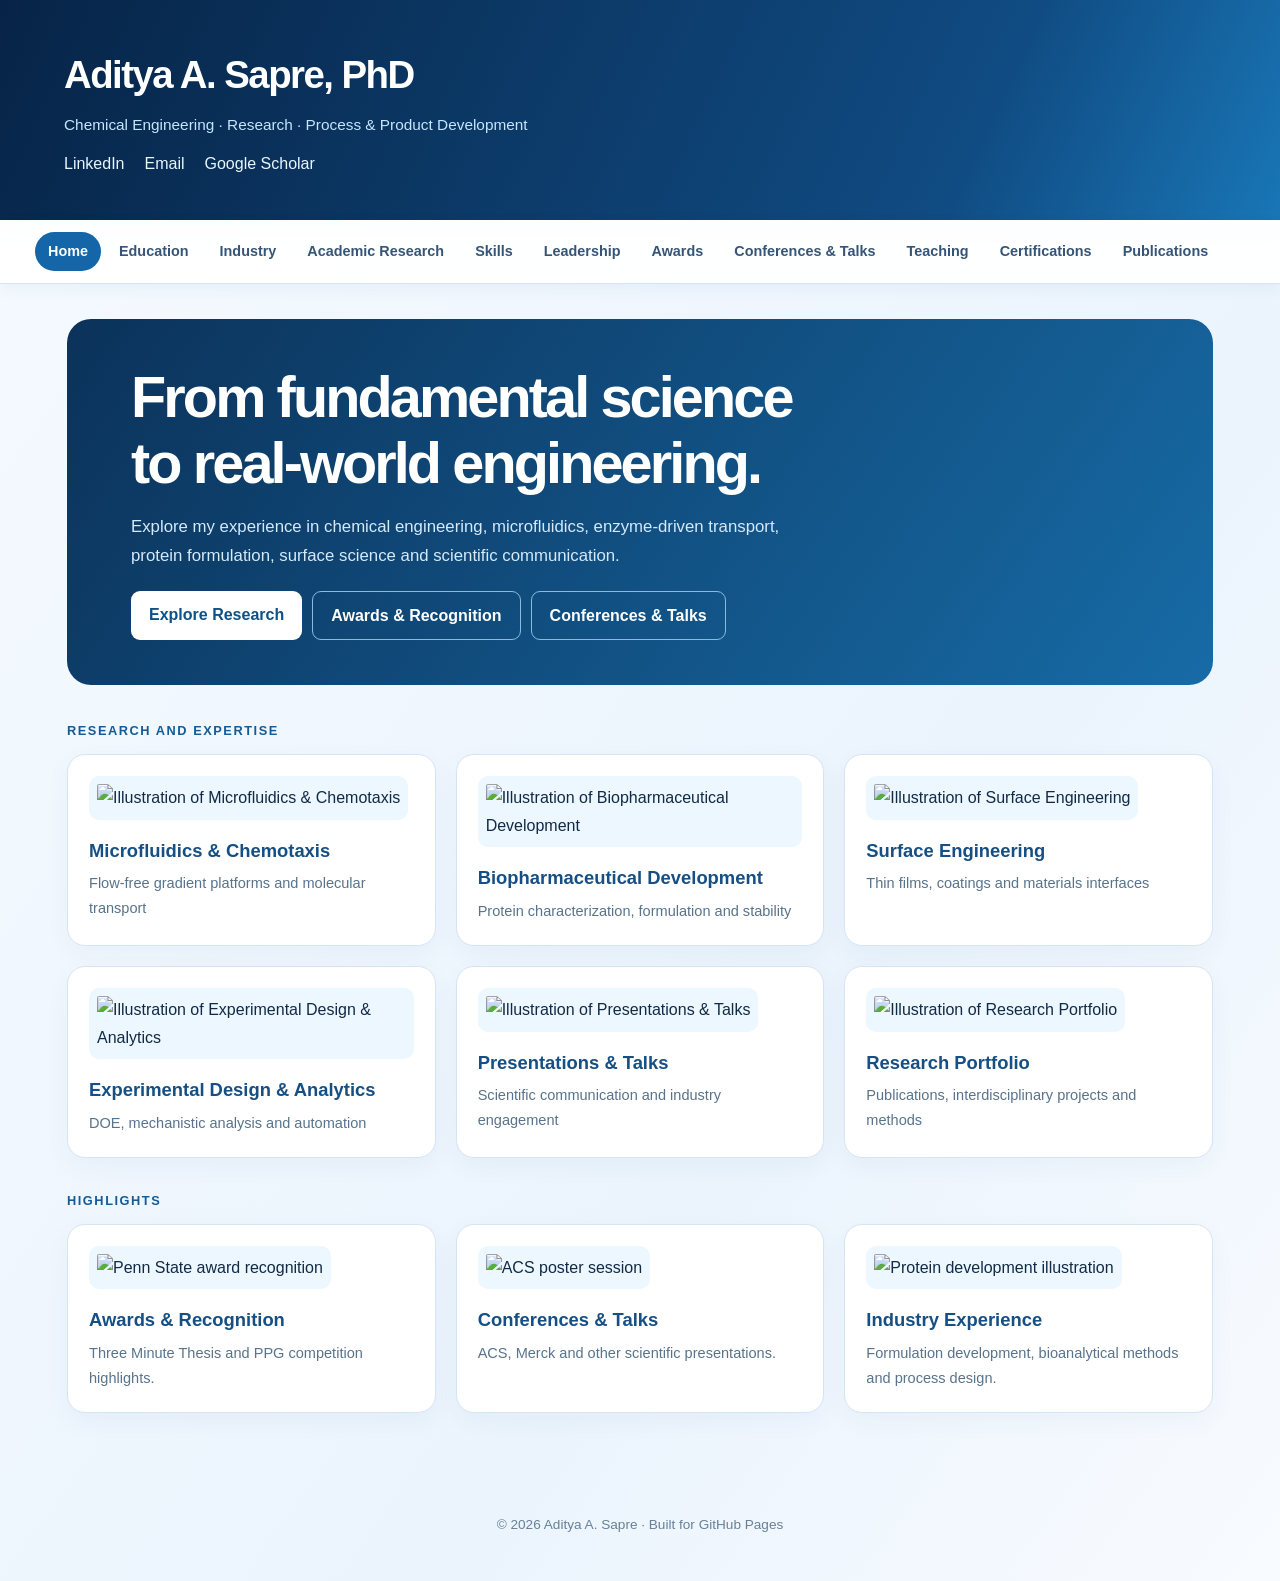
==== commit 8063c8f2: "Add files via upload" ====
--- a/index.html
+++ b/index.html
@@ -1 +1 @@
-<!DOCTYPE html><html lang="en"><head><meta charset="utf-8"><meta name="viewport" content="width=device-width,initial-scale=1"><meta name="description" content="Research, education, industry experience and publications of Aditya A. Sapre"><title>Home | Aditya A. Sapre</title><link rel="stylesheet" href="styles.css"></head><body><header><h1>Aditya A. Sapre</h1><p class="subtitle">Chemical Engineering · Research · Process Development</p><p class="social"><a href="https://www.linkedin.com/in/aditya-sapre-00100/" target="_blank" rel="noopener noreferrer">LinkedIn</a> | <a href="mailto:aditya.sapre1995@gmail.com">Email</a> | <a href="https://scholar.google.com/citations?user=CB2lt_UAAAAJ&amp;hl=en" target="_blank" rel="noopener noreferrer">Google Scholar</a></p></header><nav aria-label="Main navigation"><a href="index.html" class="active">Home</a><a href="education.html" class="">Education</a><a href="industry.html" class="">Industry</a><a href="academic.html" class="">Academic Research</a><a href="skills.html" class="">Skills</a><a href="leadership.html" class="">Leadership</a><a href="awards.html" class="">Awards</a><a href="conferences.html" class="">Conferences</a><a href="teaching.html" class="">Teaching</a><a href="certs.html" class="">Certifications</a><a href="pubs.html" class="">Publications</a></nav><main><div class="section-card"><h2>Professional Portfolio</h2><p class="intro">Explore my background in chemical engineering, formulation development, microfluidics, materials science, and interdisciplinary research. Select any section to open its dedicated page.</p><div class="homegrid"><a class="tile" href="education.html"><b>Education</b><span>Open education page →</span></a><a class="tile" href="industry.html"><b>Industry</b><span>Open industry page →</span></a><a class="tile" href="academic.html"><b>Academic Research</b><span>Open academic research page →</span></a><a class="tile" href="skills.html"><b>Skills</b><span>Open skills page →</span></a><a class="tile" href="leadership.html"><b>Leadership</b><span>Open leadership page →</span></a><a class="tile" href="awards.html"><b>Awards</b><span>Open awards page →</span></a><a class="tile" href="conferences.html"><b>Conferences</b><span>Open conferences page →</span></a><a class="tile" href="teaching.html"><b>Teaching</b><span>Open teaching page →</span></a><a class="tile" href="certs.html"><b>Certifications</b><span>Open certifications page →</span></a><a class="tile" href="pubs.html"><b>Publications</b><span>Open publications page →</span></a></div></div></main><footer>© 2026 Aditya A. Sapre · Research &amp; Professional Portfolio</footer></body></html>+<!DOCTYPE html><html lang="en"><head><meta charset="utf-8"><meta name="viewport" content="width=device-width, initial-scale=1"><meta name="description" content="Research, professional experience, awards and presentations of Aditya A. Sapre, PhD"><title>Home | Aditya A. Sapre</title><link rel="stylesheet" href="style.css"></head><body><header><div class="brand">Aditya A. Sapre, PhD</div><div class="descriptor">Chemical Engineering · Research · Process &amp; Product Development</div><div class="links"><a href="https://www.linkedin.com/in/aditya-sapre-00100/" target="_blank" rel="noopener">LinkedIn</a><a href="mailto:aditya.sapre1995@gmail.com">Email</a><a href="https://scholar.google.com/citations?user=CB2lt_UAAAAJ&amp;hl=en" target="_blank" rel="noopener">Google Scholar</a></div></header><nav aria-label="Primary navigation"><a href="index.html" class="active">Home</a><a href="education.html" class="">Education</a><a href="industry.html" class="">Industry</a><a href="academic.html" class="">Academic Research</a><a href="skills.html" class="">Skills</a><a href="leadership.html" class="">Leadership</a><a href="awards.html" class="">Awards</a><a href="conferences.html" class="">Conferences & Talks</a><a href="teaching.html" class="">Teaching</a><a href="certs.html" class="">Certifications</a><a href="pubs.html" class="">Publications</a></nav><main><section class="hero"><h1>From fundamental science<br>to real-world engineering.</h1><p>Explore my experience in chemical engineering, microfluidics, enzyme-driven transport, protein formulation, surface science and scientific communication.</p><div class="actions"><a href="academic.html">Explore Research</a><a class="outline" href="awards.html">Awards & Recognition</a><a class="outline" href="conferences.html">Conferences & Talks</a></div></section><div class="sectionlabel">Research and expertise</div><div class="tiles"><a class="tile" href="academic.html"><img src="assets/schematic-microfluidics.svg" alt="Illustration of Microfluidics &amp; Chemotaxis"><h3>Microfluidics & Chemotaxis</h3><p>Flow-free gradient platforms and molecular transport</p></a><a class="tile" href="industry.html"><img src="assets/schematic-formulation.svg" alt="Illustration of Biopharmaceutical Development"><h3>Biopharmaceutical Development</h3><p>Protein characterization, formulation and stability</p></a><a class="tile" href="skills.html"><img src="assets/schematic-surfaces.svg" alt="Illustration of Surface Engineering"><h3>Surface Engineering</h3><p>Thin films, coatings and materials interfaces</p></a><a class="tile" href="skills.html"><img src="assets/schematic-analytics.svg" alt="Illustration of Experimental Design &amp; Analytics"><h3>Experimental Design & Analytics</h3><p>DOE, mechanistic analysis and automation</p></a><a class="tile" href="conferences.html"><img src="assets/schematic-presentations.svg" alt="Illustration of Presentations &amp; Talks"><h3>Presentations & Talks</h3><p>Scientific communication and industry engagement</p></a><a class="tile" href="pubs.html"><img src="assets/schematic-research.svg" alt="Illustration of Research Portfolio"><h3>Research Portfolio</h3><p>Publications, interdisciplinary projects and methods</p></a></div><div class="sectionlabel">Highlights</div><div class="tiles"><a class="tile" href="awards.html"><img src="assets/three-minute-thesis.jpg" alt="Penn State award recognition" style="object-fit:cover"><h3>Awards & Recognition</h3><p>Three Minute Thesis and PPG competition highlights.</p></a><a class="tile" href="conferences.html"><img src="assets/acs-spring-poster.jpg" alt="ACS poster session" style="object-fit:cover"><h3>Conferences & Talks</h3><p>ACS, Merck and other scientific presentations.</p></a><a class="tile" href="industry.html"><img src="assets/schematic-formulation.svg" alt="Protein development illustration"><h3>Industry Experience</h3><p>Formulation development, bioanalytical methods and process design.</p></a></div></main><footer class="footer">© 2026 Aditya A. Sapre · Built for GitHub Pages</footer></body></html>
--- a/style.css
+++ b/style.css
@@ -0,0 +1,2 @@
+
+:root{--ink:#122a45;--muted:#536c88;--navy:#09264c;--blue:#1463ab;--sky:#e9f4ff;--border:#d6e5f2;--card:#fff}*{box-sizing:border-box}html{scroll-behavior:smooth}body{margin:0;font-family:Inter,ui-sans-serif,-apple-system,BlinkMacSystemFont,"Segoe UI",Arial,sans-serif;color:var(--ink);background:linear-gradient(125deg,#f5faff 0%,#ebf4fd 65%,#f8fbff 100%);line-height:1.72}a{color:#0765ad}a:hover{color:#00477d}header{background:linear-gradient(115deg,#072447,#104b82 75%,#1976b6);color:white;padding:42px clamp(20px,5vw,80px);box-shadow:0 5px 24px #0b376220}header .brand{font-weight:800;font-size:clamp(1.7rem,3vw,2.7rem);letter-spacing:-.04em}header .descriptor{color:#c6e6ff;margin:4px 0 12px;font-size:.96rem}header .links{display:flex;gap:20px;flex-wrap:wrap}header .links a{color:#e8f6ff;text-decoration:none}nav{position:sticky;top:0;z-index:20;background:#fffE;backdrop-filter:blur(12px);border-bottom:1px solid var(--border);display:flex;overflow:auto;gap:5px;padding:12px max(16px,calc((100vw - 1210px)/2));box-shadow:0 5px 15px #124b7e0d}nav a{white-space:nowrap;text-decoration:none;color:#365576;font-size:.9rem;font-weight:650;padding:7px 13px;border-radius:30px}nav a:hover,nav a.active{background:#1566a9;color:white}main{max-width:1190px;margin:35px auto 80px;padding:0 22px}.pagehead{padding:26px 32px 30px;background:linear-gradient(110deg,#0b365f,#1c70aa);border-radius:20px;color:white;margin-bottom:24px}.pagehead h1{margin:0;font-size:clamp(1.7rem,3.1vw,2.5rem);line-height:1.2}.pagehead p{color:#d7ecff;margin:10px 0 0}.content,.tile,.photo-card{background:white;border:1px solid var(--border);border-radius:18px;box-shadow:0 8px 26px #124b7e0b}.content{padding:clamp(20px,3.6vw,44px);overflow-wrap:anywhere}.content h2{color:#0b487b;border-bottom:2px solid #e2eef8;padding-bottom:9px;margin-top:0}.content h3{color:#185a93;margin-top:27px}.content li{margin-bottom:8px}.content p{margin:12px 0}.content ul{padding-left:24px}.content details{margin:15px 0;padding:12px 16px;background:#f4f9fe;border:1px solid #dcecf8;border-radius:12px}.content summary{cursor:pointer;font-weight:700;color:#0c5088}.content img.pub-image{max-width:min(400px,100%);height:auto;display:block;margin:15px 0}.gallery{display:grid;grid-template-columns:repeat(auto-fit,minmax(min(100%,290px),1fr));gap:22px;margin:25px 0 28px}.photo-card{padding:12px;overflow:hidden}.photo-card img.photo{width:100%;height:245px;object-fit:cover;border-radius:12px;background:#ebf2fa}.photo-card .caption{padding:11px 5px 4px;font-weight:700;color:#173d65;line-height:1.35}.photo-card .subcaption{padding:0 5px 9px;color:#657d94;font-size:.88rem}.brandmark{max-width:120px;max-height:48px;object-fit:contain!important;margin:10px 5px 0}.hero{background:linear-gradient(125deg,#0b325a,#176ba6);padding:45px clamp(25px,5vw,65px);border-radius:24px;color:white;margin-bottom:35px}.hero h1{font-size:clamp(2rem,4.5vw,3.7rem);line-height:1.15;letter-spacing:-.05em;margin:0 0 15px}.hero p{color:#d5eafb;max-width:700px;font-size:1.05rem}.hero .actions{display:flex;gap:10px;flex-wrap:wrap;margin-top:20px}.hero .actions a{display:inline-block;background:white;color:#0d5186;border-radius:9px;text-decoration:none;padding:10px 18px;font-weight:750}.hero .actions a.outline{background:transparent;color:white;border:1px solid #8abbdf}.sectionlabel{color:#155b96;text-transform:uppercase;letter-spacing:.12em;font-size:.8rem;font-weight:800;margin:32px 0 12px}.tiles{display:grid;grid-template-columns:repeat(auto-fit,minmax(min(100%,280px),1fr));gap:20px}.tile{padding:21px;color:inherit;text-decoration:none;transition:transform .2s,box-shadow .2s;display:block}.tile:hover{transform:translateY(-4px);box-shadow:0 14px 35px #164e7b20}.tile img{height:150px;width:100%;object-fit:contain;background:#edf7ff;border-radius:10px;padding:8px}.tile h3{margin:15px 0 5px;color:#164f83;font-size:1.15rem}.tile p{color:#58738b;margin:0;font-size:.91rem}.footer{text-align:center;color:#688098;padding:20px 15px 45px;font-size:.85rem}.missing{display:none} @media(max-width:650px){header{padding:24px 18px}main{padding:0 13px;margin:18px auto 42px}.gallery{grid-template-columns:1fr}.photo-card img.photo{height:auto;max-height:460px;object-fit:contain}nav{padding:9px 10px}.content{padding:20px}}
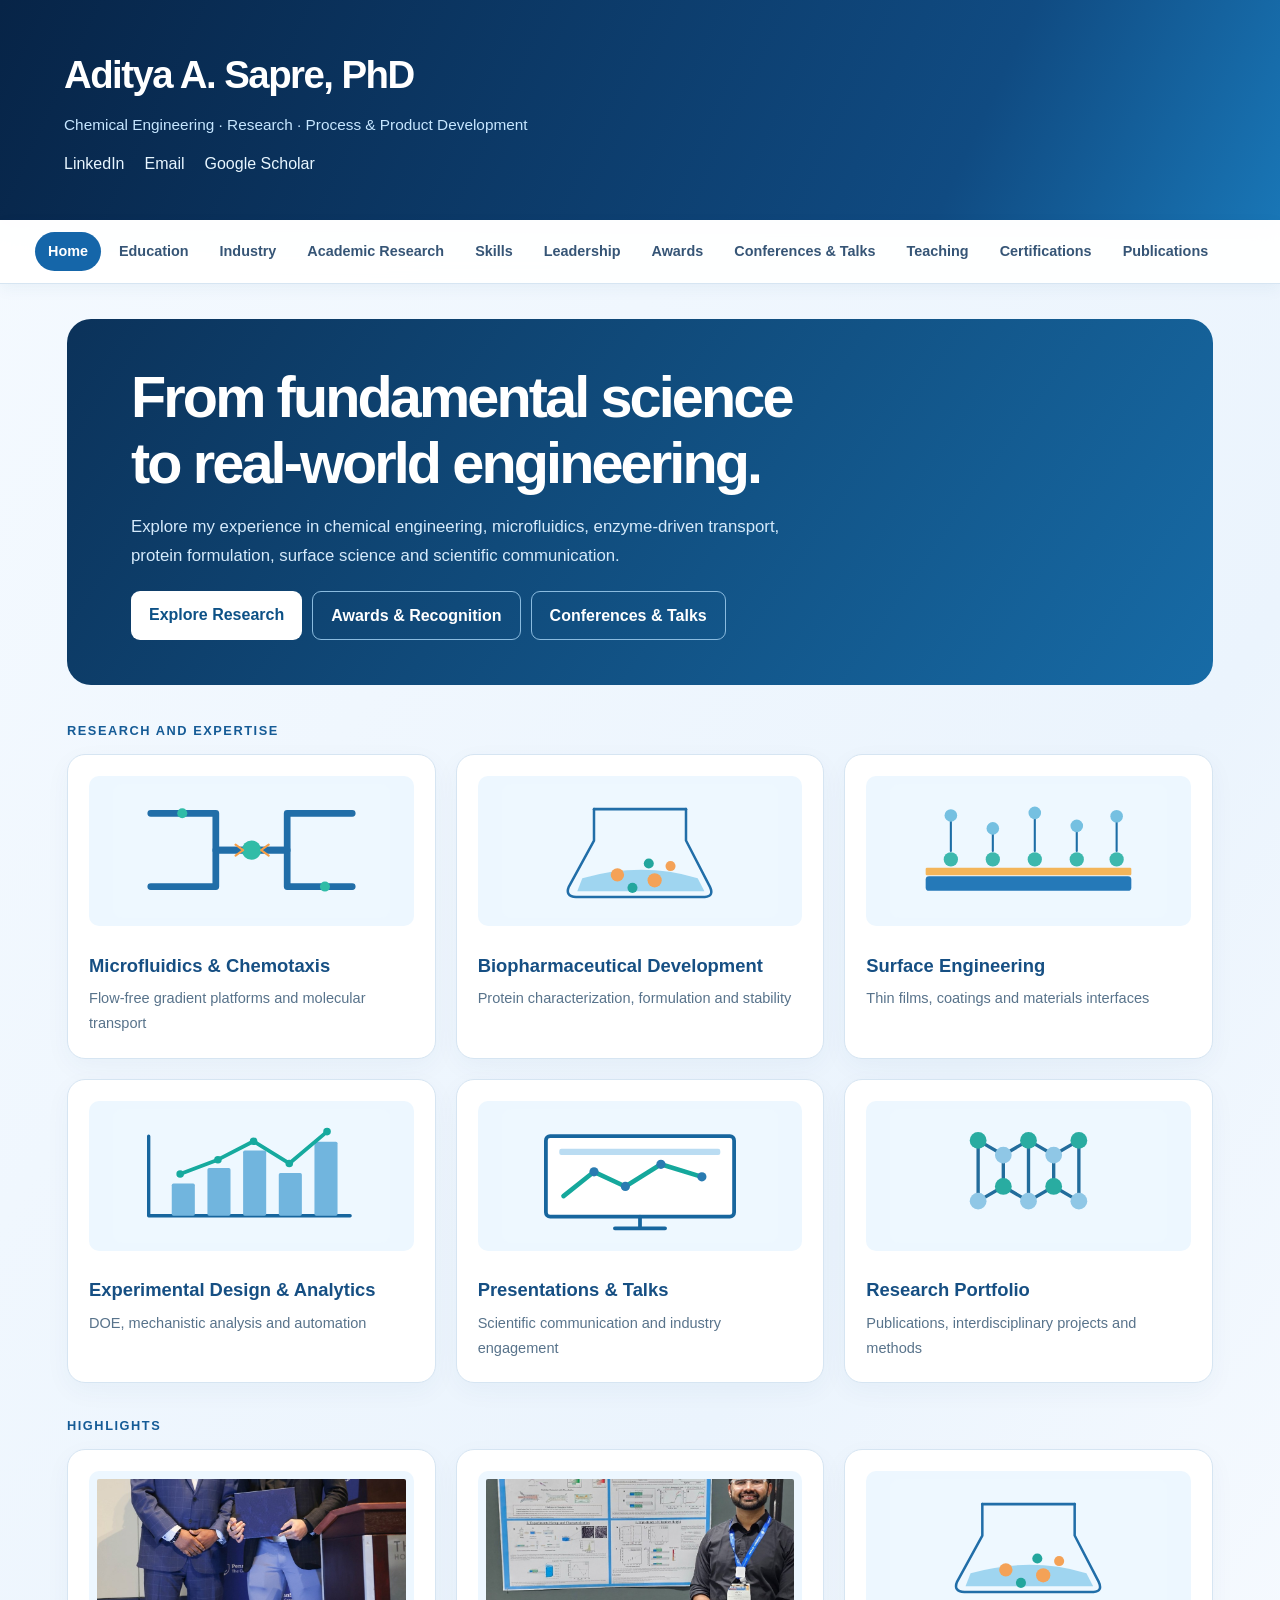
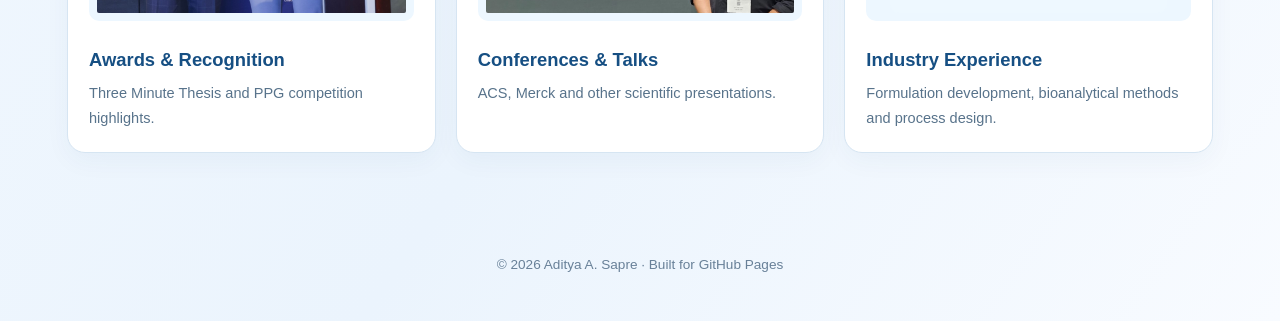
==== commit 1bcee550: "Add files via upload" ====
--- a/index.html
+++ b/index.html
@@ -1 +1 @@
-<!DOCTYPE html><html lang="en"><head><meta charset="utf-8"><meta name="viewport" content="width=device-width, initial-scale=1"><meta name="description" content="Research, professional experience, awards and presentations of Aditya A. Sapre, PhD"><title>Home | Aditya A. Sapre</title><link rel="stylesheet" href="style.css"></head><body><header><div class="brand">Aditya A. Sapre, PhD</div><div class="descriptor">Chemical Engineering · Research · Process &amp; Product Development</div><div class="links"><a href="https://www.linkedin.com/in/aditya-sapre-00100/" target="_blank" rel="noopener">LinkedIn</a><a href="mailto:aditya.sapre1995@gmail.com">Email</a><a href="https://scholar.google.com/citations?user=CB2lt_UAAAAJ&amp;hl=en" target="_blank" rel="noopener">Google Scholar</a></div></header><nav aria-label="Primary navigation"><a href="index.html" class="active">Home</a><a href="education.html" class="">Education</a><a href="industry.html" class="">Industry</a><a href="academic.html" class="">Academic Research</a><a href="skills.html" class="">Skills</a><a href="leadership.html" class="">Leadership</a><a href="awards.html" class="">Awards</a><a href="conferences.html" class="">Conferences & Talks</a><a href="teaching.html" class="">Teaching</a><a href="certs.html" class="">Certifications</a><a href="pubs.html" class="">Publications</a></nav><main><section class="hero"><h1>From fundamental science<br>to real-world engineering.</h1><p>Explore my experience in chemical engineering, microfluidics, enzyme-driven transport, protein formulation, surface science and scientific communication.</p><div class="actions"><a href="academic.html">Explore Research</a><a class="outline" href="awards.html">Awards & Recognition</a><a class="outline" href="conferences.html">Conferences & Talks</a></div></section><div class="sectionlabel">Research and expertise</div><div class="tiles"><a class="tile" href="academic.html"><img src="assets/schematic-microfluidics.svg" alt="Illustration of Microfluidics &amp; Chemotaxis"><h3>Microfluidics & Chemotaxis</h3><p>Flow-free gradient platforms and molecular transport</p></a><a class="tile" href="industry.html"><img src="assets/schematic-formulation.svg" alt="Illustration of Biopharmaceutical Development"><h3>Biopharmaceutical Development</h3><p>Protein characterization, formulation and stability</p></a><a class="tile" href="skills.html"><img src="assets/schematic-surfaces.svg" alt="Illustration of Surface Engineering"><h3>Surface Engineering</h3><p>Thin films, coatings and materials interfaces</p></a><a class="tile" href="skills.html"><img src="assets/schematic-analytics.svg" alt="Illustration of Experimental Design &amp; Analytics"><h3>Experimental Design & Analytics</h3><p>DOE, mechanistic analysis and automation</p></a><a class="tile" href="conferences.html"><img src="assets/schematic-presentations.svg" alt="Illustration of Presentations &amp; Talks"><h3>Presentations & Talks</h3><p>Scientific communication and industry engagement</p></a><a class="tile" href="pubs.html"><img src="assets/schematic-research.svg" alt="Illustration of Research Portfolio"><h3>Research Portfolio</h3><p>Publications, interdisciplinary projects and methods</p></a></div><div class="sectionlabel">Highlights</div><div class="tiles"><a class="tile" href="awards.html"><img src="assets/three-minute-thesis.jpg" alt="Penn State award recognition" style="object-fit:cover"><h3>Awards & Recognition</h3><p>Three Minute Thesis and PPG competition highlights.</p></a><a class="tile" href="conferences.html"><img src="assets/acs-spring-poster.jpg" alt="ACS poster session" style="object-fit:cover"><h3>Conferences & Talks</h3><p>ACS, Merck and other scientific presentations.</p></a><a class="tile" href="industry.html"><img src="assets/schematic-formulation.svg" alt="Protein development illustration"><h3>Industry Experience</h3><p>Formulation development, bioanalytical methods and process design.</p></a></div></main><footer class="footer">© 2026 Aditya A. Sapre · Built for GitHub Pages</footer></body></html>+<!DOCTYPE html><html lang="en"><head><meta charset="utf-8"><meta name="viewport" content="width=device-width, initial-scale=1"><meta name="description" content="Research, professional experience, awards and presentations of Aditya A. Sapre, PhD"><title>Home | Aditya A. Sapre</title><link rel="stylesheet" href="style.css"></head><body><header><div class="brand">Aditya A. Sapre, PhD</div><div class="descriptor">Chemical Engineering · Research · Process &amp; Product Development</div><div class="links"><a href="https://www.linkedin.com/in/aditya-sapre-00100/" target="_blank" rel="noopener">LinkedIn</a><a href="mailto:aditya.sapre1995@gmail.com">Email</a><a href="https://scholar.google.com/citations?user=CB2lt_UAAAAJ&amp;hl=en" target="_blank" rel="noopener">Google Scholar</a></div></header><nav aria-label="Primary navigation"><a href="index.html" class="active">Home</a><a href="education.html" class="">Education</a><a href="industry.html" class="">Industry</a><a href="academic.html" class="">Academic Research</a><a href="skills.html" class="">Skills</a><a href="leadership.html" class="">Leadership</a><a href="awards.html" class="">Awards</a><a href="conferences.html" class="">Conferences & Talks</a><a href="teaching.html" class="">Teaching</a><a href="certs.html" class="">Certifications</a><a href="pubs.html" class="">Publications</a></nav><main><section class="hero"><h1>From fundamental science<br>to real-world engineering.</h1><p>Explore my experience in chemical engineering, microfluidics, enzyme-driven transport, protein formulation, surface science and scientific communication.</p><div class="actions"><a href="academic.html">Explore Research</a><a class="outline" href="awards.html">Awards & Recognition</a><a class="outline" href="conferences.html">Conferences & Talks</a></div></section><div class="sectionlabel">Research and expertise</div><div class="tiles"><a class="tile" href="academic.html"><img src="schematic-microfluidics.svg" alt="Illustration of Microfluidics &amp; Chemotaxis"><h3>Microfluidics & Chemotaxis</h3><p>Flow-free gradient platforms and molecular transport</p></a><a class="tile" href="industry.html"><img src="schematic-formulation.svg" alt="Illustration of Biopharmaceutical Development"><h3>Biopharmaceutical Development</h3><p>Protein characterization, formulation and stability</p></a><a class="tile" href="skills.html"><img src="schematic-surfaces.svg" alt="Illustration of Surface Engineering"><h3>Surface Engineering</h3><p>Thin films, coatings and materials interfaces</p></a><a class="tile" href="skills.html"><img src="schematic-analytics.svg" alt="Illustration of Experimental Design &amp; Analytics"><h3>Experimental Design & Analytics</h3><p>DOE, mechanistic analysis and automation</p></a><a class="tile" href="conferences.html"><img src="schematic-presentations.svg" alt="Illustration of Presentations &amp; Talks"><h3>Presentations & Talks</h3><p>Scientific communication and industry engagement</p></a><a class="tile" href="pubs.html"><img src="schematic-research.svg" alt="Illustration of Research Portfolio"><h3>Research Portfolio</h3><p>Publications, interdisciplinary projects and methods</p></a></div><div class="sectionlabel">Highlights</div><div class="tiles"><a class="tile" href="awards.html"><img src="three-minute-thesis.jpg" alt="Penn State award recognition" style="object-fit:cover"><h3>Awards & Recognition</h3><p>Three Minute Thesis and PPG competition highlights.</p></a><a class="tile" href="conferences.html"><img src="acs-spring-poster.jpg" alt="ACS poster session" style="object-fit:cover"><h3>Conferences & Talks</h3><p>ACS, Merck and other scientific presentations.</p></a><a class="tile" href="industry.html"><img src="schematic-formulation.svg" alt="Protein development illustration"><h3>Industry Experience</h3><p>Formulation development, bioanalytical methods and process design.</p></a></div></main><footer class="footer">© 2026 Aditya A. Sapre · Built for GitHub Pages</footer></body></html>
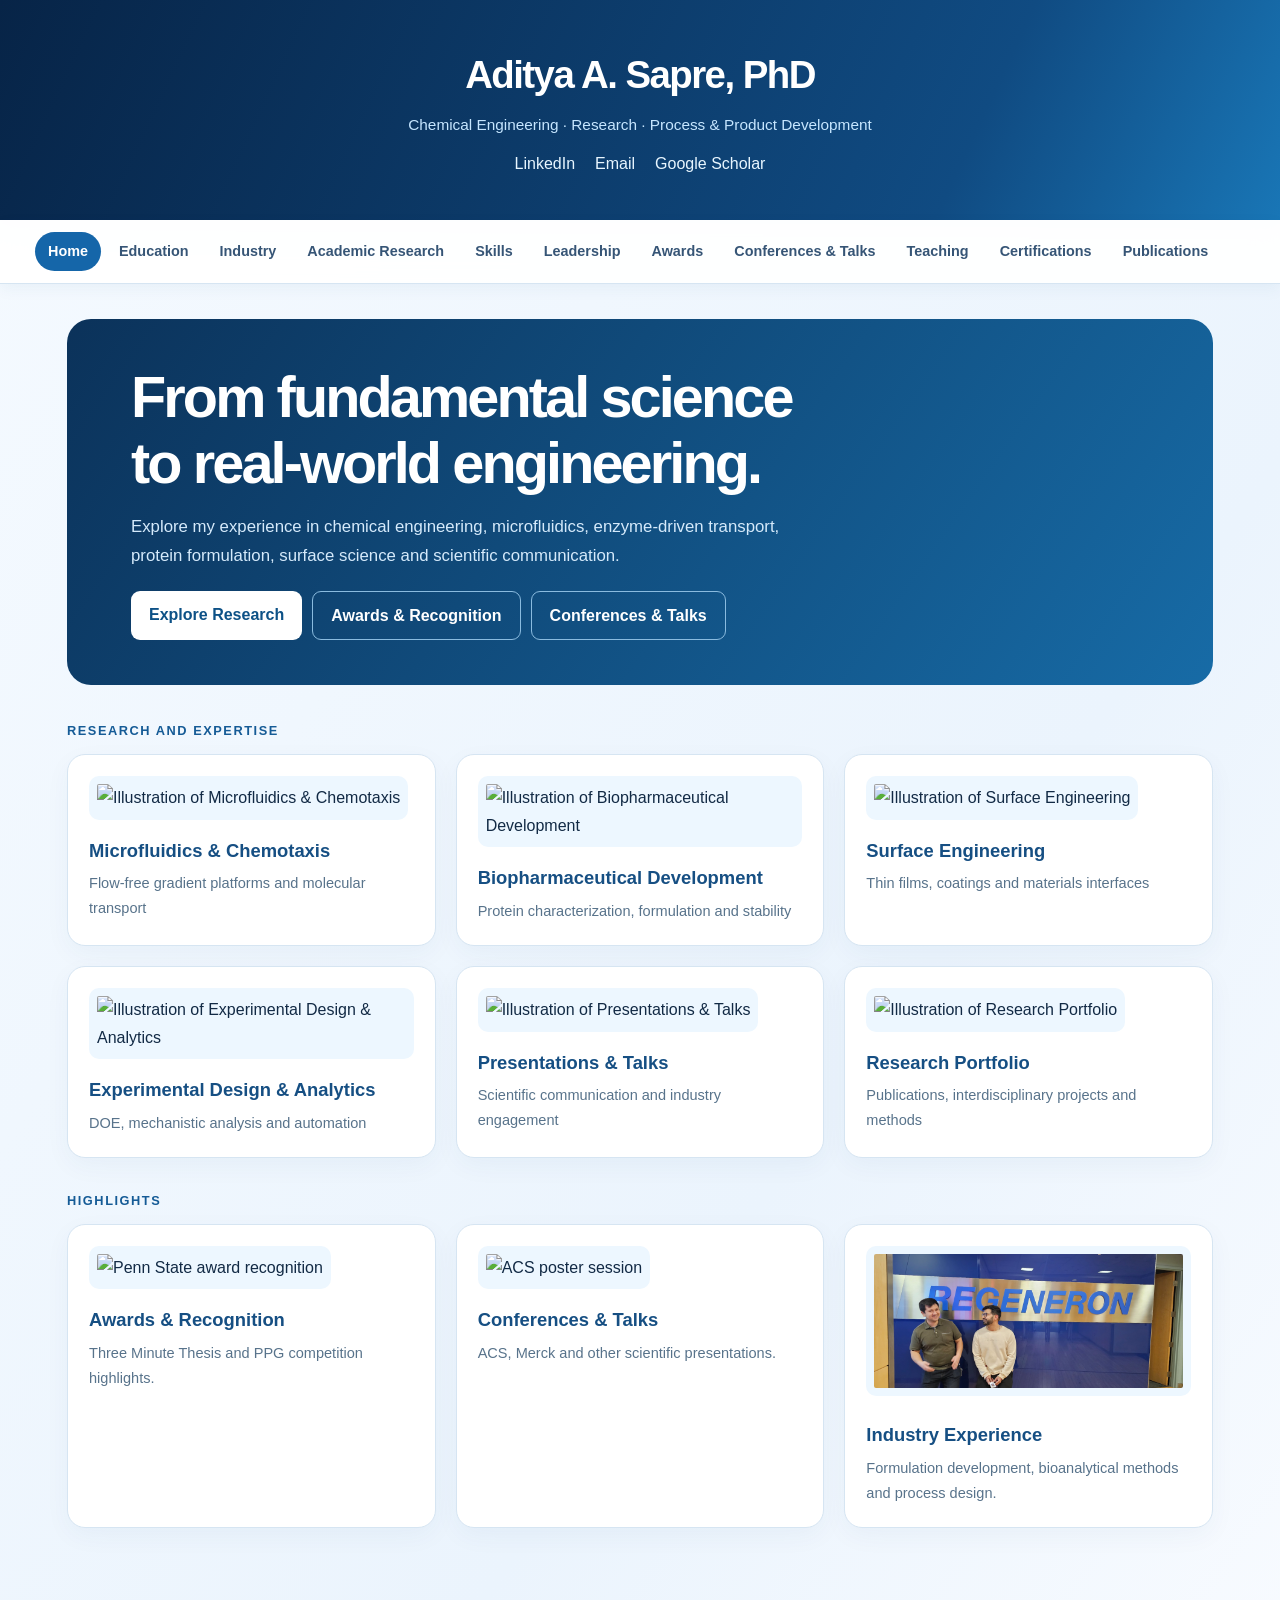
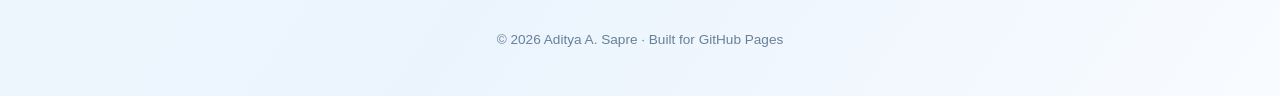
==== commit dfbd9f18: "Add files via upload" ====
--- a/index.html
+++ b/index.html
@@ -1 +1 @@
-<!DOCTYPE html><html lang="en"><head><meta charset="utf-8"><meta name="viewport" content="width=device-width, initial-scale=1"><meta name="description" content="Research, professional experience, awards and presentations of Aditya A. Sapre, PhD"><title>Home | Aditya A. Sapre</title><link rel="stylesheet" href="style.css"></head><body><header><div class="brand">Aditya A. Sapre, PhD</div><div class="descriptor">Chemical Engineering · Research · Process &amp; Product Development</div><div class="links"><a href="https://www.linkedin.com/in/aditya-sapre-00100/" target="_blank" rel="noopener">LinkedIn</a><a href="mailto:aditya.sapre1995@gmail.com">Email</a><a href="https://scholar.google.com/citations?user=CB2lt_UAAAAJ&amp;hl=en" target="_blank" rel="noopener">Google Scholar</a></div></header><nav aria-label="Primary navigation"><a href="index.html" class="active">Home</a><a href="education.html" class="">Education</a><a href="industry.html" class="">Industry</a><a href="academic.html" class="">Academic Research</a><a href="skills.html" class="">Skills</a><a href="leadership.html" class="">Leadership</a><a href="awards.html" class="">Awards</a><a href="conferences.html" class="">Conferences & Talks</a><a href="teaching.html" class="">Teaching</a><a href="certs.html" class="">Certifications</a><a href="pubs.html" class="">Publications</a></nav><main><section class="hero"><h1>From fundamental science<br>to real-world engineering.</h1><p>Explore my experience in chemical engineering, microfluidics, enzyme-driven transport, protein formulation, surface science and scientific communication.</p><div class="actions"><a href="academic.html">Explore Research</a><a class="outline" href="awards.html">Awards & Recognition</a><a class="outline" href="conferences.html">Conferences & Talks</a></div></section><div class="sectionlabel">Research and expertise</div><div class="tiles"><a class="tile" href="academic.html"><img src="schematic-microfluidics.svg" alt="Illustration of Microfluidics &amp; Chemotaxis"><h3>Microfluidics & Chemotaxis</h3><p>Flow-free gradient platforms and molecular transport</p></a><a class="tile" href="industry.html"><img src="schematic-formulation.svg" alt="Illustration of Biopharmaceutical Development"><h3>Biopharmaceutical Development</h3><p>Protein characterization, formulation and stability</p></a><a class="tile" href="skills.html"><img src="schematic-surfaces.svg" alt="Illustration of Surface Engineering"><h3>Surface Engineering</h3><p>Thin films, coatings and materials interfaces</p></a><a class="tile" href="skills.html"><img src="schematic-analytics.svg" alt="Illustration of Experimental Design &amp; Analytics"><h3>Experimental Design & Analytics</h3><p>DOE, mechanistic analysis and automation</p></a><a class="tile" href="conferences.html"><img src="schematic-presentations.svg" alt="Illustration of Presentations &amp; Talks"><h3>Presentations & Talks</h3><p>Scientific communication and industry engagement</p></a><a class="tile" href="pubs.html"><img src="schematic-research.svg" alt="Illustration of Research Portfolio"><h3>Research Portfolio</h3><p>Publications, interdisciplinary projects and methods</p></a></div><div class="sectionlabel">Highlights</div><div class="tiles"><a class="tile" href="awards.html"><img src="three-minute-thesis.jpg" alt="Penn State award recognition" style="object-fit:cover"><h3>Awards & Recognition</h3><p>Three Minute Thesis and PPG competition highlights.</p></a><a class="tile" href="conferences.html"><img src="acs-spring-poster.jpg" alt="ACS poster session" style="object-fit:cover"><h3>Conferences & Talks</h3><p>ACS, Merck and other scientific presentations.</p></a><a class="tile" href="industry.html"><img src="schematic-formulation.svg" alt="Protein development illustration"><h3>Industry Experience</h3><p>Formulation development, bioanalytical methods and process design.</p></a></div></main><footer class="footer">© 2026 Aditya A. Sapre · Built for GitHub Pages</footer></body></html>+<!DOCTYPE html><html lang="en"><head><meta charset="utf-8"><meta name="viewport" content="width=device-width, initial-scale=1"><meta name="description" content="Research, professional experience, awards and presentations of Aditya A. Sapre, PhD"><title>Home | Aditya A. Sapre</title><link rel="stylesheet" href="style.css"></head><body><header><div class="brand">Aditya A. Sapre, PhD</div><div class="descriptor">Chemical Engineering · Research · Process &amp; Product Development</div><div class="links"><a href="https://www.linkedin.com/in/aditya-sapre-00100/" target="_blank" rel="noopener">LinkedIn</a><a href="mailto:aditya.sapre1995@gmail.com">Email</a><a href="https://scholar.google.com/citations?user=CB2lt_UAAAAJ&amp;hl=en" target="_blank" rel="noopener">Google Scholar</a></div></header><nav aria-label="Primary navigation"><a href="index.html" class="active">Home</a><a href="education.html" class="">Education</a><a href="industry.html" class="">Industry</a><a href="academic.html" class="">Academic Research</a><a href="skills.html" class="">Skills</a><a href="leadership.html" class="">Leadership</a><a href="awards.html" class="">Awards</a><a href="conferences.html" class="">Conferences & Talks</a><a href="teaching.html" class="">Teaching</a><a href="certs.html" class="">Certifications</a><a href="pubs.html" class="">Publications</a></nav><main><section class="hero"><h1>From fundamental science<br>to real-world engineering.</h1><p>Explore my experience in chemical engineering, microfluidics, enzyme-driven transport, protein formulation, surface science and scientific communication.</p><div class="actions"><a href="academic.html">Explore Research</a><a class="outline" href="awards.html">Awards & Recognition</a><a class="outline" href="conferences.html">Conferences & Talks</a></div></section><div class="sectionlabel">Research and expertise</div><div class="tiles"><a class="tile" href="academic.html"><img src="assets/schematic-microfluidics.svg" alt="Illustration of Microfluidics &amp; Chemotaxis"><h3>Microfluidics & Chemotaxis</h3><p>Flow-free gradient platforms and molecular transport</p></a><a class="tile" href="industry.html"><img src="assets/schematic-formulation.svg" alt="Illustration of Biopharmaceutical Development"><h3>Biopharmaceutical Development</h3><p>Protein characterization, formulation and stability</p></a><a class="tile" href="skills.html"><img src="assets/schematic-surfaces.svg" alt="Illustration of Surface Engineering"><h3>Surface Engineering</h3><p>Thin films, coatings and materials interfaces</p></a><a class="tile" href="skills.html"><img src="assets/schematic-analytics.svg" alt="Illustration of Experimental Design &amp; Analytics"><h3>Experimental Design & Analytics</h3><p>DOE, mechanistic analysis and automation</p></a><a class="tile" href="conferences.html"><img src="assets/schematic-presentations.svg" alt="Illustration of Presentations &amp; Talks"><h3>Presentations & Talks</h3><p>Scientific communication and industry engagement</p></a><a class="tile" href="pubs.html"><img src="assets/schematic-research.svg" alt="Illustration of Research Portfolio"><h3>Research Portfolio</h3><p>Publications, interdisciplinary projects and methods</p></a></div><div class="sectionlabel">Highlights</div><div class="tiles"><a class="tile" href="awards.html"><img src="assets/three-minute-thesis.jpg" alt="Penn State award recognition" style="object-fit:cover"><h3>Awards & Recognition</h3><p>Three Minute Thesis and PPG competition highlights.</p></a><a class="tile" href="conferences.html"><img src="assets/acs-spring-poster.jpg" alt="ACS poster session" style="object-fit:cover"><h3>Conferences & Talks</h3><p>ACS, Merck and other scientific presentations.</p></a><a class="tile" href="industry.html"><img src="regeneron-team.jpg" alt="Regeneron experience photo" style="object-fit:cover"><h3>Industry Experience</h3><p>Formulation development, bioanalytical methods and process design.</p></a></div></main><footer class="footer">© 2026 Aditya A. Sapre · Built for GitHub Pages</footer></body></html>
--- a/style.css
+++ b/style.css
@@ -1,2 +1,411 @@
 
-:root{--ink:#122a45;--muted:#536c88;--navy:#09264c;--blue:#1463ab;--sky:#e9f4ff;--border:#d6e5f2;--card:#fff}*{box-sizing:border-box}html{scroll-behavior:smooth}body{margin:0;font-family:Inter,ui-sans-serif,-apple-system,BlinkMacSystemFont,"Segoe UI",Arial,sans-serif;color:var(--ink);background:linear-gradient(125deg,#f5faff 0%,#ebf4fd 65%,#f8fbff 100%);line-height:1.72}a{color:#0765ad}a:hover{color:#00477d}header{background:linear-gradient(115deg,#072447,#104b82 75%,#1976b6);color:white;padding:42px clamp(20px,5vw,80px);box-shadow:0 5px 24px #0b376220}header .brand{font-weight:800;font-size:clamp(1.7rem,3vw,2.7rem);letter-spacing:-.04em}header .descriptor{color:#c6e6ff;margin:4px 0 12px;font-size:.96rem}header .links{display:flex;gap:20px;flex-wrap:wrap}header .links a{color:#e8f6ff;text-decoration:none}nav{position:sticky;top:0;z-index:20;background:#fffE;backdrop-filter:blur(12px);border-bottom:1px solid var(--border);display:flex;overflow:auto;gap:5px;padding:12px max(16px,calc((100vw - 1210px)/2));box-shadow:0 5px 15px #124b7e0d}nav a{white-space:nowrap;text-decoration:none;color:#365576;font-size:.9rem;font-weight:650;padding:7px 13px;border-radius:30px}nav a:hover,nav a.active{background:#1566a9;color:white}main{max-width:1190px;margin:35px auto 80px;padding:0 22px}.pagehead{padding:26px 32px 30px;background:linear-gradient(110deg,#0b365f,#1c70aa);border-radius:20px;color:white;margin-bottom:24px}.pagehead h1{margin:0;font-size:clamp(1.7rem,3.1vw,2.5rem);line-height:1.2}.pagehead p{color:#d7ecff;margin:10px 0 0}.content,.tile,.photo-card{background:white;border:1px solid var(--border);border-radius:18px;box-shadow:0 8px 26px #124b7e0b}.content{padding:clamp(20px,3.6vw,44px);overflow-wrap:anywhere}.content h2{color:#0b487b;border-bottom:2px solid #e2eef8;padding-bottom:9px;margin-top:0}.content h3{color:#185a93;margin-top:27px}.content li{margin-bottom:8px}.content p{margin:12px 0}.content ul{padding-left:24px}.content details{margin:15px 0;padding:12px 16px;background:#f4f9fe;border:1px solid #dcecf8;border-radius:12px}.content summary{cursor:pointer;font-weight:700;color:#0c5088}.content img.pub-image{max-width:min(400px,100%);height:auto;display:block;margin:15px 0}.gallery{display:grid;grid-template-columns:repeat(auto-fit,minmax(min(100%,290px),1fr));gap:22px;margin:25px 0 28px}.photo-card{padding:12px;overflow:hidden}.photo-card img.photo{width:100%;height:245px;object-fit:cover;border-radius:12px;background:#ebf2fa}.photo-card .caption{padding:11px 5px 4px;font-weight:700;color:#173d65;line-height:1.35}.photo-card .subcaption{padding:0 5px 9px;color:#657d94;font-size:.88rem}.brandmark{max-width:120px;max-height:48px;object-fit:contain!important;margin:10px 5px 0}.hero{background:linear-gradient(125deg,#0b325a,#176ba6);padding:45px clamp(25px,5vw,65px);border-radius:24px;color:white;margin-bottom:35px}.hero h1{font-size:clamp(2rem,4.5vw,3.7rem);line-height:1.15;letter-spacing:-.05em;margin:0 0 15px}.hero p{color:#d5eafb;max-width:700px;font-size:1.05rem}.hero .actions{display:flex;gap:10px;flex-wrap:wrap;margin-top:20px}.hero .actions a{display:inline-block;background:white;color:#0d5186;border-radius:9px;text-decoration:none;padding:10px 18px;font-weight:750}.hero .actions a.outline{background:transparent;color:white;border:1px solid #8abbdf}.sectionlabel{color:#155b96;text-transform:uppercase;letter-spacing:.12em;font-size:.8rem;font-weight:800;margin:32px 0 12px}.tiles{display:grid;grid-template-columns:repeat(auto-fit,minmax(min(100%,280px),1fr));gap:20px}.tile{padding:21px;color:inherit;text-decoration:none;transition:transform .2s,box-shadow .2s;display:block}.tile:hover{transform:translateY(-4px);box-shadow:0 14px 35px #164e7b20}.tile img{height:150px;width:100%;object-fit:contain;background:#edf7ff;border-radius:10px;padding:8px}.tile h3{margin:15px 0 5px;color:#164f83;font-size:1.15rem}.tile p{color:#58738b;margin:0;font-size:.91rem}.footer{text-align:center;color:#688098;padding:20px 15px 45px;font-size:.85rem}.missing{display:none} @media(max-width:650px){header{padding:24px 18px}main{padding:0 13px;margin:18px auto 42px}.gallery{grid-template-columns:1fr}.photo-card img.photo{height:auto;max-height:460px;object-fit:contain}nav{padding:9px 10px}.content{padding:20px}}
+
+:root {
+  --ink: #122a45;
+  --muted: #536c88;
+  --navy: #09264c;
+  --blue: #1463ab;
+  --sky: #e9f4ff;
+  --border: #d6e5f2;
+  --card: #fff;
+}
+
+/* GENERAL SETTINGS */
+
+* {
+  box-sizing: border-box;
+}
+
+html {
+  scroll-behavior: smooth;
+}
+
+body {
+  margin: 0;
+  font-family: Inter, ui-sans-serif, -apple-system,
+    BlinkMacSystemFont, "Segoe UI", Arial, sans-serif;
+  color: var(--ink);
+  background: linear-gradient(
+    125deg,
+    #f5faff 0%,
+    #ebf4fd 65%,
+    #f8fbff 100%
+  );
+  line-height: 1.72;
+}
+
+a {
+  color: #0765ad;
+}
+
+a:hover {
+  color: #00477d;
+}
+
+/* HEADER */
+
+header {
+  background: linear-gradient(
+    115deg,
+    #072447,
+    #104b82 75%,
+    #1976b6
+  );
+  color: white;
+  padding: 42px clamp(20px, 5vw, 80px);
+  box-shadow: 0 5px 24px #0b376220;
+  text-align: center;
+}
+
+header .brand {
+  font-weight: 800;
+  font-size: clamp(1.7rem, 3vw, 2.7rem);
+  letter-spacing: -0.04em;
+  text-align: center;
+  margin-left: auto;
+  margin-right: auto;
+}
+
+header .descriptor {
+  color: #c6e6ff;
+  margin: 4px auto 12px;
+  font-size: 0.96rem;
+  text-align: center;
+}
+
+header .links {
+  display: flex;
+  justify-content: center;
+  align-items: center;
+  gap: 20px;
+  flex-wrap: wrap;
+}
+
+header .links a {
+  color: #e8f6ff;
+  text-decoration: none;
+}
+
+/* NAVIGATION */
+
+nav {
+  position: sticky;
+  top: 0;
+  z-index: 20;
+  background: #fffE;
+  backdrop-filter: blur(12px);
+  border-bottom: 1px solid var(--border);
+  display: flex;
+  overflow: auto;
+  gap: 5px;
+  padding: 12px max(16px, calc((100vw - 1210px) / 2));
+  box-shadow: 0 5px 15px #124b7e0d;
+}
+
+nav a {
+  white-space: nowrap;
+  text-decoration: none;
+  color: #365576;
+  font-size: 0.9rem;
+  font-weight: 650;
+  padding: 7px 13px;
+  border-radius: 30px;
+}
+
+nav a:hover,
+nav a.active {
+  background: #1566a9;
+  color: white;
+}
+
+/* MAIN CONTENT */
+
+main {
+  max-width: 1190px;
+  margin: 35px auto 80px;
+  padding: 0 22px;
+}
+
+.pagehead {
+  padding: 26px 32px 30px;
+  background: linear-gradient(110deg, #0b365f, #1c70aa);
+  border-radius: 20px;
+  color: white;
+  margin-bottom: 24px;
+}
+
+.pagehead h1 {
+  margin: 0;
+  font-size: clamp(1.7rem, 3.1vw, 2.5rem);
+  line-height: 1.2;
+}
+
+.pagehead p {
+  color: #d7ecff;
+  margin: 10px 0 0;
+}
+
+/* CONTENT CARDS */
+
+.content,
+.tile,
+.photo-card {
+  background: white;
+  border: 1px solid var(--border);
+  border-radius: 18px;
+  box-shadow: 0 8px 26px #124b7e0b;
+}
+
+.content {
+  padding: clamp(20px, 3.6vw, 44px);
+  overflow-wrap: anywhere;
+}
+
+.content h2 {
+  color: #0b487b;
+  border-bottom: 2px solid #e2eef8;
+  padding-bottom: 9px;
+  margin-top: 0;
+}
+
+.content h3 {
+  color: #185a93;
+  margin-top: 27px;
+}
+
+.content li {
+  margin-bottom: 8px;
+}
+
+.content p {
+  margin: 12px 0;
+}
+
+.content ul {
+  padding-left: 24px;
+}
+
+.content details {
+  margin: 15px 0;
+  padding: 12px 16px;
+  background: #f4f9fe;
+  border: 1px solid #dcecf8;
+  border-radius: 12px;
+}
+
+.content summary {
+  cursor: pointer;
+  font-weight: 700;
+  color: #0c5088;
+}
+
+.content img.pub-image {
+  max-width: min(400px, 100%);
+  height: auto;
+  display: block;
+  margin: 15px 0;
+}
+
+/* PHOTO GALLERY */
+
+.gallery {
+  display: grid;
+  grid-template-columns: repeat(
+    auto-fit,
+    minmax(min(100%, 290px), 1fr)
+  );
+  gap: 22px;
+  margin: 25px 0 28px;
+}
+
+.photo-card {
+  padding: 12px;
+  overflow: hidden;
+}
+
+/* Display complete photographs without cropping */
+
+.photo-card img.photo {
+  display: block;
+  width: 100%;
+  height: auto;
+  max-height: none;
+  object-fit: contain;
+  object-position: center;
+  border-radius: 12px;
+  background: #f3f8fc;
+}
+
+.photo-card .caption {
+  padding: 11px 5px 4px;
+  font-weight: 700;
+  color: #173d65;
+  line-height: 1.35;
+}
+
+.photo-card .subcaption {
+  padding: 0 5px 9px;
+  color: #657d94;
+  font-size: 0.88rem;
+}
+
+/* COMPANY LOGOS */
+
+.brandmark {
+  max-width: 120px;
+  max-height: 48px;
+  object-fit: contain !important;
+  margin: 10px 5px 0;
+}
+
+/* HERO SECTION */
+
+.hero {
+  background: linear-gradient(125deg, #0b325a, #176ba6);
+  padding: 45px clamp(25px, 5vw, 65px);
+  border-radius: 24px;
+  color: white;
+  margin-bottom: 35px;
+}
+
+.hero h1 {
+  font-size: clamp(2rem, 4.5vw, 3.7rem);
+  line-height: 1.15;
+  letter-spacing: -0.05em;
+  margin: 0 0 15px;
+}
+
+.hero p {
+  color: #d5eafb;
+  max-width: 700px;
+  font-size: 1.05rem;
+}
+
+.hero .actions {
+  display: flex;
+  gap: 10px;
+  flex-wrap: wrap;
+  margin-top: 20px;
+}
+
+.hero .actions a {
+  display: inline-block;
+  background: white;
+  color: #0d5186;
+  border-radius: 9px;
+  text-decoration: none;
+  padding: 10px 18px;
+  font-weight: 750;
+}
+
+.hero .actions a.outline {
+  background: transparent;
+  color: white;
+  border: 1px solid #8abbdf;
+}
+
+/* SECTION LABELS */
+
+.sectionlabel {
+  color: #155b96;
+  text-transform: uppercase;
+  letter-spacing: 0.12em;
+  font-size: 0.8rem;
+  font-weight: 800;
+  margin: 32px 0 12px;
+}
+
+/* HOMEPAGE TILES */
+
+.tiles {
+  display: grid;
+  grid-template-columns: repeat(
+    auto-fit,
+    minmax(min(100%, 280px), 1fr)
+  );
+  gap: 20px;
+}
+
+.tile {
+  padding: 21px;
+  color: inherit;
+  text-decoration: none;
+  transition: transform 0.2s, box-shadow 0.2s;
+  display: block;
+}
+
+.tile:hover {
+  transform: translateY(-4px);
+  box-shadow: 0 14px 35px #164e7b20;
+}
+
+.tile img {
+  height: 150px;
+  width: 100%;
+  object-fit: contain;
+  background: #edf7ff;
+  border-radius: 10px;
+  padding: 8px;
+}
+
+.tile h3 {
+  margin: 15px 0 5px;
+  color: #164f83;
+  font-size: 1.15rem;
+}
+
+.tile p {
+  color: #58738b;
+  margin: 0;
+  font-size: 0.91rem;
+}
+
+/* FOOTER */
+
+.footer {
+  text-align: center;
+  color: #688098;
+  padding: 20px 15px 45px;
+  font-size: 0.85rem;
+}
+
+.missing {
+  display: none;
+}
+
+/* MOBILE RESPONSIVENESS */
+
+@media (max-width: 650px) {
+
+  header {
+    padding: 24px 18px;
+    text-align: center;
+  }
+
+  header .links {
+    justify-content: center;
+  }
+
+  main {
+    padding: 0 13px;
+    margin: 18px auto 42px;
+  }
+
+  .gallery {
+    grid-template-columns: 1fr;
+  }
+
+  .photo-card img.photo {
+    height: auto;
+    max-height: none;
+    object-fit: contain;
+  }
+
+  nav {
+    padding: 9px 10px;
+  }
+
+  .content {
+    padding: 20px;
+  }
+}
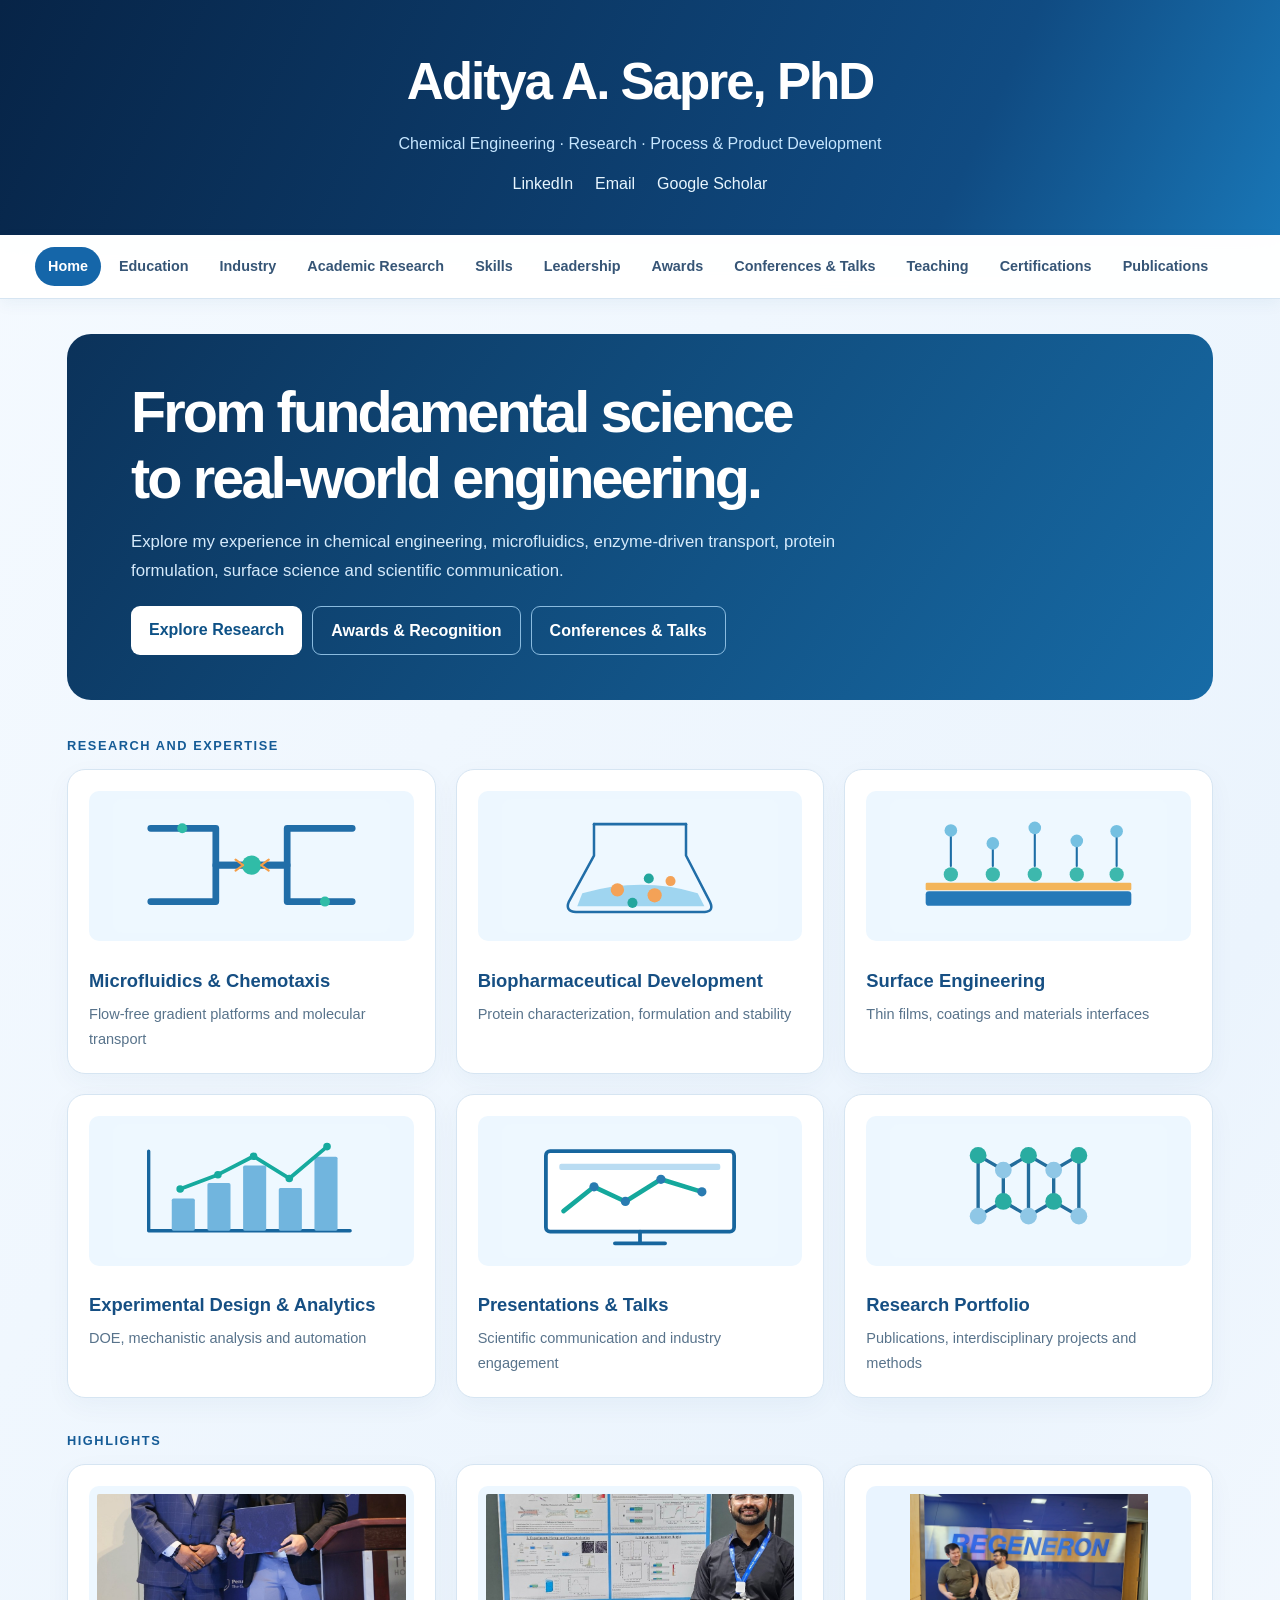
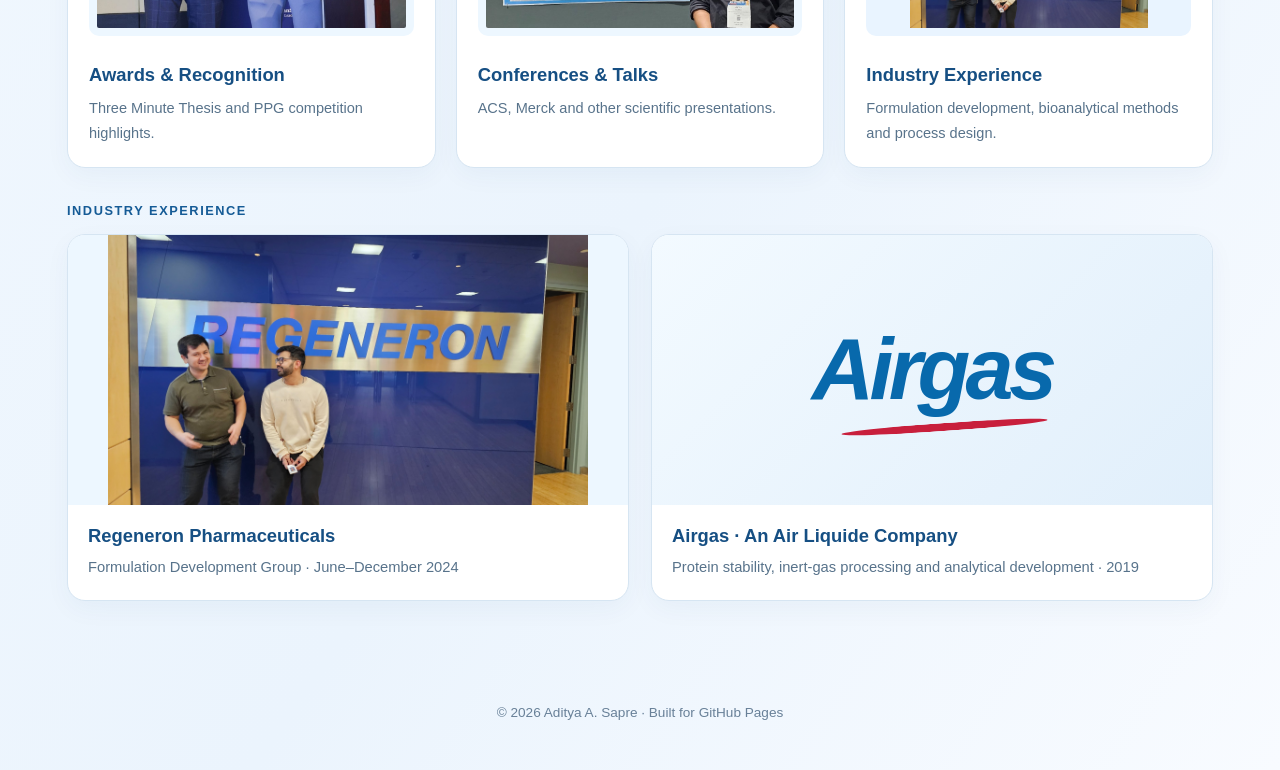
==== commit 26b8bb5a: "Rename Aditya_Sapre_Combined_Homepage_Refresh.html to index.html" ====
--- a/index.html
+++ b/index.html
@@ -1 +1,227 @@
-<!DOCTYPE html><html lang="en"><head><meta charset="utf-8"><meta name="viewport" content="width=device-width, initial-scale=1"><meta name="description" content="Research, professional experience, awards and presentations of Aditya A. Sapre, PhD"><title>Home | Aditya A. Sapre</title><link rel="stylesheet" href="style.css"></head><body><header><div class="brand">Aditya A. Sapre, PhD</div><div class="descriptor">Chemical Engineering · Research · Process &amp; Product Development</div><div class="links"><a href="https://www.linkedin.com/in/aditya-sapre-00100/" target="_blank" rel="noopener">LinkedIn</a><a href="mailto:aditya.sapre1995@gmail.com">Email</a><a href="https://scholar.google.com/citations?user=CB2lt_UAAAAJ&amp;hl=en" target="_blank" rel="noopener">Google Scholar</a></div></header><nav aria-label="Primary navigation"><a href="index.html" class="active">Home</a><a href="education.html" class="">Education</a><a href="industry.html" class="">Industry</a><a href="academic.html" class="">Academic Research</a><a href="skills.html" class="">Skills</a><a href="leadership.html" class="">Leadership</a><a href="awards.html" class="">Awards</a><a href="conferences.html" class="">Conferences & Talks</a><a href="teaching.html" class="">Teaching</a><a href="certs.html" class="">Certifications</a><a href="pubs.html" class="">Publications</a></nav><main><section class="hero"><h1>From fundamental science<br>to real-world engineering.</h1><p>Explore my experience in chemical engineering, microfluidics, enzyme-driven transport, protein formulation, surface science and scientific communication.</p><div class="actions"><a href="academic.html">Explore Research</a><a class="outline" href="awards.html">Awards & Recognition</a><a class="outline" href="conferences.html">Conferences & Talks</a></div></section><div class="sectionlabel">Research and expertise</div><div class="tiles"><a class="tile" href="academic.html"><img src="assets/schematic-microfluidics.svg" alt="Illustration of Microfluidics &amp; Chemotaxis"><h3>Microfluidics & Chemotaxis</h3><p>Flow-free gradient platforms and molecular transport</p></a><a class="tile" href="industry.html"><img src="assets/schematic-formulation.svg" alt="Illustration of Biopharmaceutical Development"><h3>Biopharmaceutical Development</h3><p>Protein characterization, formulation and stability</p></a><a class="tile" href="skills.html"><img src="assets/schematic-surfaces.svg" alt="Illustration of Surface Engineering"><h3>Surface Engineering</h3><p>Thin films, coatings and materials interfaces</p></a><a class="tile" href="skills.html"><img src="assets/schematic-analytics.svg" alt="Illustration of Experimental Design &amp; Analytics"><h3>Experimental Design & Analytics</h3><p>DOE, mechanistic analysis and automation</p></a><a class="tile" href="conferences.html"><img src="assets/schematic-presentations.svg" alt="Illustration of Presentations &amp; Talks"><h3>Presentations & Talks</h3><p>Scientific communication and industry engagement</p></a><a class="tile" href="pubs.html"><img src="assets/schematic-research.svg" alt="Illustration of Research Portfolio"><h3>Research Portfolio</h3><p>Publications, interdisciplinary projects and methods</p></a></div><div class="sectionlabel">Highlights</div><div class="tiles"><a class="tile" href="awards.html"><img src="assets/three-minute-thesis.jpg" alt="Penn State award recognition" style="object-fit:cover"><h3>Awards & Recognition</h3><p>Three Minute Thesis and PPG competition highlights.</p></a><a class="tile" href="conferences.html"><img src="assets/acs-spring-poster.jpg" alt="ACS poster session" style="object-fit:cover"><h3>Conferences & Talks</h3><p>ACS, Merck and other scientific presentations.</p></a><a class="tile" href="industry.html"><img src="regeneron-team.jpg" alt="Regeneron experience photo" style="object-fit:cover"><h3>Industry Experience</h3><p>Formulation development, bioanalytical methods and process design.</p></a></div></main><footer class="footer">© 2026 Aditya A. Sapre · Built for GitHub Pages</footer></body></html>+<!DOCTYPE html>
+<html lang="en">
+ <head>
+  <meta charset="utf-8"/>
+  <meta content="width=device-width, initial-scale=1" name="viewport"/>
+  <meta content="Research, professional experience, awards and presentations of Aditya A. Sapre, PhD" name="description"/>
+  <title>
+   Home | Aditya A. Sapre
+  </title>
+  <style>
+   :root{--ink:#122a45;--muted:#536c88;--navy:#09264c;--blue:#1463ab;--border:#d6e5f2}
+*{box-sizing:border-box}html{scroll-behavior:smooth}body{margin:0;font-family:Inter,ui-sans-serif,-apple-system,BlinkMacSystemFont,"Segoe UI",Arial,sans-serif;color:var(--ink);background:linear-gradient(125deg,#f5faff 0%,#ebf4fd 65%,#f8fbff 100%);line-height:1.72}a{color:#0765ad}a:hover{color:#00477d}
+header{background:linear-gradient(115deg,#072447,#104b82 75%,#1976b6);color:white;padding:38px 20px;box-shadow:0 5px 24px #0b376220;text-align:center}header .brand{font-weight:800;font-size:clamp(2rem,4vw,3.2rem);letter-spacing:-.04em}header .descriptor{color:#c6e6ff;margin:4px auto 12px;font-size:1rem}header .links{display:flex;justify-content:center;gap:22px;flex-wrap:wrap}header .links a{color:#e8f6ff;text-decoration:none}
+nav{position:sticky;top:0;z-index:20;background:#fffffff0;backdrop-filter:blur(12px);border-bottom:1px solid var(--border);display:flex;overflow-x:auto;gap:5px;padding:12px max(16px,calc((100vw - 1210px)/2));box-shadow:0 5px 15px #124b7e0d}nav a{white-space:nowrap;text-decoration:none;color:#365576;font-size:.9rem;font-weight:650;padding:7px 13px;border-radius:30px}nav a:hover,nav a.active{background:#1566a9;color:white}
+main{max-width:1190px;margin:35px auto 80px;padding:0 22px}.hero{background:linear-gradient(125deg,#0b325a,#176ba6);padding:45px clamp(25px,5vw,65px);border-radius:24px;color:white;margin-bottom:35px}.hero h1{font-size:clamp(2rem,4.5vw,3.7rem);line-height:1.15;letter-spacing:-.05em;margin:0 0 15px}.hero p{color:#d5eafb;max-width:740px;font-size:1.05rem}.hero .actions{display:flex;gap:10px;flex-wrap:wrap;margin-top:20px}.hero .actions a{display:inline-block;background:white;color:#0d5186;border-radius:9px;text-decoration:none;padding:10px 18px;font-weight:750}.hero .actions a.outline{background:transparent;color:white;border:1px solid #8abbdf}
+.sectionlabel{color:#155b96;text-transform:uppercase;letter-spacing:.12em;font-size:.8rem;font-weight:800;margin:32px 0 12px}.tiles{display:grid;grid-template-columns:repeat(auto-fit,minmax(min(100%,280px),1fr));gap:20px}.tile,.industry-card{background:white;border:1px solid var(--border);border-radius:18px;box-shadow:0 8px 26px #124b7e0b;color:inherit;text-decoration:none;transition:transform .2s,box-shadow .2s}.tile{padding:21px;display:block}.tile:hover,.industry-card:hover{transform:translateY(-4px);box-shadow:0 14px 35px #164e7b20}.tile img{height:150px;width:100%;object-fit:contain;background:#edf7ff;border-radius:10px;padding:8px}.tile h3{margin:15px 0 5px;color:#164f83;font-size:1.15rem}.tile p{color:#58738b;margin:0;font-size:.91rem}
+.industry-grid{display:grid;grid-template-columns:repeat(2,minmax(0,1fr));gap:22px}.industry-card{overflow:hidden;display:block}.industry-photo{width:100%;height:270px;object-fit:contain;background:#edf7ff;display:block}.industry-copy{padding:15px 20px 20px}.industry-copy h3{color:#164f83;margin:0 0 3px;font-size:1.15rem}.industry-copy p{color:#58738b;margin:0;font-size:.92rem}.logo-panel{background:linear-gradient(135deg,#f3faff,#e1effb);height:270px;display:flex;align-items:center;justify-content:center;padding:26px}.airgas-wordmark{font-family:Arial,Helvetica,sans-serif;font-style:italic;font-weight:800;color:#0869ac;font-size:clamp(3rem,7vw,5.4rem);position:relative;line-height:1.2;letter-spacing:-.055em}.airgas-wordmark:after{content:"";position:absolute;left:12%;right:2%;bottom:-9px;border-bottom:8px solid #c81f3c;border-radius:50%;transform:rotate(-4deg)}
+.footer{text-align:center;color:#688098;padding:20px 15px 45px;font-size:.85rem}@media(max-width:650px){header{padding:26px 18px}main{padding:0 13px;margin:18px auto 42px}nav{padding:9px 10px}.industry-grid{grid-template-columns:1fr}.industry-photo,.logo-panel{height:auto;min-height:220px}.industry-photo{max-height:420px}}
+  </style>
+ </head>
+ <body>
+  <header>
+   <div class="brand">
+    Aditya A. Sapre, PhD
+   </div>
+   <div class="descriptor">
+    Chemical Engineering &middot; Research &middot; Process &amp; Product Development
+   </div>
+   <div class="links">
+    <a href="https://www.linkedin.com/in/aditya-sapre-00100/" rel="noopener" target="_blank">
+     LinkedIn
+    </a>
+    <a href="mailto:aditya.sapre1995@gmail.com">
+     Email
+    </a>
+    <a href="https://scholar.google.com/citations?user=CB2lt_UAAAAJ&amp;hl=en" rel="noopener" target="_blank">
+     Google Scholar
+    </a>
+   </div>
+  </header>
+  <nav aria-label="Primary navigation">
+   <a class="active" href="index.html">
+    Home
+   </a>
+   <a class="" href="education.html">
+    Education
+   </a>
+   <a class="" href="industry.html">
+    Industry
+   </a>
+   <a class="" href="academic.html">
+    Academic Research
+   </a>
+   <a class="" href="skills.html">
+    Skills
+   </a>
+   <a class="" href="leadership.html">
+    Leadership
+   </a>
+   <a class="" href="awards.html">
+    Awards
+   </a>
+   <a class="" href="conferences.html">
+    Conferences &amp; Talks
+   </a>
+   <a class="" href="teaching.html">
+    Teaching
+   </a>
+   <a class="" href="certs.html">
+    Certifications
+   </a>
+   <a class="" href="pubs.html">
+    Publications
+   </a>
+  </nav>
+  <main>
+   <section class="hero">
+    <h1>
+     From fundamental science
+     <br/>
+     to real-world engineering.
+    </h1>
+    <p>
+     Explore my experience in chemical engineering, microfluidics, enzyme-driven transport, protein formulation, surface science and scientific communication.
+    </p>
+    <div class="actions">
+     <a href="academic.html">
+      Explore Research
+     </a>
+     <a class="outline" href="awards.html">
+      Awards &amp; Recognition
+     </a>
+     <a class="outline" href="conferences.html">
+      Conferences &amp; Talks
+     </a>
+    </div>
+   </section>
+   <div class="sectionlabel">
+    Research and expertise
+   </div>
+   <div class="tiles">
+    <a class="tile" href="academic.html">
+     <img alt="Illustration of Microfluidics &amp; Chemotaxis" src="schematic-microfluidics.svg"/>
+     <h3>
+      Microfluidics &amp; Chemotaxis
+     </h3>
+     <p>
+      Flow-free gradient platforms and molecular transport
+     </p>
+    </a>
+    <a class="tile" href="industry.html">
+     <img alt="Illustration of Biopharmaceutical Development" src="schematic-formulation.svg"/>
+     <h3>
+      Biopharmaceutical Development
+     </h3>
+     <p>
+      Protein characterization, formulation and stability
+     </p>
+    </a>
+    <a class="tile" href="skills.html">
+     <img alt="Illustration of Surface Engineering" src="schematic-surfaces.svg"/>
+     <h3>
+      Surface Engineering
+     </h3>
+     <p>
+      Thin films, coatings and materials interfaces
+     </p>
+    </a>
+    <a class="tile" href="skills.html">
+     <img alt="Illustration of Experimental Design &amp; Analytics" src="schematic-analytics.svg"/>
+     <h3>
+      Experimental Design &amp; Analytics
+     </h3>
+     <p>
+      DOE, mechanistic analysis and automation
+     </p>
+    </a>
+    <a class="tile" href="conferences.html">
+     <img alt="Illustration of Presentations &amp; Talks" src="schematic-presentations.svg"/>
+     <h3>
+      Presentations &amp; Talks
+     </h3>
+     <p>
+      Scientific communication and industry engagement
+     </p>
+    </a>
+    <a class="tile" href="pubs.html">
+     <img alt="Illustration of Research Portfolio" src="schematic-research.svg"/>
+     <h3>
+      Research Portfolio
+     </h3>
+     <p>
+      Publications, interdisciplinary projects and methods
+     </p>
+    </a>
+   </div>
+   <div class="sectionlabel">
+    Highlights
+   </div>
+   <div class="tiles">
+    <a class="tile" href="awards.html">
+     <img alt="Penn State award recognition" src="three-minute-thesis.jpg" style="object-fit:cover"/>
+     <h3>
+      Awards &amp; Recognition
+     </h3>
+     <p>
+      Three Minute Thesis and PPG competition highlights.
+     </p>
+    </a>
+    <a class="tile" href="conferences.html">
+     <img alt="ACS poster session" src="acs-spring-poster.jpg" style="object-fit:cover"/>
+     <h3>
+      Conferences &amp; Talks
+     </h3>
+     <p>
+      ACS, Merck and other scientific presentations.
+     </p>
+    </a>
+    <a class="tile" href="industry.html">
+     <img alt="Photograph taken at Regeneron Pharmaceuticals" src="[data-uri]